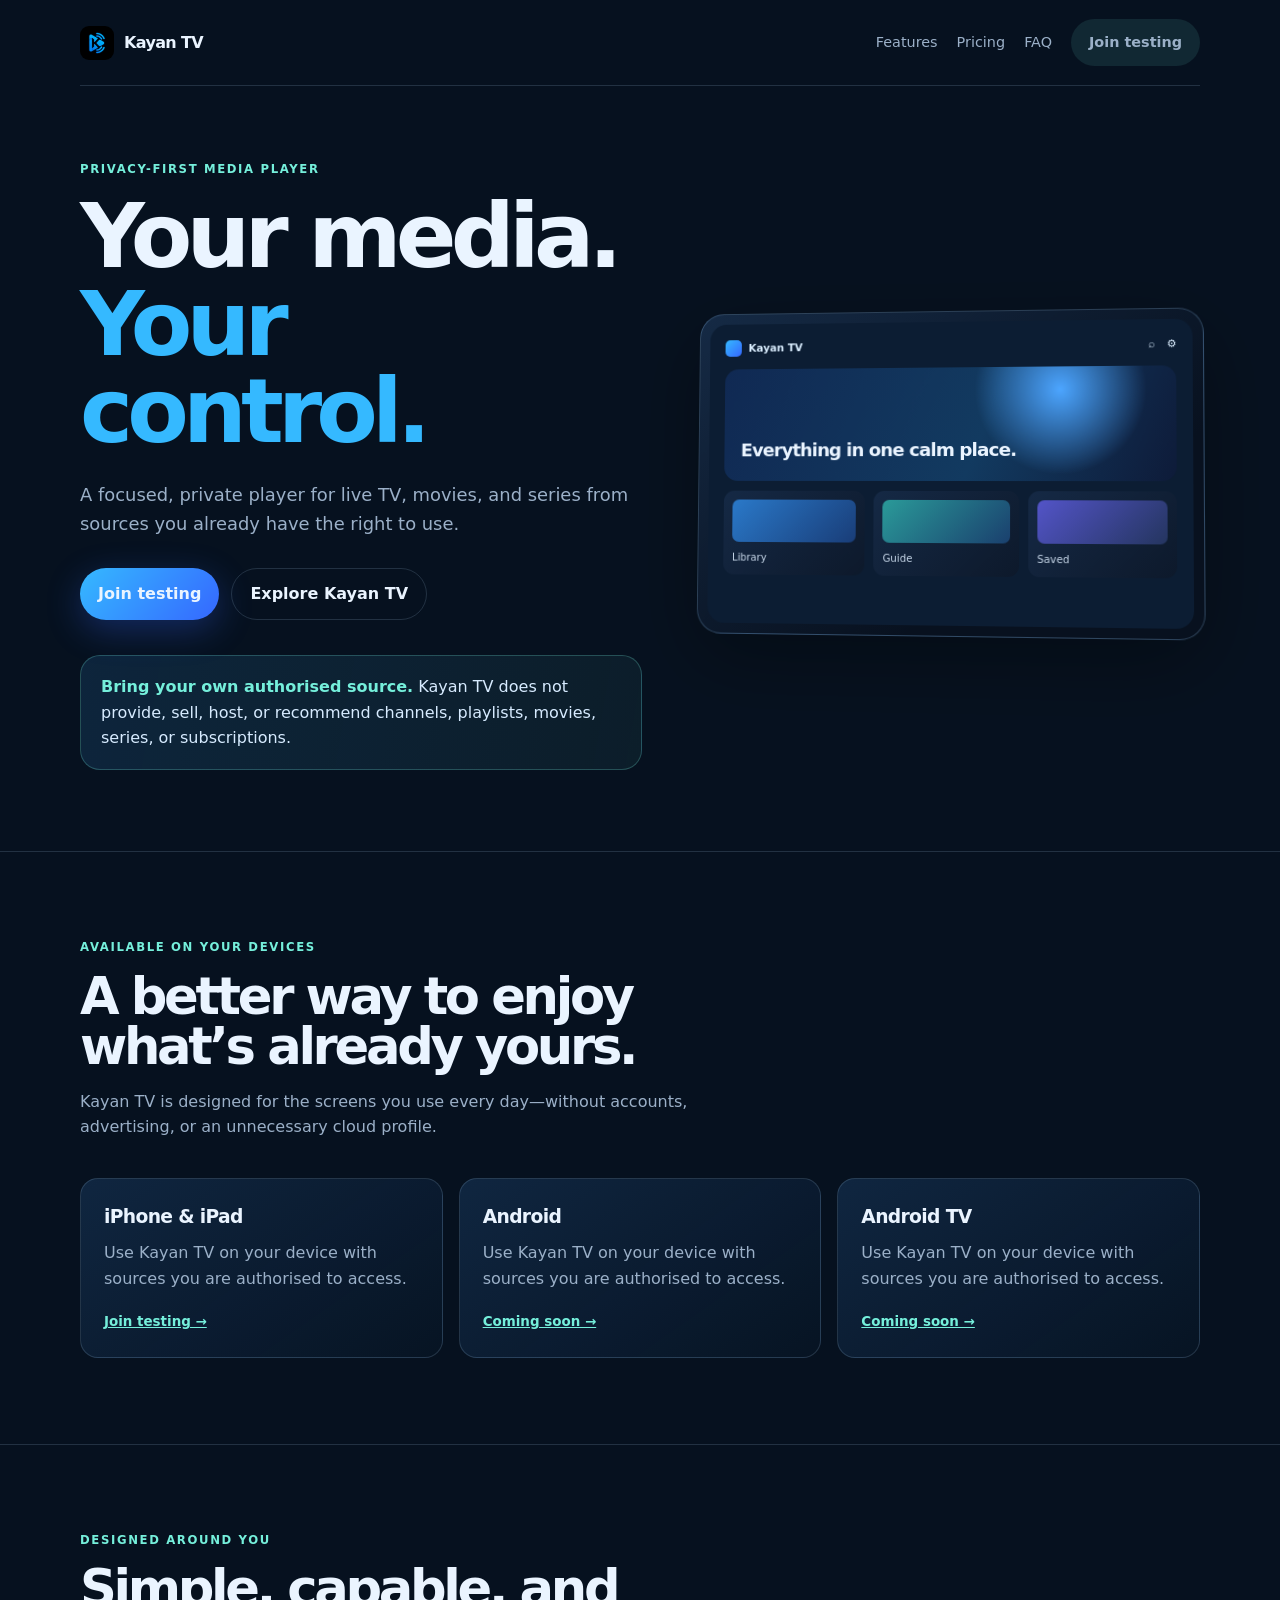
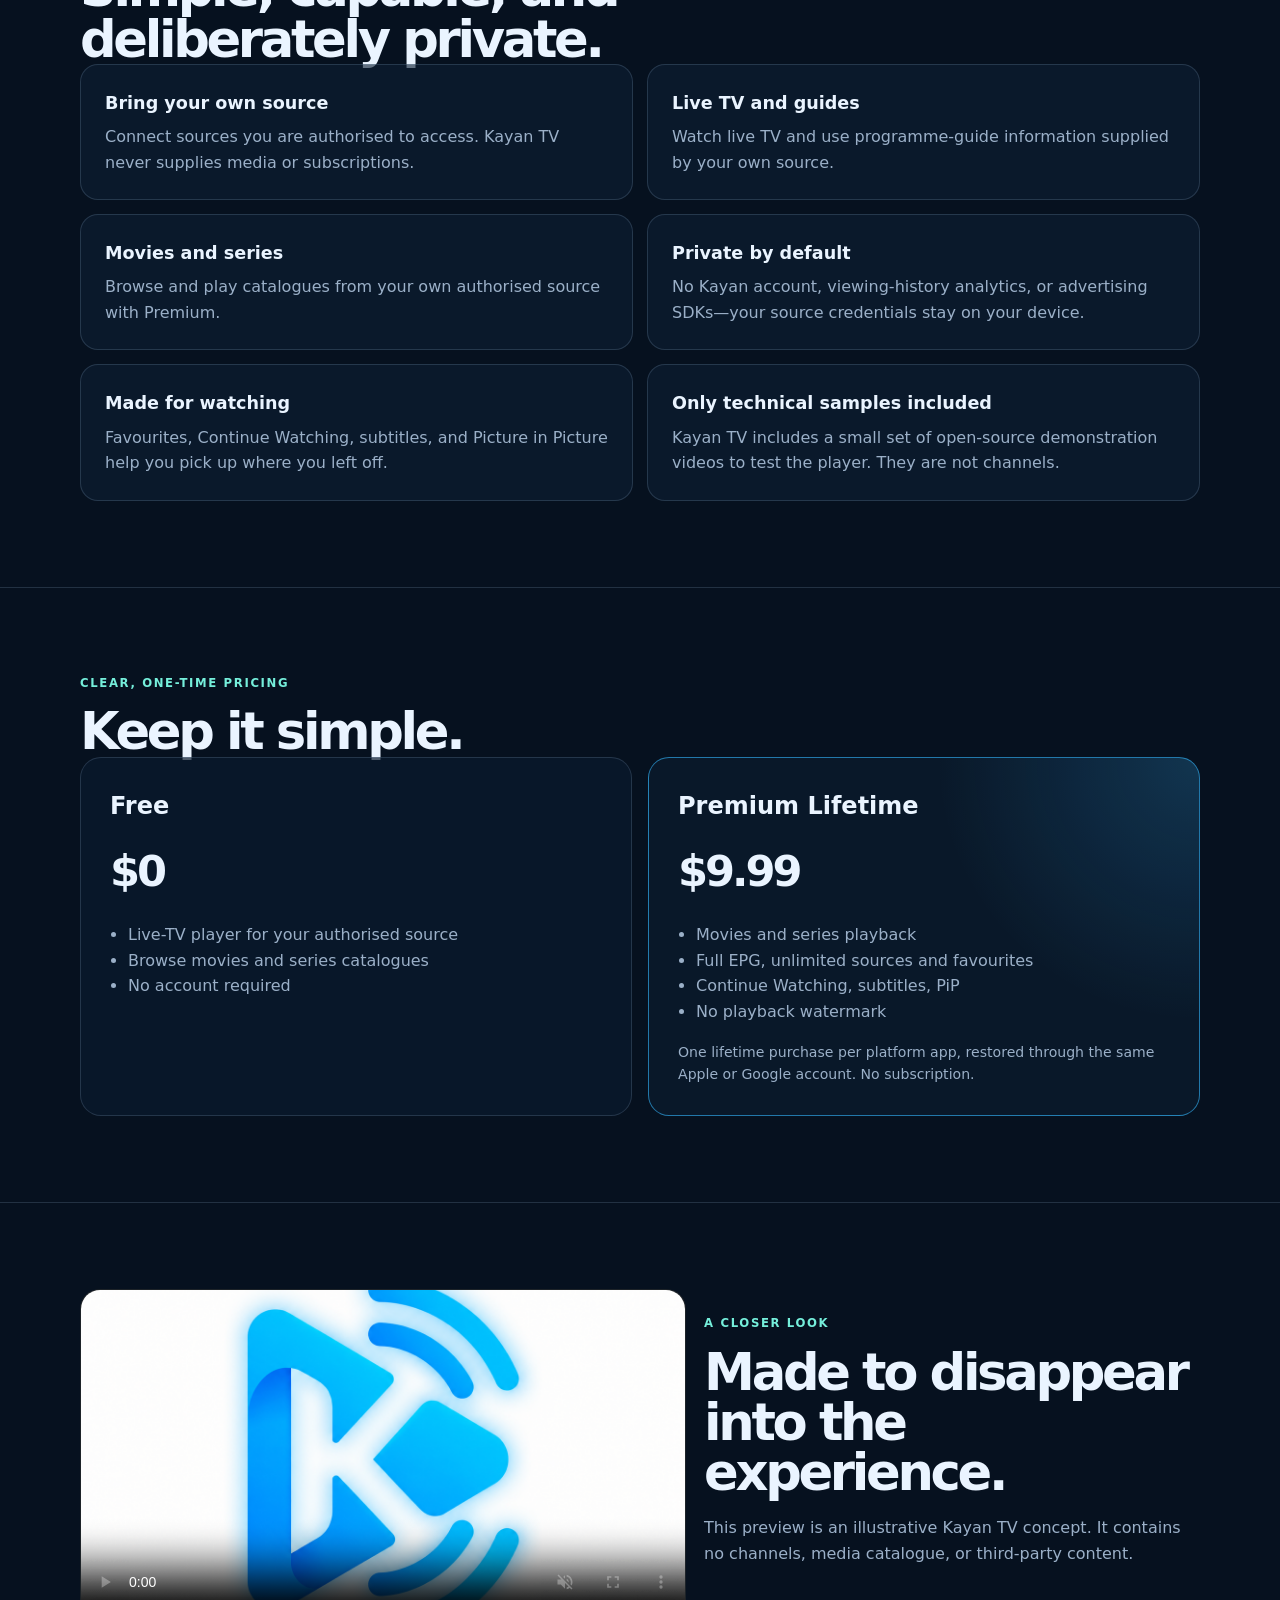
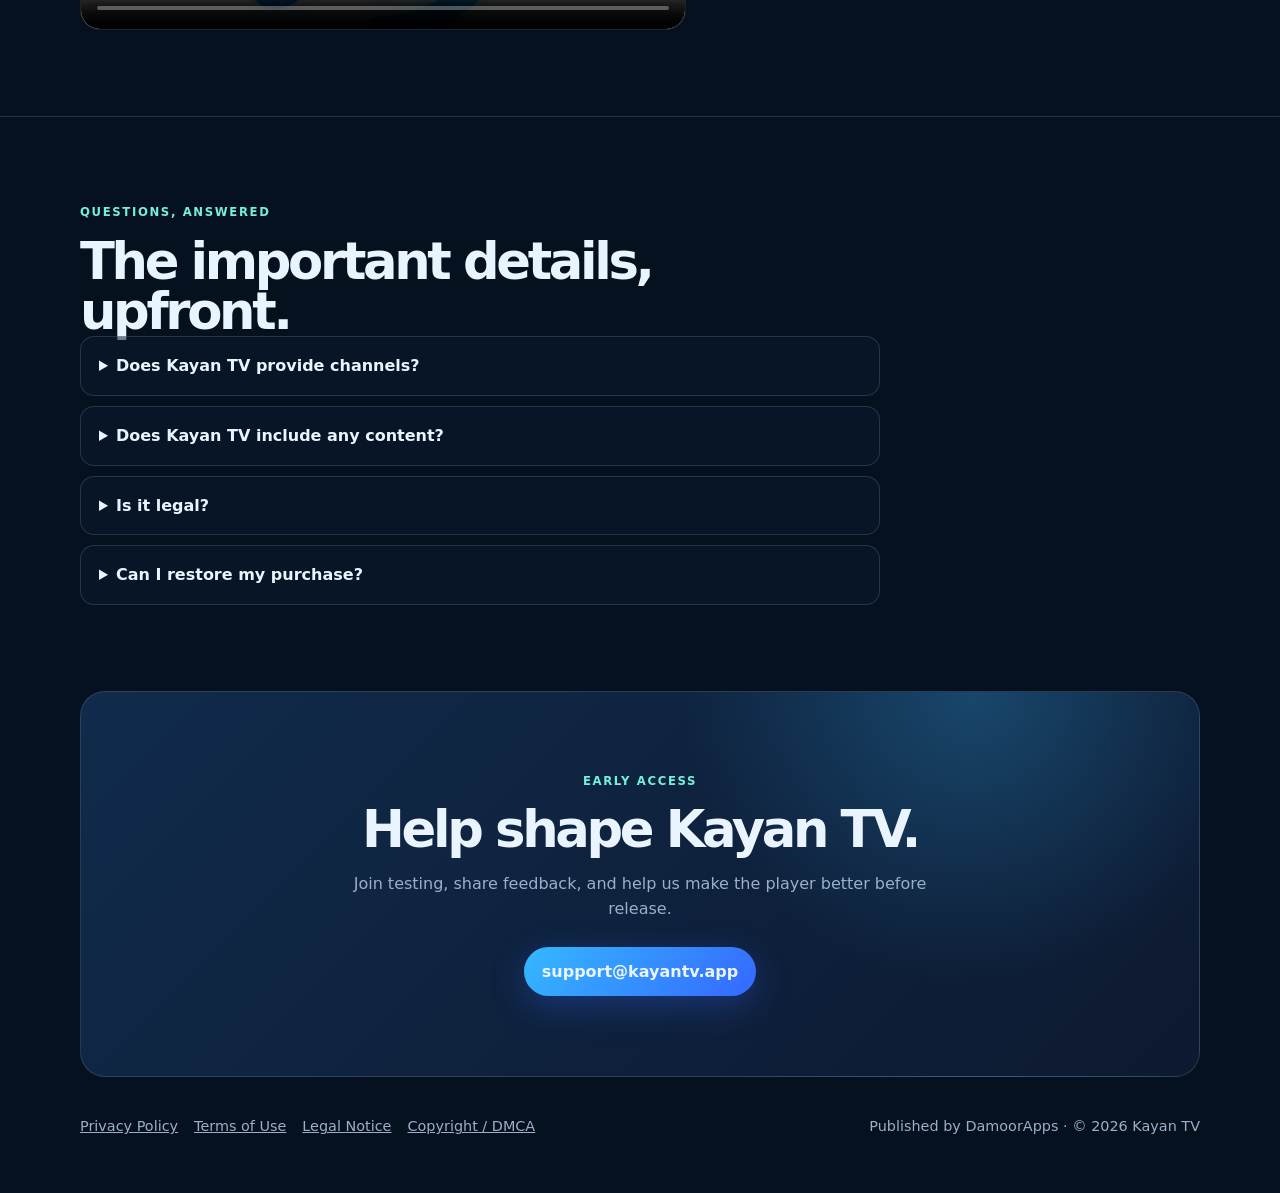
==== index.html @ ba1a070e "Initial Kayan TV website" ====
<!doctype html><html lang="en"><head><meta charset="utf-8"><meta name="viewport" content="width=device-width,initial-scale=1"><meta name="description" content="Kayan TV is a privacy-first media player for live TV, movies, and series from sources you are authorised to use."><meta name="robots" content="index,follow"><link rel="canonical" href="https://kayantv.app/"><meta property="og:title" content="Kayan TV — your media, your control"><meta property="og:description" content="A privacy-first player for your authorised media sources."><meta property="og:type" content="website"><meta property="og:url" content="https://kayantv.app/"><meta property="og:image" content="https://kayantv.app/assets/kayan-icon.png"><link rel="icon" href="/assets/kayan-icon.png"><link rel="stylesheet" href="/styles.css"><title>Kayan TV — your media, your control</title><script type="application/ld+json">{"@context":"https://schema.org","@type":"SoftwareApplication","name":"Kayan TV","applicationCategory":"MultimediaApplication","operatingSystem":"iOS, Android, Android TV","description":"A privacy-first media player for sources users are authorised to access.","offers":{"@type":"Offer","price":"9.99","priceCurrency":"USD","description":"Lifetime purchase per app platform."}}</script></head><body><a class="skip" href="#main">Skip to content</a><header class="container"><nav class="nav" aria-label="Main navigation"><a class="brand" href="/"><img src="/assets/kayan-icon.png" alt=""><span>Kayan TV</span></a><div class="links"><a href="#features">Features</a><a href="#pricing">Pricing</a><a href="#faq">FAQ</a><a class="pill" href="#beta">Join testing</a></div></nav></header><main id="main"><section class="hero container"><div><p class="eyebrow">Privacy-first media player</p><h1>Your media.<br><span>Your control.</span></h1><p class="lead">A focused, private player for live TV, movies, and series from sources you already have the right to use.</p><div class="actions"><a class="button" href="#beta">Join testing</a><a class="button alt" href="#features">Explore Kayan TV</a></div><p class="legal-promise"><strong>Bring your own authorised source.</strong> Kayan TV does not provide, sell, host, or recommend channels, playlists, movies, series, or subscriptions.</p></div><div class="product-shell" aria-label="Illustrative Kayan TV interface preview"><div class="fake-screen"><div class="fake-top"><span class="fake-logo"><i></i>Kayan TV</span><span>⌕ &nbsp; ⚙</span></div><div class="fake-hero"><b>Everything in one calm place.</b></div><div class="fake-cards"><div class="fake-card">Library</div><div class="fake-card">Guide</div><div class="fake-card">Saved</div></div></div></div></section><section class="section"><div class="container"><p class="eyebrow">Available on your devices</p><h2 class="section-title">A better way to enjoy what’s already yours.</h2><p class="section-intro">Kayan TV is designed for the screens you use every day—without accounts, advertising, or an unnecessary cloud profile.</p><div class="grid" id="platform-cards"></div></div></section><section class="section" id="features"><div class="container"><p class="eyebrow">Designed around you</p><h2 class="section-title">Simple, capable, and deliberately private.</h2><div class="feature-grid"><article class="feature"><b>Bring your own source</b><p>Connect sources you are authorised to access. Kayan TV never supplies media or subscriptions.</p></article><article class="feature"><b>Live TV and guides</b><p>Watch live TV and use programme-guide information supplied by your own source.</p></article><article class="feature"><b>Movies and series</b><p>Browse and play catalogues from your own authorised source with Premium.</p></article><article class="feature"><b>Private by default</b><p>No Kayan account, viewing-history analytics, or advertising SDKs—your source credentials stay on your device.</p></article><article class="feature"><b>Made for watching</b><p>Favourites, Continue Watching, subtitles, and Picture in Picture help you pick up where you left off.</p></article><article class="feature"><b>Only technical samples included</b><p>Kayan TV includes a small set of open-source demonstration videos to test the player. They are not channels.</p></article></div></div></section><section class="section" id="pricing"><div class="container"><p class="eyebrow">Clear, one-time pricing</p><h2 class="section-title">Keep it simple.</h2><div class="pricing"><article class="price"><h3>Free</h3><p class="amount">$0</p><ul><li>Live-TV player for your authorised source</li><li>Browse movies and series catalogues</li><li>No account required</li></ul></article><article class="price premium"><h3>Premium Lifetime</h3><p class="amount">$9.99</p><ul><li>Movies and series playback</li><li>Full EPG, unlimited sources and favourites</li><li>Continue Watching, subtitles, PiP</li><li>No playback watermark</li></ul><p class="notice">One lifetime purchase per platform app, restored through the same Apple or Google account. No subscription.</p></article></div></div></section><section class="section"><div class="container showcase"><div class="video-wrap"><video controls muted playsinline poster="/assets/kayan-icon-white.png"><source src="/assets/kayan-intro.mp4" type="video/mp4">Your browser does not support video.</video></div><div><p class="eyebrow">A closer look</p><h2 class="section-title">Made to disappear into the experience.</h2><p class="section-intro">This preview is an illustrative Kayan TV concept. It contains no channels, media catalogue, or third-party content.</p></div></div></section><section class="section" id="faq"><div class="container"><p class="eyebrow">Questions, answered</p><h2 class="section-title">The important details, upfront.</h2><div class="faq"><details><summary>Does Kayan TV provide channels?</summary><p>No. Kayan TV is a media player only. It does not provide, sell, host, recommend, or supply channels, playlists, movies, series, or IPTV subscriptions.</p></details><details><summary>Does Kayan TV include any content?</summary><p>Only a small group of open-source demonstration videos, including public HLS test streams and Blender Foundation open movies, so you can see how the player works. Nothing else is included.</p></details><details><summary>Is it legal?</summary><p>Kayan TV is a player. You must use sources that you are authorised to access and comply with the rules that apply to you.</p></details><details><summary>Can I restore my purchase?</summary><p>Yes. Restore it through the same Apple or Google account used to purchase the app for that platform.</p></details></div></div></section><section class="container" id="beta"><div class="beta"><p class="eyebrow">Early access</p><h2 class="section-title">Help shape Kayan TV.</h2><p class="section-intro">Join testing, share feedback, and help us make the player better before release.</p><a class="button" data-email="supportEmail" href="mailto:support@kayantv.app?subject=Kayan%20TV%20testing">support@kayantv.app</a></div></section></main><footer class="container footer"><div class="footer-inner"><nav><a href="/privacy.html">Privacy Policy</a><a href="/terms.html">Terms of Use</a><a href="/legal.html">Legal Notice</a><a href="/copyright.html">Copyright / DMCA</a></nav><span>Published by <span data-publisher>DamoorApps</span> · © 2026 Kayan TV</span></div></footer><script src="/site.config.js"></script><script src="/app.js"></script></body></html>
---- styles.css ----
:root{--ink:#eaf4ff;--muted:#9bb0c8;--line:rgba(181,214,246,.16);--bg:#06111f;--panel:#0b1b2e;--blue:#35b9ff;--indigo:#3567ff;--mint:#75efdb;--shadow:0 24px 80px rgba(0,0,0,.35)}
*{box-sizing:border-box}html{scroll-behavior:smooth}body{margin:0;background:var(--bg);color:var(--ink);font:16px/1.6 Inter,ui-sans-serif,system-ui,-apple-system,BlinkMacSystemFont,"Segoe UI",sans-serif}a{color:inherit}img{max-width:100%}.container{width:min(1120px,calc(100% - 40px));margin:auto}.eyebrow{color:var(--mint);text-transform:uppercase;letter-spacing:.14em;font-size:.73rem;font-weight:800;margin:0 0 14px}.skip{position:absolute;left:-999px}.skip:focus{left:16px;top:16px;padding:8px;background:white;color:#000;z-index:4}.nav{display:flex;justify-content:space-between;align-items:center;padding:19px 0;border-bottom:1px solid var(--line)}.brand{display:flex;align-items:center;gap:10px;text-decoration:none;font-weight:800;letter-spacing:-.04em}.brand img{width:34px;height:34px;border-radius:9px}.links{display:flex;gap:19px;align-items:center}.links a{color:var(--muted);text-decoration:none;font-size:.9rem}.links a:hover{color:#fff}.pill,.button{display:inline-flex;align-items:center;justify-content:center;border-radius:999px;text-decoration:none;font-weight:750;padding:12px 18px;transition:transform .2s,background .2s}.pill{background:rgba(117,239,219,.1);color:var(--mint);font-size:.86rem}.button{background:linear-gradient(130deg,var(--blue),var(--indigo));box-shadow:0 10px 35px rgba(53,103,255,.3)}.button:hover{transform:translateY(-2px)}.button.alt{background:transparent;border:1px solid var(--line);box-shadow:none;color:var(--ink)}.hero{padding:74px 0 65px;display:grid;grid-template-columns:1.05fr .95fr;gap:50px;align-items:center}.hero h1,.section-title{letter-spacing:-.065em;line-height:.98;margin:0}.hero h1{font-size:clamp(3.2rem,7vw,6.2rem);max-width:680px}.hero h1 span{color:var(--blue)}.lead{font-size:1.12rem;color:var(--muted);max-width:590px;margin:25px 0}.actions{display:flex;flex-wrap:wrap;gap:12px;margin-top:30px}.legal-promise{border:1px solid rgba(117,239,219,.24);background:linear-gradient(100deg,rgba(63,175,255,.13),rgba(117,239,219,.06));border-radius:20px;padding:18px 20px;margin-top:35px;color:#d7ebff}.legal-promise strong{color:var(--mint)}.product-shell{border:1px solid rgba(154,208,255,.24);padding:10px;border-radius:25px;background:linear-gradient(145deg,#152a45,#08111f 70%);box-shadow:var(--shadow);transform:perspective(1000px) rotateY(-5deg) rotateX(2deg)}.fake-screen{overflow:hidden;aspect-ratio:16/10;border-radius:17px;background:#0c1d33;position:relative;padding:16px}.fake-top{display:flex;justify-content:space-between;align-items:center;color:#dbeeff;font-size:.67rem}.fake-logo{display:flex;gap:7px;align-items:center;font-weight:800}.fake-logo i{height:17px;width:17px;border-radius:5px;background:linear-gradient(135deg,var(--blue),var(--indigo))}.fake-hero{height:42%;border-radius:14px;margin-top:13px;background:radial-gradient(circle at 75% 20%,#4ca5ff,transparent 24%),linear-gradient(112deg,#102953,#123a60 58%,#0e1b39);padding:17px;display:flex;align-items:end}.fake-hero b{font-size:1.15rem;letter-spacing:-.05em}.fake-cards{display:grid;grid-template-columns:repeat(3,1fr);gap:9px;margin-top:10px}.fake-card{min-height:82px;border-radius:11px;padding:9px;background:linear-gradient(135deg,#152945,#0d192b);font-size:.64rem;color:#c8d8ea}.fake-card:before{content:"";display:block;height:43px;border-radius:7px;margin-bottom:7px;background:linear-gradient(135deg,#2a79c9,#193d78)}.fake-card:nth-child(2):before{background:linear-gradient(135deg,#2a9a99,#1a406e)}.fake-card:nth-child(3):before{background:linear-gradient(135deg,#5354c8,#24355f)}.section{padding:86px 0;border-top:1px solid var(--line)}.section-title{font-size:clamp(2.15rem,4vw,4rem);max-width:720px}.section-intro{color:var(--muted);max-width:610px;margin:18px 0 38px}.grid{display:grid;grid-template-columns:repeat(3,1fr);gap:16px}.card{border:1px solid var(--line);background:linear-gradient(145deg,rgba(20,47,78,.72),rgba(8,21,37,.7));border-radius:18px;padding:23px}.card h3{letter-spacing:-.035em;margin:0 0 8px}.card p{color:var(--muted);margin:0}.card .status{display:inline-block;margin-top:20px;color:var(--mint);font-size:.84rem;font-weight:700}.feature-grid{display:grid;grid-template-columns:repeat(2,1fr);gap:14px}.feature{padding:24px;border:1px solid var(--line);border-radius:18px;background:rgba(13,31,53,.62)}.feature b{display:block;font-size:1.1rem;margin-bottom:7px}.feature p{margin:0;color:var(--muted)}.pricing{display:grid;grid-template-columns:1fr 1fr;gap:16px}.price{border:1px solid var(--line);border-radius:21px;padding:29px;background:rgba(11,27,46,.7)}.price.premium{border-color:rgba(53,185,255,.6);background:radial-gradient(circle at 100% 0,rgba(53,185,255,.18),transparent 40%),rgba(11,27,46,.75)}.price h3{font-size:1.5rem;margin:0}.amount{font-size:2.7rem;font-weight:850;letter-spacing:-.07em;margin:12px 0}.price ul{padding-left:18px;color:var(--muted)}.showcase{display:grid;grid-template-columns:1.1fr .9fr;gap:18px;align-items:center}.video-wrap{border:1px solid var(--line);border-radius:20px;overflow:hidden;background:#000}.video-wrap video{display:block;width:100%;aspect-ratio:16/9;object-fit:cover}.notice{font-size:.88rem;color:var(--muted);margin:12px 0 0}.faq{display:grid;gap:10px;max-width:800px}.faq details{border:1px solid var(--line);border-radius:14px;padding:16px 18px;background:rgba(11,27,46,.55)}.faq summary{font-weight:750;cursor:pointer}.faq p{color:var(--muted);margin:12px 0 0}.beta{padding:80px 30px;border-radius:25px;background:radial-gradient(circle at 80% 0,rgba(53,185,255,.25),transparent 30%),linear-gradient(135deg,#102b4b,#0d1930);border:1px solid var(--line);text-align:center}.beta .section-title{margin:auto}.beta .section-intro{margin:16px auto 25px}.footer{padding:38px 0 55px;color:var(--muted);font-size:.9rem}.footer-inner{display:flex;justify-content:space-between;gap:25px;flex-wrap:wrap}.footer a{margin-right:16px}.page{max-width:790px;padding:72px 0}.page h1{font-size:clamp(2.7rem,6vw,4.5rem);line-height:1;letter-spacing:-.06em}.page h2{margin-top:38px;letter-spacing:-.03em}.page p,.page li{color:var(--muted)}.page a{color:var(--mint)}
@media(max-width:760px){.links{display:none}.hero,.showcase{grid-template-columns:1fr;gap:30px}.hero{padding-top:48px}.grid{grid-template-columns:1fr}.feature-grid,.pricing{grid-template-columns:1fr}.product-shell{transform:none}.section{padding:62px 0}.fake-screen{min-height:280px}.footer-inner{display:block}.footer nav{margin-bottom:15px}}@media(prefers-reduced-motion:reduce){html{scroll-behavior:auto}.button{transition:none}}
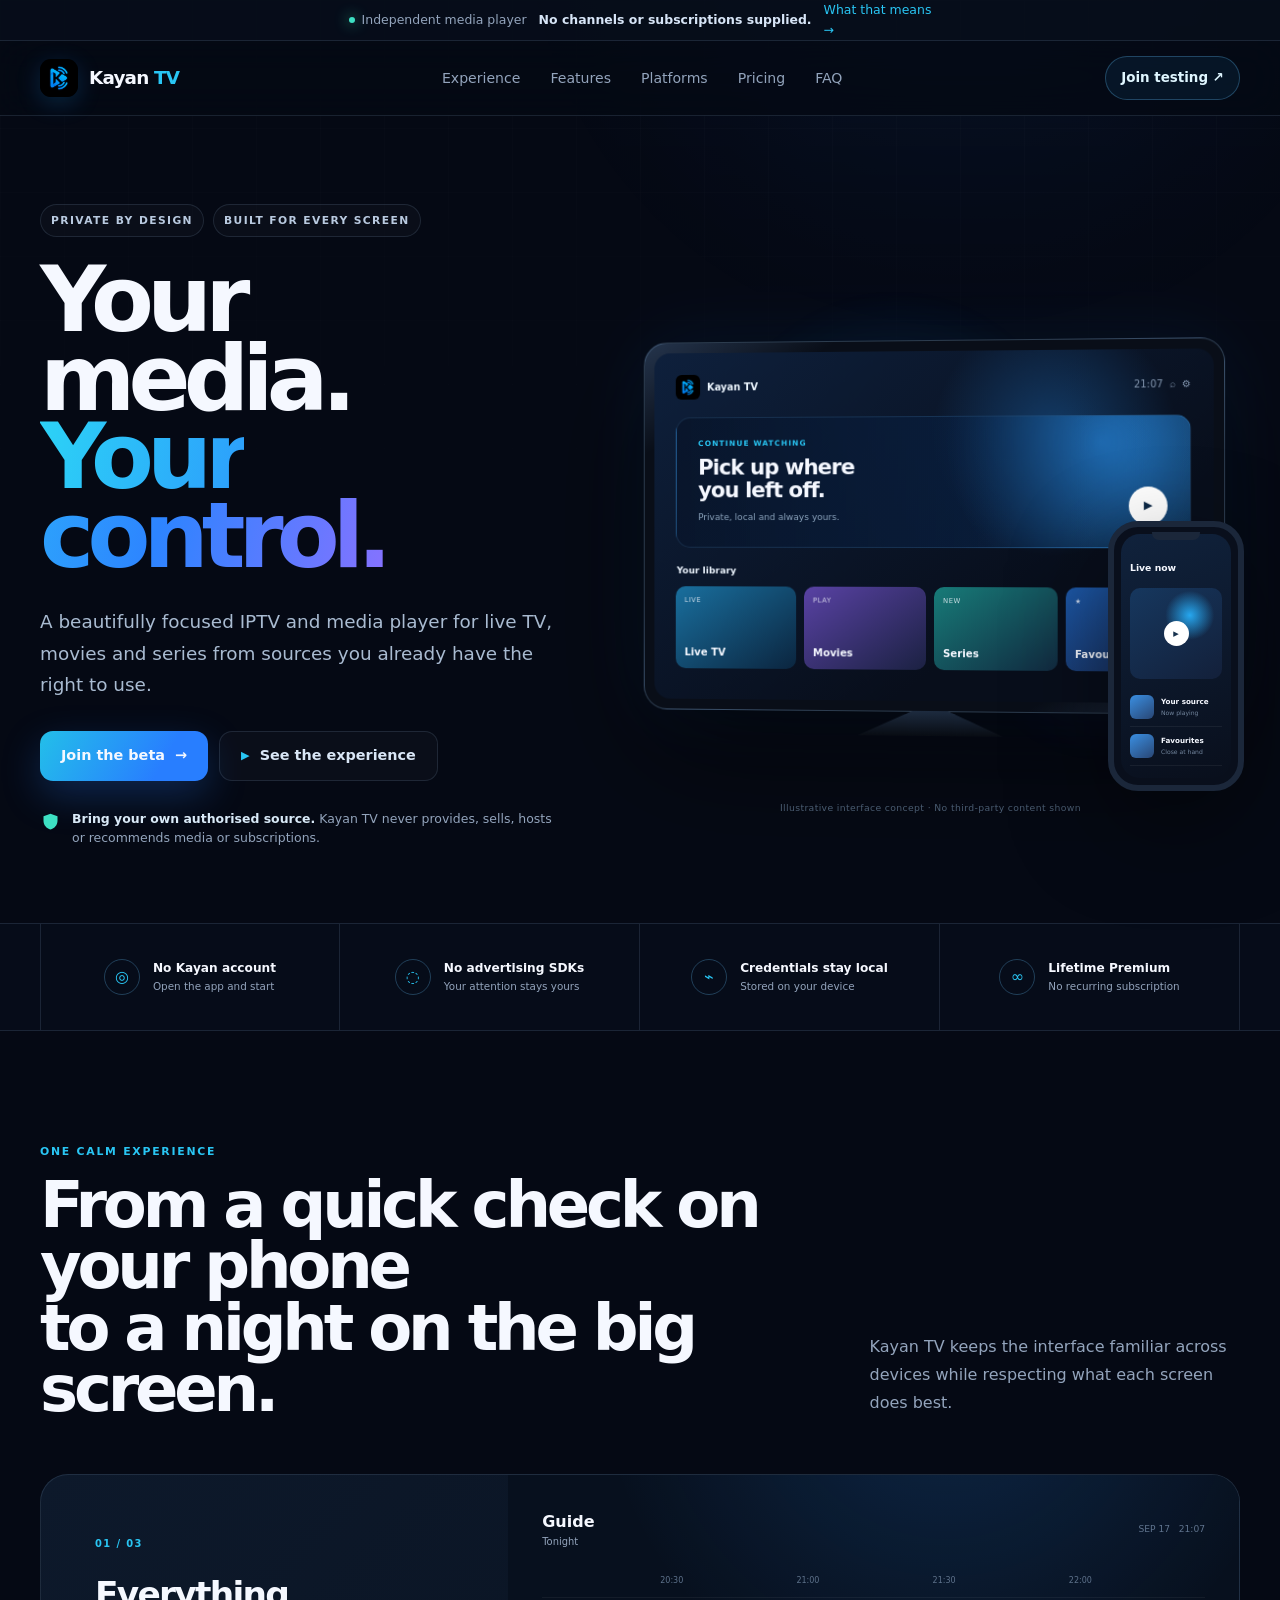
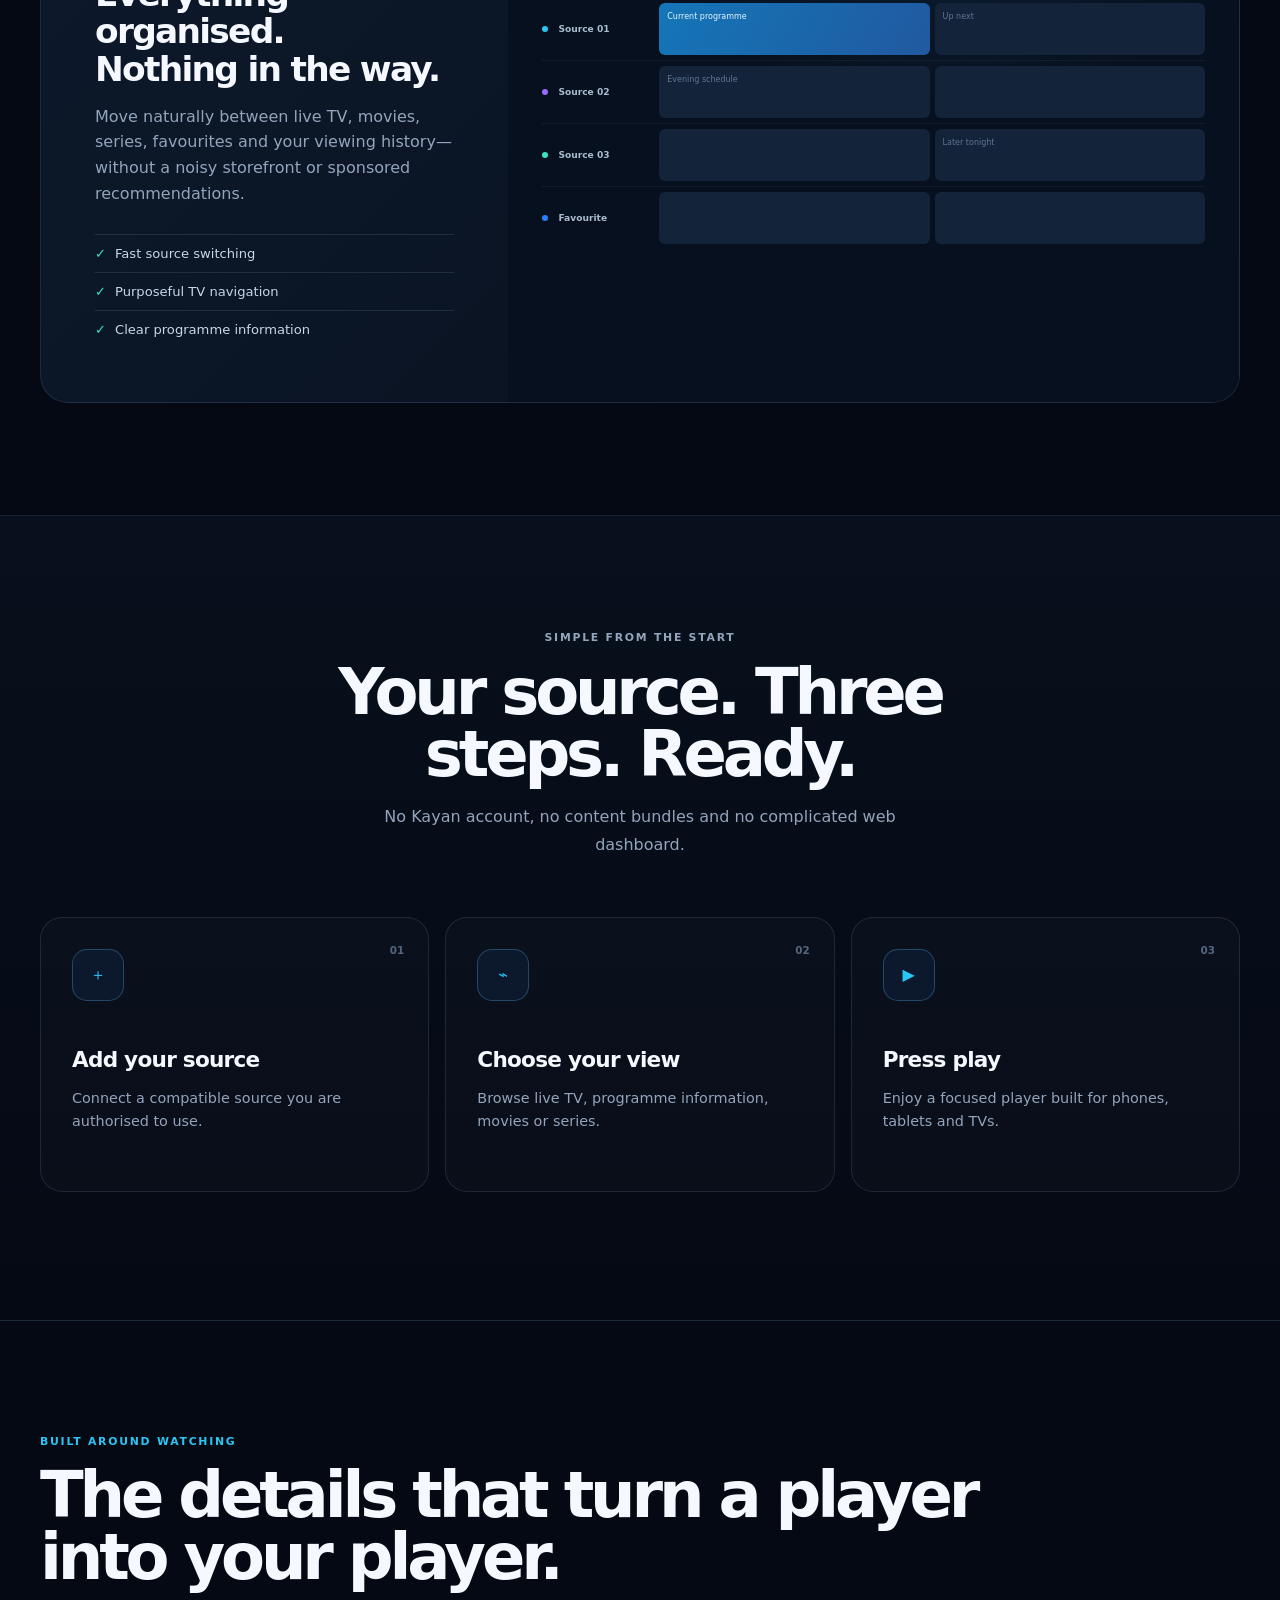
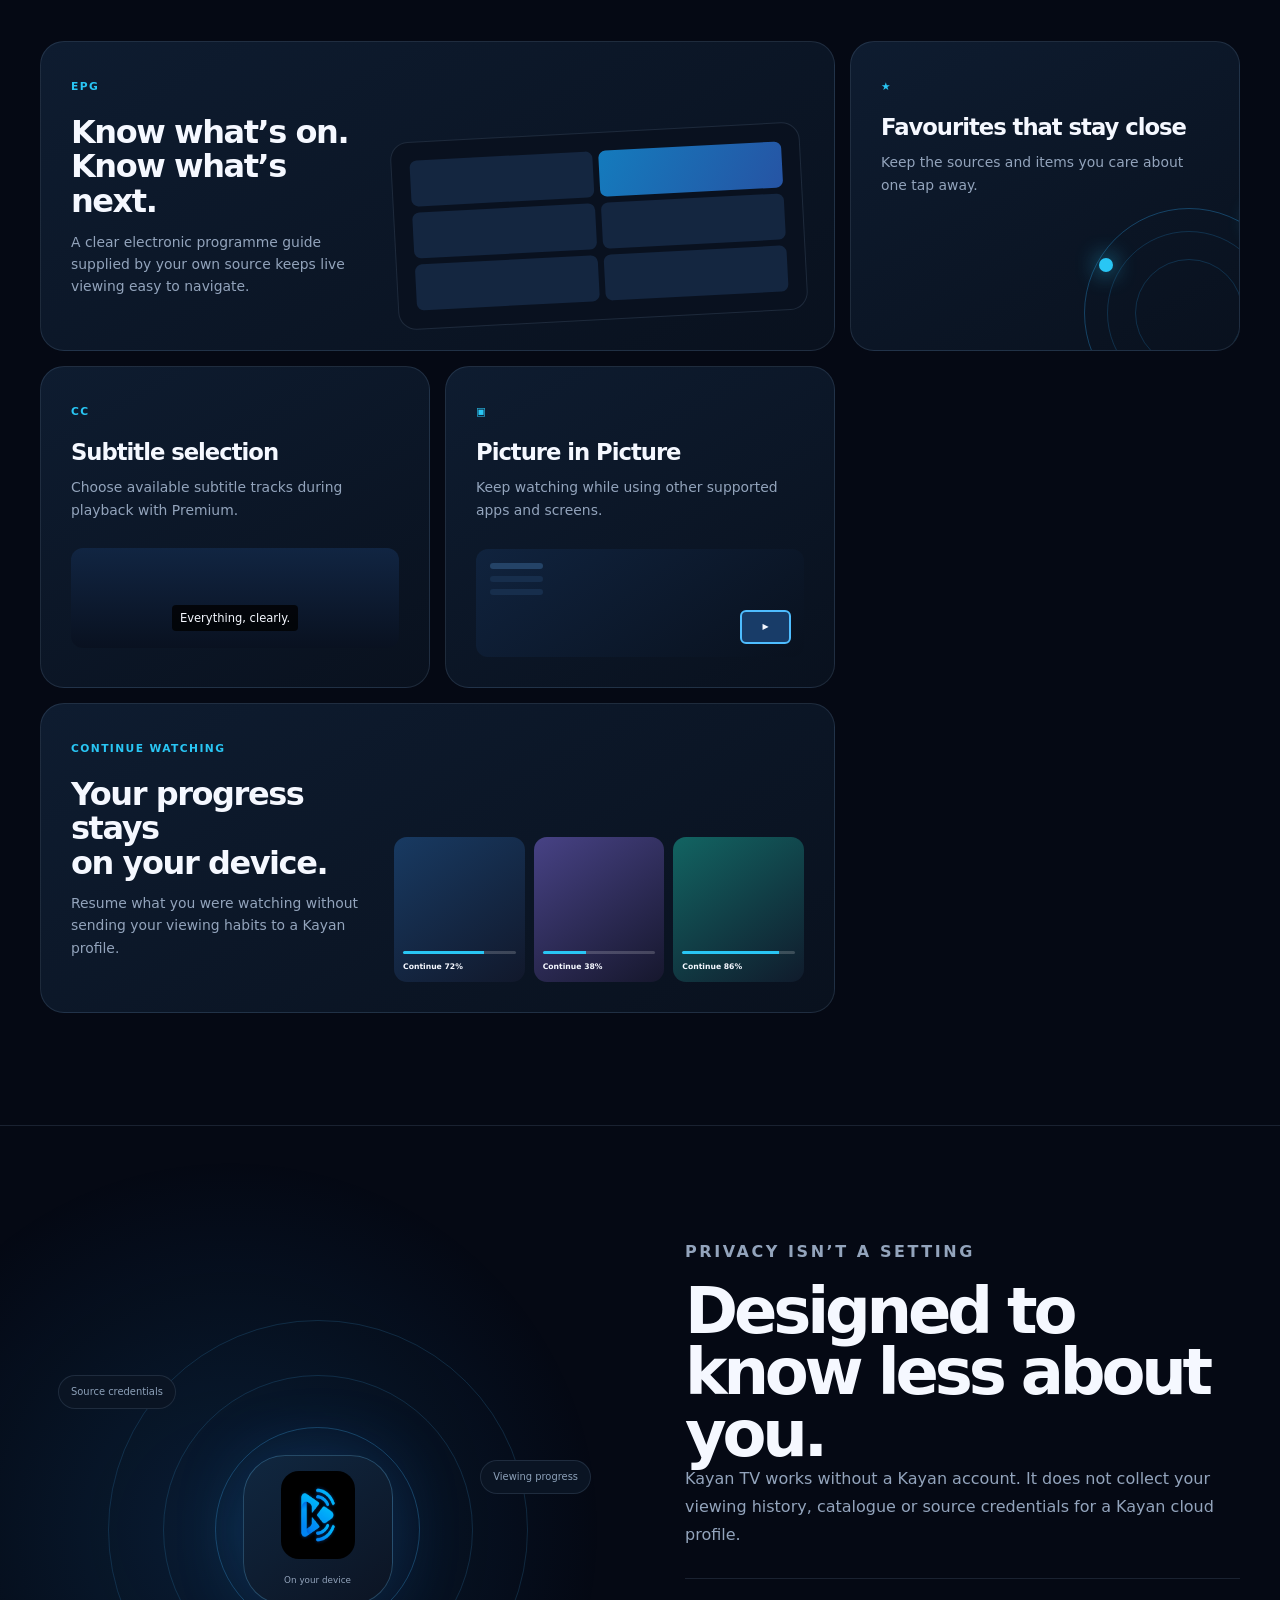
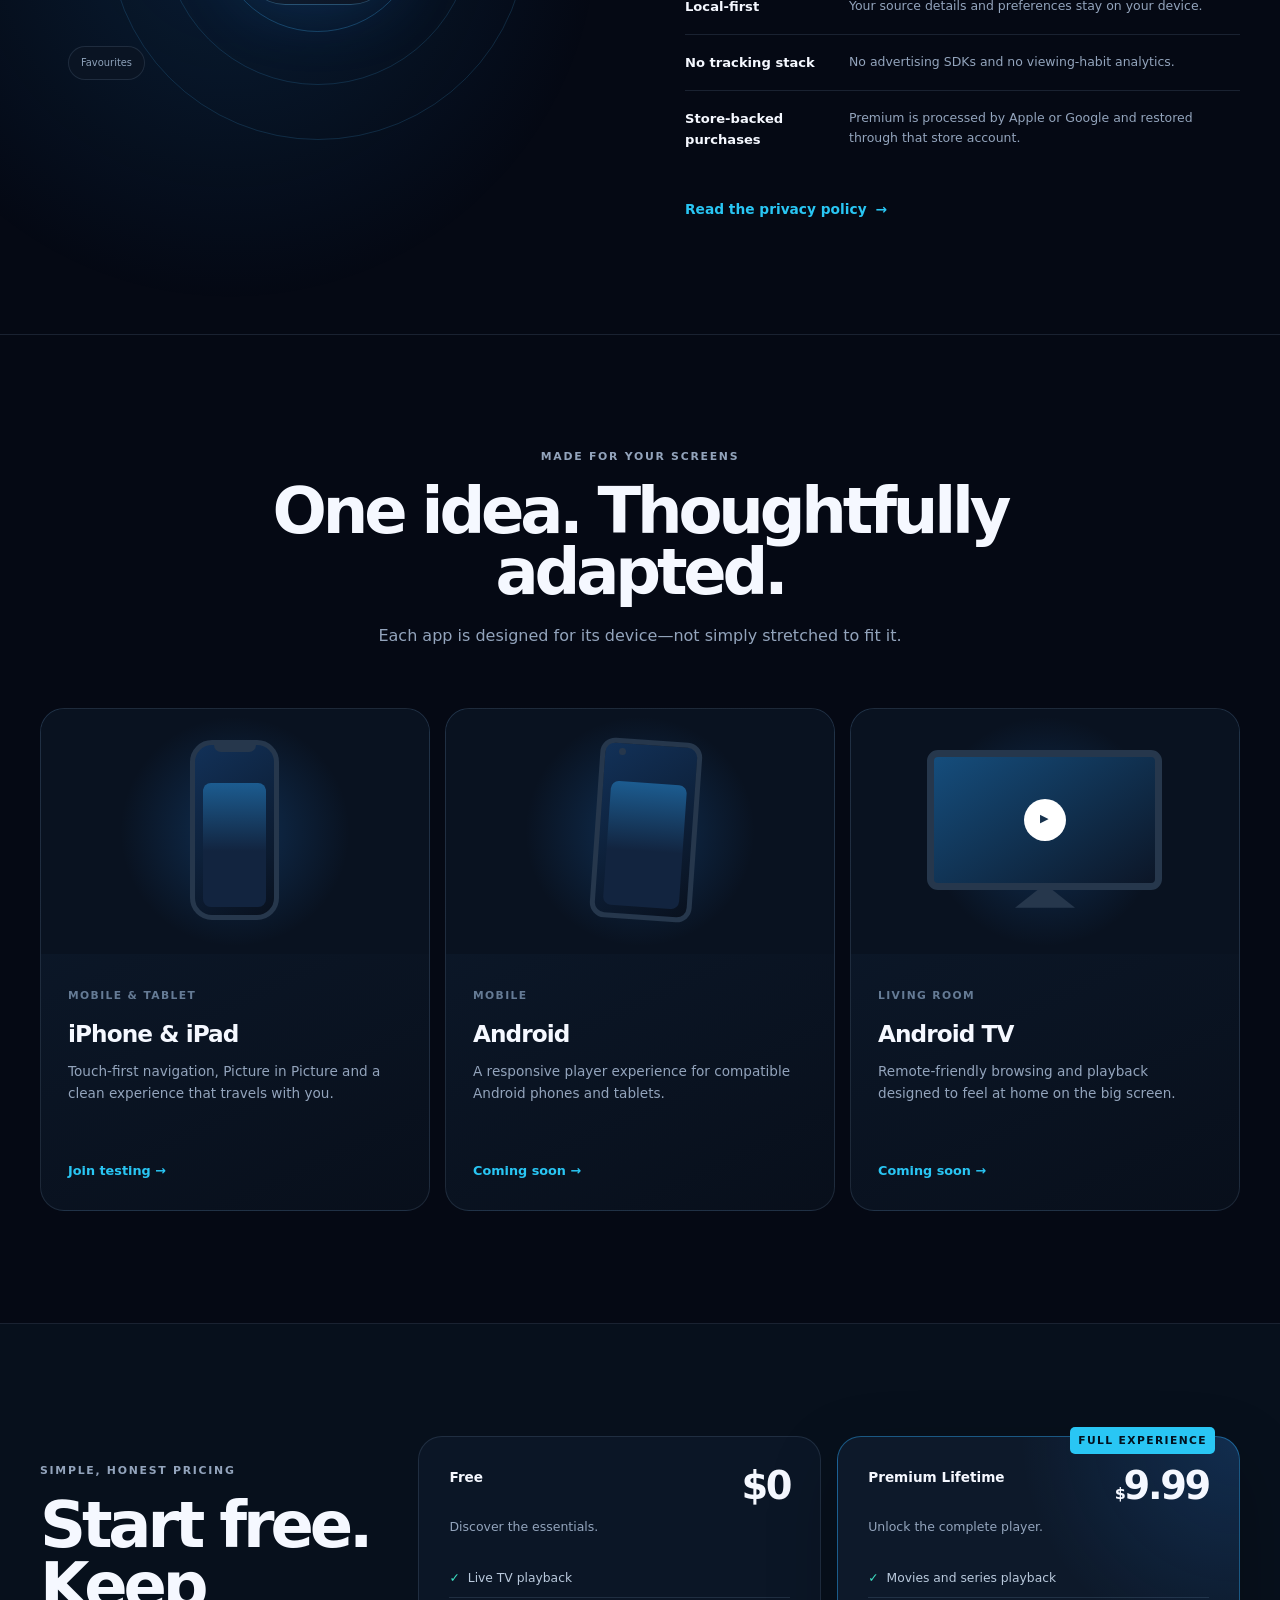
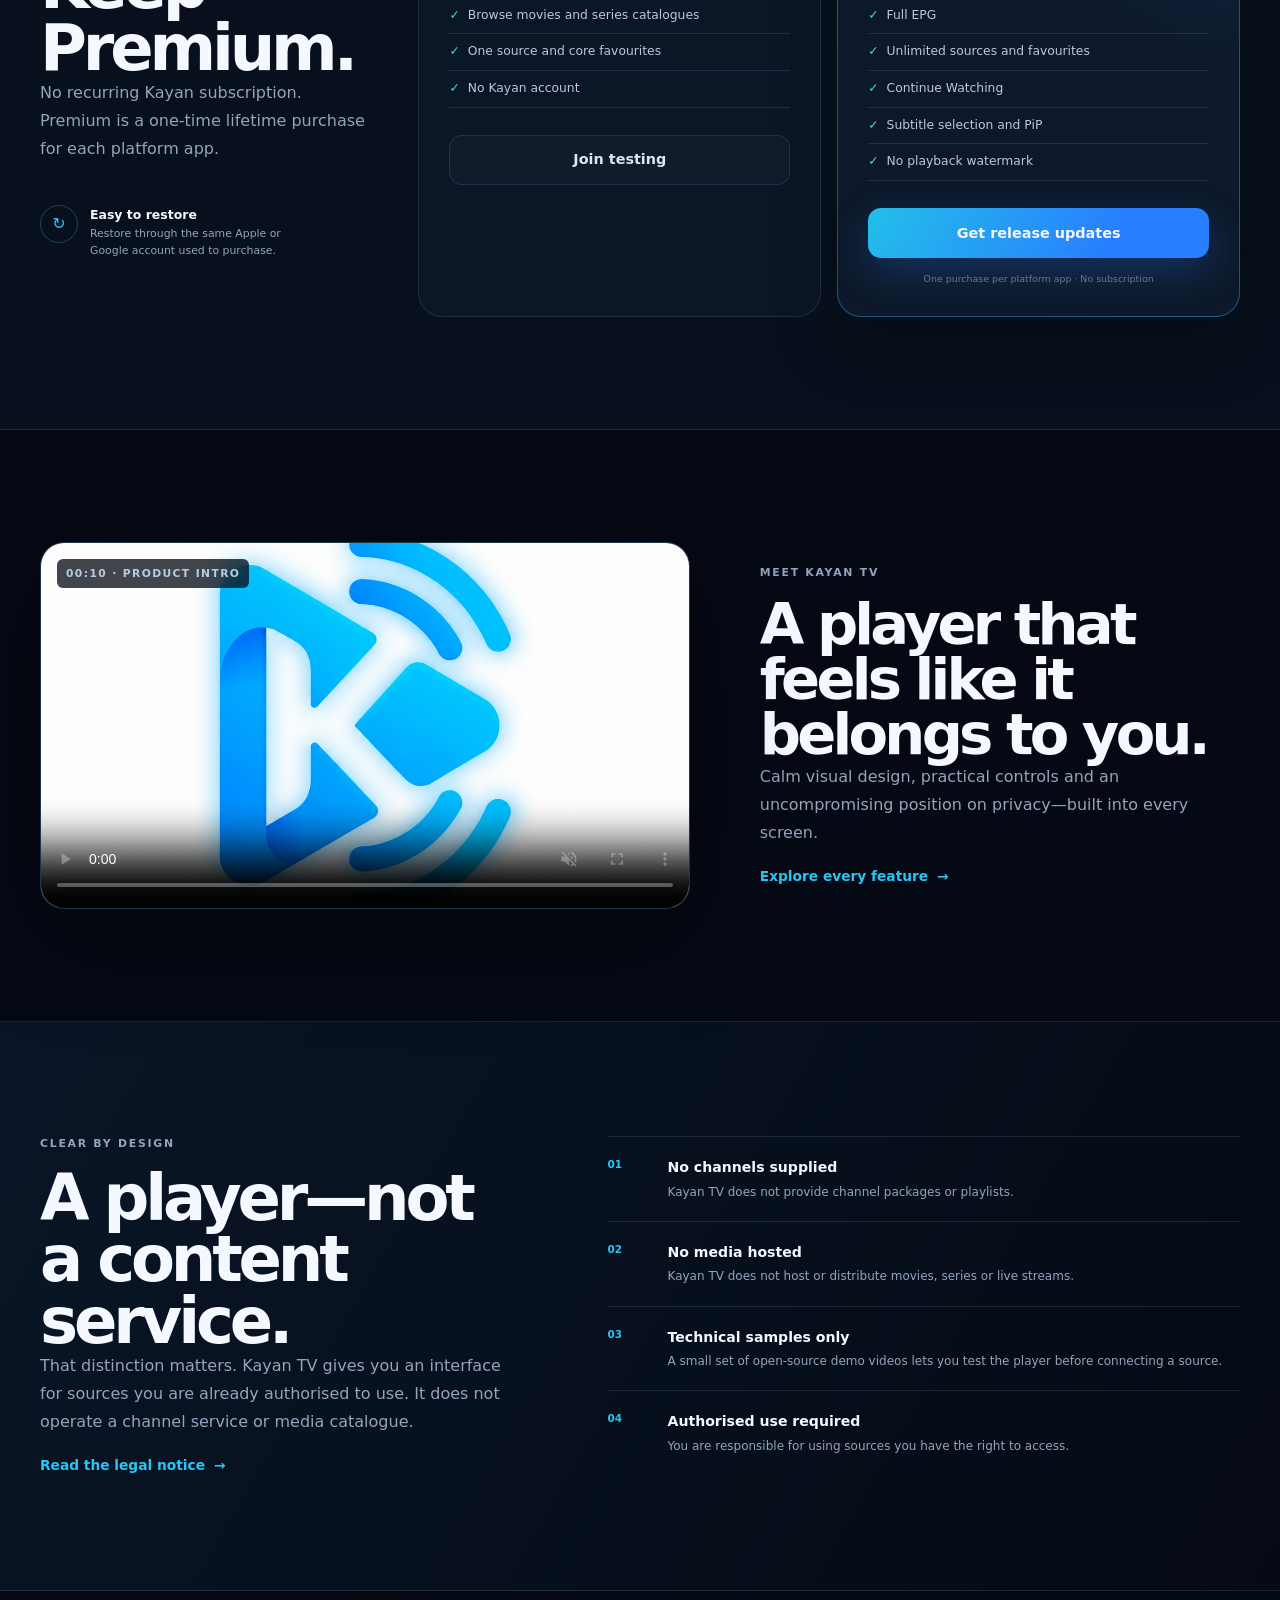
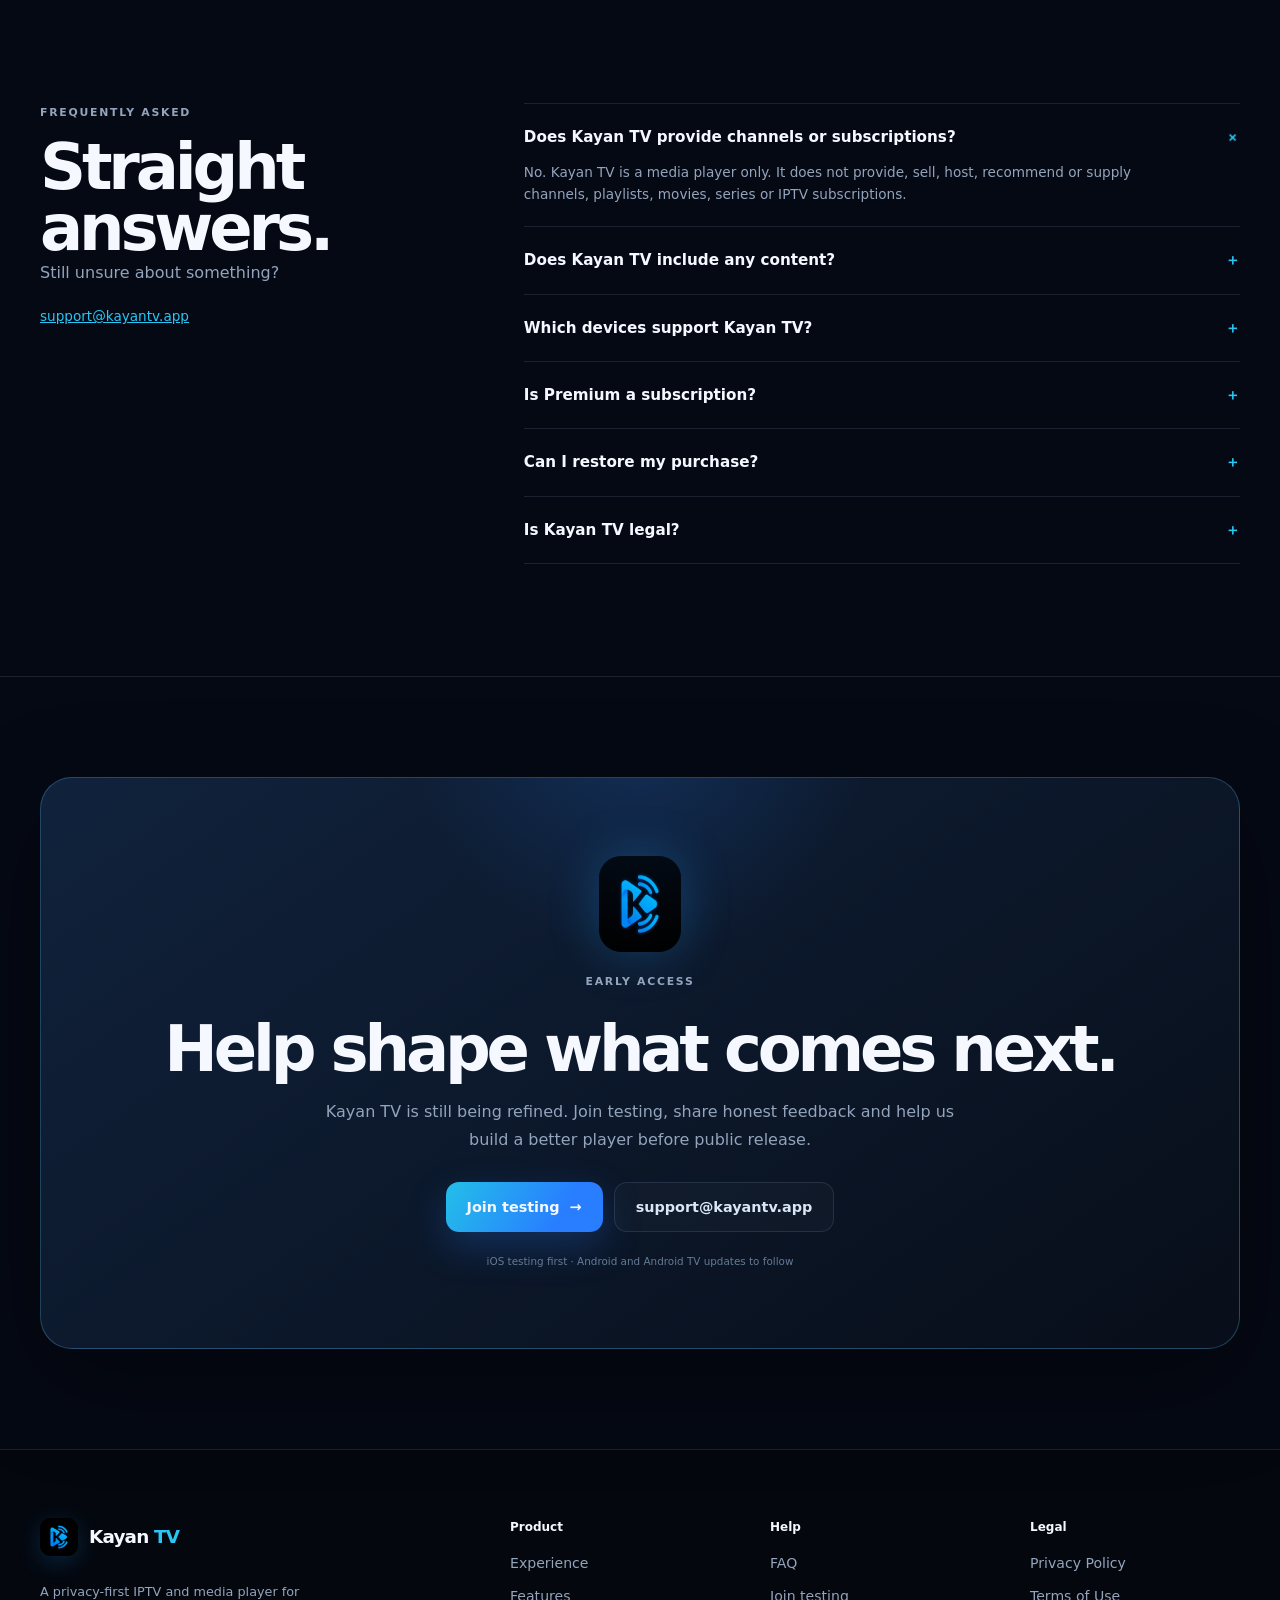
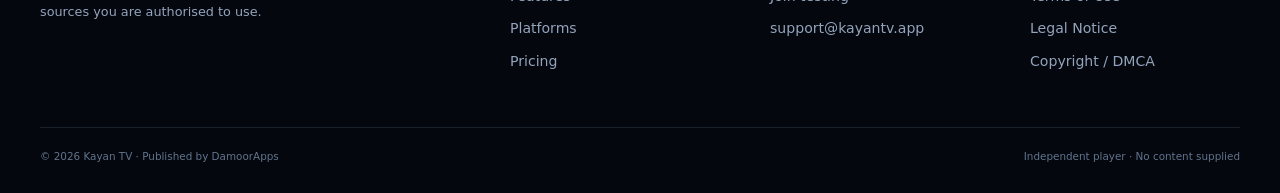
==== commit d01a186b: "Redesign Kayan TV site and expand SEO" ====
--- a/index.html
+++ b/index.html
@@ -1 +1,107 @@
-<!doctype html><html lang="en"><head><meta charset="utf-8"><meta name="viewport" content="width=device-width,initial-scale=1"><meta name="description" content="Kayan TV is a privacy-first media player for live TV, movies, and series from sources you are authorised to use."><meta name="robots" content="index,follow"><link rel="canonical" href="https://kayantv.app/"><meta property="og:title" content="Kayan TV — your media, your control"><meta property="og:description" content="A privacy-first player for your authorised media sources."><meta property="og:type" content="website"><meta property="og:url" content="https://kayantv.app/"><meta property="og:image" content="https://kayantv.app/assets/kayan-icon.png"><link rel="icon" href="/assets/kayan-icon.png"><link rel="stylesheet" href="/styles.css"><title>Kayan TV — your media, your control</title><script type="application/ld+json">{"@context":"https://schema.org","@type":"SoftwareApplication","name":"Kayan TV","applicationCategory":"MultimediaApplication","operatingSystem":"iOS, Android, Android TV","description":"A privacy-first media player for sources users are authorised to access.","offers":{"@type":"Offer","price":"9.99","priceCurrency":"USD","description":"Lifetime purchase per app platform."}}</script></head><body><a class="skip" href="#main">Skip to content</a><header class="container"><nav class="nav" aria-label="Main navigation"><a class="brand" href="/"><img src="/assets/kayan-icon.png" alt=""><span>Kayan TV</span></a><div class="links"><a href="#features">Features</a><a href="#pricing">Pricing</a><a href="#faq">FAQ</a><a class="pill" href="#beta">Join testing</a></div></nav></header><main id="main"><section class="hero container"><div><p class="eyebrow">Privacy-first media player</p><h1>Your media.<br><span>Your control.</span></h1><p class="lead">A focused, private player for live TV, movies, and series from sources you already have the right to use.</p><div class="actions"><a class="button" href="#beta">Join testing</a><a class="button alt" href="#features">Explore Kayan TV</a></div><p class="legal-promise"><strong>Bring your own authorised source.</strong> Kayan TV does not provide, sell, host, or recommend channels, playlists, movies, series, or subscriptions.</p></div><div class="product-shell" aria-label="Illustrative Kayan TV interface preview"><div class="fake-screen"><div class="fake-top"><span class="fake-logo"><i></i>Kayan TV</span><span>⌕ &nbsp; ⚙</span></div><div class="fake-hero"><b>Everything in one calm place.</b></div><div class="fake-cards"><div class="fake-card">Library</div><div class="fake-card">Guide</div><div class="fake-card">Saved</div></div></div></div></section><section class="section"><div class="container"><p class="eyebrow">Available on your devices</p><h2 class="section-title">A better way to enjoy what’s already yours.</h2><p class="section-intro">Kayan TV is designed for the screens you use every day—without accounts, advertising, or an unnecessary cloud profile.</p><div class="grid" id="platform-cards"></div></div></section><section class="section" id="features"><div class="container"><p class="eyebrow">Designed around you</p><h2 class="section-title">Simple, capable, and deliberately private.</h2><div class="feature-grid"><article class="feature"><b>Bring your own source</b><p>Connect sources you are authorised to access. Kayan TV never supplies media or subscriptions.</p></article><article class="feature"><b>Live TV and guides</b><p>Watch live TV and use programme-guide information supplied by your own source.</p></article><article class="feature"><b>Movies and series</b><p>Browse and play catalogues from your own authorised source with Premium.</p></article><article class="feature"><b>Private by default</b><p>No Kayan account, viewing-history analytics, or advertising SDKs—your source credentials stay on your device.</p></article><article class="feature"><b>Made for watching</b><p>Favourites, Continue Watching, subtitles, and Picture in Picture help you pick up where you left off.</p></article><article class="feature"><b>Only technical samples included</b><p>Kayan TV includes a small set of open-source demonstration videos to test the player. They are not channels.</p></article></div></div></section><section class="section" id="pricing"><div class="container"><p class="eyebrow">Clear, one-time pricing</p><h2 class="section-title">Keep it simple.</h2><div class="pricing"><article class="price"><h3>Free</h3><p class="amount">$0</p><ul><li>Live-TV player for your authorised source</li><li>Browse movies and series catalogues</li><li>No account required</li></ul></article><article class="price premium"><h3>Premium Lifetime</h3><p class="amount">$9.99</p><ul><li>Movies and series playback</li><li>Full EPG, unlimited sources and favourites</li><li>Continue Watching, subtitles, PiP</li><li>No playback watermark</li></ul><p class="notice">One lifetime purchase per platform app, restored through the same Apple or Google account. No subscription.</p></article></div></div></section><section class="section"><div class="container showcase"><div class="video-wrap"><video controls muted playsinline poster="/assets/kayan-icon-white.png"><source src="/assets/kayan-intro.mp4" type="video/mp4">Your browser does not support video.</video></div><div><p class="eyebrow">A closer look</p><h2 class="section-title">Made to disappear into the experience.</h2><p class="section-intro">This preview is an illustrative Kayan TV concept. It contains no channels, media catalogue, or third-party content.</p></div></div></section><section class="section" id="faq"><div class="container"><p class="eyebrow">Questions, answered</p><h2 class="section-title">The important details, upfront.</h2><div class="faq"><details><summary>Does Kayan TV provide channels?</summary><p>No. Kayan TV is a media player only. It does not provide, sell, host, recommend, or supply channels, playlists, movies, series, or IPTV subscriptions.</p></details><details><summary>Does Kayan TV include any content?</summary><p>Only a small group of open-source demonstration videos, including public HLS test streams and Blender Foundation open movies, so you can see how the player works. Nothing else is included.</p></details><details><summary>Is it legal?</summary><p>Kayan TV is a player. You must use sources that you are authorised to access and comply with the rules that apply to you.</p></details><details><summary>Can I restore my purchase?</summary><p>Yes. Restore it through the same Apple or Google account used to purchase the app for that platform.</p></details></div></div></section><section class="container" id="beta"><div class="beta"><p class="eyebrow">Early access</p><h2 class="section-title">Help shape Kayan TV.</h2><p class="section-intro">Join testing, share feedback, and help us make the player better before release.</p><a class="button" data-email="supportEmail" href="mailto:support@kayantv.app?subject=Kayan%20TV%20testing">support@kayantv.app</a></div></section></main><footer class="container footer"><div class="footer-inner"><nav><a href="/privacy.html">Privacy Policy</a><a href="/terms.html">Terms of Use</a><a href="/legal.html">Legal Notice</a><a href="/copyright.html">Copyright / DMCA</a></nav><span>Published by <span data-publisher>DamoorApps</span> · © 2026 Kayan TV</span></div></footer><script src="/site.config.js"></script><script src="/app.js"></script></body></html>
+<!doctype html>
+<html lang="en">
+<head>
+  <meta charset="utf-8">
+  <meta name="viewport" content="width=device-width,initial-scale=1,viewport-fit=cover">
+  <title>Kayan TV — Privacy-First IPTV & Media Player for iOS, Android and TV</title>
+  <meta name="description" content="Kayan TV is a private IPTV and media player for iPhone, iPad, Android and Android TV. Bring your own authorised source. No subscription or Kayan account.">
+  <meta name="robots" content="index,follow,max-image-preview:large,max-snippet:-1,max-video-preview:-1">
+  <meta name="theme-color" content="#050914">
+  <meta name="application-name" content="Kayan TV">
+  <link rel="canonical" href="https://kayantv.app/">
+  <link rel="alternate" hreflang="en" href="https://kayantv.app/">
+  <link rel="alternate" hreflang="x-default" href="https://kayantv.app/">
+  <link rel="icon" href="/assets/kayan-icon.png">
+  <link rel="apple-touch-icon" href="/assets/kayan-icon.png">
+  <link rel="manifest" href="/manifest.webmanifest">
+  <link rel="stylesheet" href="/styles.css">
+  <meta property="og:type" content="website">
+  <meta property="og:site_name" content="Kayan TV">
+  <meta property="og:title" content="Kayan TV — Your media. Your control.">
+  <meta property="og:description" content="A privacy-first IPTV and media player for the sources you are authorised to use.">
+  <meta property="og:url" content="https://kayantv.app/">
+  <meta property="og:image" content="https://kayantv.app/assets/kayan-icon-white.png">
+  <meta property="og:image:alt" content="Kayan TV app logo">
+  <meta name="twitter:card" content="summary_large_image">
+  <meta name="twitter:title" content="Kayan TV — Your media. Your control.">
+  <meta name="twitter:description" content="A private, multi-platform player for your authorised media sources.">
+  <meta name="twitter:image" content="https://kayantv.app/assets/kayan-icon-white.png">
+  <script type="application/ld+json">
+  {
+    "@context":"https://schema.org",
+    "@graph":[
+      {"@type":"WebSite","@id":"https://kayantv.app/#website","url":"https://kayantv.app/","name":"Kayan TV","description":"Privacy-first IPTV and media player for authorised sources","inLanguage":"en"},
+      {"@type":"Organization","@id":"https://kayantv.app/#publisher","name":"DamoorApps","url":"https://kayantv.app/","logo":"https://kayantv.app/assets/kayan-icon.png","email":"support@kayantv.app"},
+      {"@type":"SoftwareApplication","@id":"https://kayantv.app/#app","name":"Kayan TV","url":"https://kayantv.app/","image":"https://kayantv.app/assets/kayan-icon.png","applicationCategory":"MultimediaApplication","applicationSubCategory":"Media player","operatingSystem":"iOS, iPadOS, Android, Android TV","description":"A privacy-first IPTV and media player for live TV, movies and series from sources the user is authorised to access.","publisher":{"@id":"https://kayantv.app/#publisher"},"offers":[{"@type":"Offer","name":"Free","price":"0","priceCurrency":"USD"},{"@type":"Offer","name":"Premium Lifetime","price":"9.99","priceCurrency":"USD","description":"One-time purchase per platform app"}],"featureList":["Live TV playback","Electronic programme guide","Movies and series","Favourites","Continue Watching","Subtitle selection","Picture in Picture"]},
+      {"@type":"VideoObject","name":"Kayan TV introduction","description":"A short introduction to the Kayan TV media player.","thumbnailUrl":"https://kayantv.app/assets/kayan-icon-white.png","contentUrl":"https://kayantv.app/assets/kayan-intro.mp4","uploadDate":"2026-09-17"},
+      {"@type":"FAQPage","mainEntity":[
+        {"@type":"Question","name":"Does Kayan TV provide channels or subscriptions?","acceptedAnswer":{"@type":"Answer","text":"No. Kayan TV is a media player only. It does not provide, sell, host, recommend or supply channels, playlists, movies, series or IPTV subscriptions."}},
+        {"@type":"Question","name":"Does Kayan TV include any content?","acceptedAnswer":{"@type":"Answer","text":"Only a small set of open-source demonstration videos is included so users can test the player. No channels or commercial media are included."}},
+        {"@type":"Question","name":"Which devices support Kayan TV?","acceptedAnswer":{"@type":"Answer","text":"Kayan TV is being built for iPhone and iPad, Android mobile devices and Android TV."}},
+        {"@type":"Question","name":"Is Premium a subscription?","acceptedAnswer":{"@type":"Answer","text":"No. Premium is a $9.99 lifetime purchase per platform app, restored through the same Apple or Google account."}}
+      ]}
+    ]
+  }
+  </script>
+</head>
+<body>
+  <a class="skip-link" href="#main">Skip to main content</a>
+  <div class="announcement"><div class="shell announcement-inner"><span><i></i> Independent media player</span><strong>No channels or subscriptions supplied.</strong><a href="#legal-clarity">What that means <span aria-hidden="true">→</span></a></div></div>
+  <header class="site-header">
+    <nav class="shell nav" aria-label="Primary navigation">
+      <a class="brand" href="/" aria-label="Kayan TV home"><img src="/assets/kayan-icon.png" alt="" width="44" height="44"><span>Kayan <b>TV</b></span></a>
+      <div class="nav-links"><a href="#experience">Experience</a><a href="#features">Features</a><a href="#platforms">Platforms</a><a href="#pricing">Pricing</a><a href="#faq">FAQ</a></div>
+      <a class="nav-cta" href="#beta">Join testing <span aria-hidden="true">↗</span></a>
+    </nav>
+  </header>
+  <main id="main">
+    <section class="hero shell" aria-labelledby="hero-title">
+      <div class="hero-copy">
+        <p class="kicker"><span>Private by design</span><span>Built for every screen</span></p>
+        <h1 id="hero-title">Your media.<br><em>Your control.</em></h1>
+        <p class="hero-lead">A beautifully focused IPTV and media player for live TV, movies and series from sources you already have the right to use.</p>
+        <div class="hero-actions"><a class="button button-primary" href="#beta">Join the beta <span aria-hidden="true">→</span></a><a class="button button-secondary" href="#experience"><span class="play-dot">▶</span> See the experience</a></div>
+        <div class="hero-note"><svg viewBox="0 0 24 24" aria-hidden="true"><path d="M12 3l8 3v5c0 5-3.4 8.7-8 10-4.6-1.3-8-5-8-10V6l8-3zm-1 11.2l5.2-5.2 1.4 1.4-6.6 6.6-3.6-3.6L8.8 12l2.2 2.2z"/></svg><p><strong>Bring your own authorised source.</strong> Kayan TV never provides, sells, hosts or recommends media or subscriptions.</p></div>
+      </div>
+      <div class="hero-product" aria-label="Illustrative Kayan TV product preview">
+        <div class="ambient-orb orb-one"></div><div class="ambient-orb orb-two"></div>
+        <div class="tv-frame"><div class="tv-screen">
+          <div class="ui-topbar"><span class="ui-brand"><img src="/assets/kayan-icon.png" alt="" width="25" height="25">Kayan TV</span><span class="ui-meta">21:07&nbsp;&nbsp;⌕&nbsp;&nbsp;⚙</span></div>
+          <div class="ui-featured"><div><span class="ui-overline">CONTINUE WATCHING</span><strong>Pick up where<br>you left off.</strong><small>Private, local and always yours.</small></div><span class="ui-play">▶</span></div>
+          <div class="ui-rail-title"><b>Your library</b><span>View all&nbsp; →</span></div>
+          <div class="ui-cards"><span class="ui-card cyan"><i>LIVE</i><b>Live TV</b></span><span class="ui-card violet"><i>PLAY</i><b>Movies</b></span><span class="ui-card teal"><i>NEW</i><b>Series</b></span><span class="ui-card blue"><i>★</i><b>Favourites</b></span></div>
+        </div><span class="tv-stand"></span></div>
+        <div class="phone-frame"><div class="phone-notch"></div><div class="phone-screen"><span class="phone-title">Live now</span><div class="phone-art"><span>▶</span></div><div class="phone-row"><i></i><span><b>Your source</b><small>Now playing</small></span></div><div class="phone-row"><i></i><span><b>Favourites</b><small>Close at hand</small></span></div></div></div>
+        <p class="concept-label">Illustrative interface concept · No third-party content shown</p>
+      </div>
+    </section>
+    <section class="trust-strip" aria-label="Kayan TV promises"><div class="shell trust-grid"><div><span class="trust-icon">◎</span><p><strong>No Kayan account</strong><small>Open the app and start</small></p></div><div><span class="trust-icon">◌</span><p><strong>No advertising SDKs</strong><small>Your attention stays yours</small></p></div><div><span class="trust-icon">⌁</span><p><strong>Credentials stay local</strong><small>Stored on your device</small></p></div><div><span class="trust-icon">∞</span><p><strong>Lifetime Premium</strong><small>No recurring subscription</small></p></div></div></section>
+    <section class="section experience" id="experience"><div class="shell">
+      <div class="section-heading split-heading"><div><p class="eyebrow">One calm experience</p><h2>From a quick check on your phone<br>to a night on the big screen.</h2></div><p>Kayan TV keeps the interface familiar across devices while respecting what each screen does best.</p></div>
+      <div class="experience-stage"><div class="experience-copy"><span class="chapter">01 / 03</span><h3>Everything organised.<br>Nothing in the way.</h3><p>Move naturally between live TV, movies, series, favourites and your viewing history—without a noisy storefront or sponsored recommendations.</p><ul class="check-list"><li>Fast source switching</li><li>Purposeful TV navigation</li><li>Clear programme information</li></ul></div>
+      <div class="guide-mock" aria-label="Illustrative electronic programme guide"><div class="guide-head"><span><b>Guide</b><small>Tonight</small></span><span class="guide-date">SEP 17&nbsp;&nbsp; 21:07</span></div><div class="guide-time"><span>20:30</span><span>21:00</span><span>21:30</span><span>22:00</span></div><div class="guide-line"><b><i class="dot-cyan"></i> Source 01</b><span class="block active">Current programme</span><span class="block">Up next</span></div><div class="guide-line"><b><i class="dot-violet"></i> Source 02</b><span class="block wide">Evening schedule</span><span class="block"></span></div><div class="guide-line"><b><i class="dot-teal"></i> Source 03</b><span class="block"></span><span class="block wide">Later tonight</span></div><div class="guide-line"><b><i class="dot-blue"></i> Favourite</b><span class="block wide"></span><span class="block"></span></div></div></div>
+    </div></section>
+    <section class="section how-it-works"><div class="shell"><div class="section-heading centered"><p class="eyebrow">Simple from the start</p><h2>Your source. Three steps. Ready.</h2><p>No Kayan account, no content bundles and no complicated web dashboard.</p></div><ol class="steps"><li><span>01</span><div class="step-icon">＋</div><h3>Add your source</h3><p>Connect a compatible source you are authorised to use.</p></li><li><span>02</span><div class="step-icon">⌁</div><h3>Choose your view</h3><p>Browse live TV, programme information, movies or series.</p></li><li><span>03</span><div class="step-icon">▶</div><h3>Press play</h3><p>Enjoy a focused player built for phones, tablets and TVs.</p></li></ol></div></section>
+    <section class="section features" id="features"><div class="shell"><div class="section-heading"><p class="eyebrow">Built around watching</p><h2>The details that turn a player<br>into your player.</h2></div><div class="bento-grid">
+      <article class="bento bento-large bento-epg"><div><span class="feature-mark">EPG</span><h3>Know what’s on.<br>Know what’s next.</h3><p>A clear electronic programme guide supplied by your own source keeps live viewing easy to navigate.</p></div><div class="mini-guide"><span></span><span class="selected"></span><span></span><span></span><span></span><span></span></div></article>
+      <article class="bento bento-favourites"><span class="feature-mark">★</span><h3>Favourites that stay close</h3><p>Keep the sources and items you care about one tap away.</p><div class="favourite-orbits"><i></i><i></i><i></i></div></article>
+      <article class="bento bento-subtitles"><span class="feature-mark">CC</span><h3>Subtitle selection</h3><p>Choose available subtitle tracks during playback with Premium.</p><div class="caption-demo"><span>Everything, clearly.</span></div></article>
+      <article class="bento bento-pip"><span class="feature-mark">▣</span><h3>Picture in Picture</h3><p>Keep watching while using other supported apps and screens.</p><div class="pip-demo"><span>▶</span></div></article>
+      <article class="bento bento-large bento-progress"><div><span class="feature-mark">CONTINUE WATCHING</span><h3>Your progress stays<br>on your device.</h3><p>Resume what you were watching without sending your viewing habits to a Kayan profile.</p></div><div class="progress-cards"><span><i style="--p:72%"></i><b>Continue 72%</b></span><span><i style="--p:38%"></i><b>Continue 38%</b></span><span><i style="--p:86%"></i><b>Continue 86%</b></span></div></article>
+    </div></div></section>
+    <section class="section privacy-section" id="privacy-first"><div class="shell privacy-grid"><div class="privacy-visual" aria-hidden="true"><span class="privacy-ring ring-a"></span><span class="privacy-ring ring-b"></span><span class="privacy-ring ring-c"></span><div class="privacy-core"><img src="/assets/kayan-icon.png" alt="" width="88" height="88"><span>On your device</span></div><span class="privacy-tag tag-one">Source credentials</span><span class="privacy-tag tag-two">Viewing progress</span><span class="privacy-tag tag-three">Favourites</span></div><div class="privacy-copy"><p class="eyebrow">Privacy isn’t a setting</p><h2>Designed to know less about you.</h2><p>Kayan TV works without a Kayan account. It does not collect your viewing history, catalogue or source credentials for a Kayan cloud profile.</p><div class="privacy-points"><div><b>Local-first</b><span>Your source details and preferences stay on your device.</span></div><div><b>No tracking stack</b><span>No advertising SDKs and no viewing-habit analytics.</span></div><div><b>Store-backed purchases</b><span>Premium is processed by Apple or Google and restored through that store account.</span></div></div><a class="text-link" href="/privacy">Read the privacy policy <span aria-hidden="true">→</span></a></div></div></section>
+    <section class="section platforms" id="platforms"><div class="shell"><div class="section-heading centered"><p class="eyebrow">Made for your screens</p><h2>One idea. Thoughtfully adapted.</h2><p>Each app is designed for its device—not simply stretched to fit it.</p></div><div class="platform-grid">
+      <article class="platform-card" data-platform-index="0"><div class="platform-visual phone-visual"><span></span><i></i></div><div><span class="platform-type">MOBILE & TABLET</span><h3>iPhone & iPad</h3><p>Touch-first navigation, Picture in Picture and a clean experience that travels with you.</p><a data-platform-link href="mailto:support@kayantv.app?subject=Kayan%20TV%20iOS%20testing"><span data-platform-status>Join testing</span> →</a></div></article>
+      <article class="platform-card" data-platform-index="1"><div class="platform-visual android-visual"><span></span><i></i></div><div><span class="platform-type">MOBILE</span><h3>Android</h3><p>A responsive player experience for compatible Android phones and tablets.</p><a data-platform-link href="#beta"><span data-platform-status>Coming soon</span> →</a></div></article>
+      <article class="platform-card" data-platform-index="2"><div class="platform-visual tv-visual"><span></span><i></i></div><div><span class="platform-type">LIVING ROOM</span><h3>Android TV</h3><p>Remote-friendly browsing and playback designed to feel at home on the big screen.</p><a data-platform-link href="#beta"><span data-platform-status>Coming soon</span> →</a></div></article>
+    </div></div></section>
+    <section class="section pricing-section" id="pricing"><div class="shell pricing-layout"><div class="pricing-intro"><p class="eyebrow">Simple, honest pricing</p><h2>Start free.<br>Keep Premium.</h2><p>No recurring Kayan subscription. Premium is a one-time lifetime purchase for each platform app.</p><div class="store-note"><span>↻</span><p><b>Easy to restore</b><small>Restore through the same Apple or Google account used to purchase.</small></p></div></div><div class="price-card free-card"><div class="price-head"><span>Free</span><b>$0</b></div><p>Discover the essentials.</p><ul><li>Live TV playback</li><li>Browse movies and series catalogues</li><li>One source and core favourites</li><li>No Kayan account</li></ul><a class="button button-secondary button-block" href="#beta">Join testing</a></div><div class="price-card premium-card"><span class="recommended">FULL EXPERIENCE</span><div class="price-head"><span>Premium Lifetime</span><b><small>$</small>9.99</b></div><p>Unlock the complete player.</p><ul><li>Movies and series playback</li><li>Full EPG</li><li>Unlimited sources and favourites</li><li>Continue Watching</li><li>Subtitle selection and PiP</li><li>No playback watermark</li></ul><a class="button button-primary button-block" href="#beta">Get release updates</a><small class="per-platform">One purchase per platform app · No subscription</small></div></div></section>
+    <section class="section intro-section"><div class="shell intro-grid"><div class="video-card"><video controls muted playsinline preload="metadata" poster="/assets/kayan-icon-white.png" aria-label="Kayan TV introduction video"><source src="/assets/kayan-intro.mp4" type="video/mp4">Your browser does not support HTML video.</video><span class="video-badge">00:10 · PRODUCT INTRO</span></div><div class="intro-copy"><p class="eyebrow">Meet Kayan TV</p><h2>A player that feels like it belongs to you.</h2><p>Calm visual design, practical controls and an uncompromising position on privacy—built into every screen.</p><a class="text-link" href="#features">Explore every feature <span aria-hidden="true">→</span></a></div></div></section>
+    <section class="section legal-section" id="legal-clarity"><div class="shell legal-grid"><div><p class="eyebrow">Clear by design</p><h2>A player—not a content service.</h2><p>That distinction matters. Kayan TV gives you an interface for sources you are already authorised to use. It does not operate a channel service or media catalogue.</p><a class="text-link" href="/legal">Read the legal notice <span aria-hidden="true">→</span></a></div><div class="legal-list"><div><span>01</span><p><b>No channels supplied</b><small>Kayan TV does not provide channel packages or playlists.</small></p></div><div><span>02</span><p><b>No media hosted</b><small>Kayan TV does not host or distribute movies, series or live streams.</small></p></div><div><span>03</span><p><b>Technical samples only</b><small>A small set of open-source demo videos lets you test the player before connecting a source.</small></p></div><div><span>04</span><p><b>Authorised use required</b><small>You are responsible for using sources you have the right to access.</small></p></div></div></div></section>
+    <section class="section faq-section" id="faq"><div class="shell faq-layout"><div class="faq-intro"><p class="eyebrow">Frequently asked</p><h2>Straight answers.</h2><p>Still unsure about something?</p><a data-email="supportEmail" href="mailto:support@kayantv.app">support@kayantv.app</a></div><div class="faq-list"><details open><summary>Does Kayan TV provide channels or subscriptions?<span>＋</span></summary><p>No. Kayan TV is a media player only. It does not provide, sell, host, recommend or supply channels, playlists, movies, series or IPTV subscriptions.</p></details><details><summary>Does Kayan TV include any content?<span>＋</span></summary><p>Only a small set of open-source demonstration videos is included so you can test the player. These are technical samples—not channels—and nothing else is supplied.</p></details><details><summary>Which devices support Kayan TV?<span>＋</span></summary><p>Kayan TV is being built for iPhone and iPad, Android mobile devices and Android TV. We do not list platforms that have not entered development.</p></details><details><summary>Is Premium a subscription?<span>＋</span></summary><p>No. Premium is a $9.99 lifetime purchase per platform app. The iOS and Google platform apps are purchased separately.</p></details><details><summary>Can I restore my purchase?<span>＋</span></summary><p>Yes. Restore Premium through the same Apple or Google account used for the original purchase on that platform.</p></details><details><summary>Is Kayan TV legal?<span>＋</span></summary><p>Kayan TV is a player. You must use sources and media you are authorised to access and follow the laws and agreements that apply to you.</p></details></div></div></section>
+    <section class="beta-section" id="beta"><div class="shell beta-card"><div class="beta-glow"></div><img src="/assets/kayan-icon.png" alt="Kayan TV" width="96" height="96"><p class="eyebrow">Early access</p><h2>Help shape what comes next.</h2><p>Kayan TV is still being refined. Join testing, share honest feedback and help us build a better player before public release.</p><div class="hero-actions centered-actions"><a class="button button-primary" href="mailto:support@kayantv.app?subject=Join%20Kayan%20TV%20testing">Join testing <span aria-hidden="true">→</span></a><a class="button button-secondary" data-email="supportEmail" href="mailto:support@kayantv.app">Contact support</a></div><small>iOS testing first · Android and Android TV updates to follow</small></div></section>
+  </main>
+  <footer class="site-footer"><div class="shell footer-top"><div class="footer-brand"><a class="brand" href="/"><img src="/assets/kayan-icon.png" alt="" width="44" height="44"><span>Kayan <b>TV</b></span></a><p>A privacy-first IPTV and media player for sources you are authorised to use.</p></div><div class="footer-column"><b>Product</b><a href="#experience">Experience</a><a href="#features">Features</a><a href="#platforms">Platforms</a><a href="#pricing">Pricing</a></div><div class="footer-column"><b>Help</b><a href="#faq">FAQ</a><a href="#beta">Join testing</a><a data-email="supportEmail" href="mailto:support@kayantv.app">Support</a></div><div class="footer-column"><b>Legal</b><a href="/privacy">Privacy Policy</a><a href="/terms">Terms of Use</a><a href="/legal">Legal Notice</a><a href="/copyright">Copyright / DMCA</a></div></div><div class="shell footer-bottom"><span>© 2026 Kayan TV · Published by <span data-publisher>DamoorApps</span></span><span>Independent player · No content supplied</span></div></footer>
+  <script src="/site.config.js"></script><script src="/app.js"></script>
+</body>
+</html>
--- a/styles.css
+++ b/styles.css
@@ -1,3 +1,7 @@
-:root{--ink:#eaf4ff;--muted:#9bb0c8;--line:rgba(181,214,246,.16);--bg:#06111f;--panel:#0b1b2e;--blue:#35b9ff;--indigo:#3567ff;--mint:#75efdb;--shadow:0 24px 80px rgba(0,0,0,.35)}
-*{box-sizing:border-box}html{scroll-behavior:smooth}body{margin:0;background:var(--bg);color:var(--ink);font:16px/1.6 Inter,ui-sans-serif,system-ui,-apple-system,BlinkMacSystemFont,"Segoe UI",sans-serif}a{color:inherit}img{max-width:100%}.container{width:min(1120px,calc(100% - 40px));margin:auto}.eyebrow{color:var(--mint);text-transform:uppercase;letter-spacing:.14em;font-size:.73rem;font-weight:800;margin:0 0 14px}.skip{position:absolute;left:-999px}.skip:focus{left:16px;top:16px;padding:8px;background:white;color:#000;z-index:4}.nav{display:flex;justify-content:space-between;align-items:center;padding:19px 0;border-bottom:1px solid var(--line)}.brand{display:flex;align-items:center;gap:10px;text-decoration:none;font-weight:800;letter-spacing:-.04em}.brand img{width:34px;height:34px;border-radius:9px}.links{display:flex;gap:19px;align-items:center}.links a{color:var(--muted);text-decoration:none;font-size:.9rem}.links a:hover{color:#fff}.pill,.button{display:inline-flex;align-items:center;justify-content:center;border-radius:999px;text-decoration:none;font-weight:750;padding:12px 18px;transition:transform .2s,background .2s}.pill{background:rgba(117,239,219,.1);color:var(--mint);font-size:.86rem}.button{background:linear-gradient(130deg,var(--blue),var(--indigo));box-shadow:0 10px 35px rgba(53,103,255,.3)}.button:hover{transform:translateY(-2px)}.button.alt{background:transparent;border:1px solid var(--line);box-shadow:none;color:var(--ink)}.hero{padding:74px 0 65px;display:grid;grid-template-columns:1.05fr .95fr;gap:50px;align-items:center}.hero h1,.section-title{letter-spacing:-.065em;line-height:.98;margin:0}.hero h1{font-size:clamp(3.2rem,7vw,6.2rem);max-width:680px}.hero h1 span{color:var(--blue)}.lead{font-size:1.12rem;color:var(--muted);max-width:590px;margin:25px 0}.actions{display:flex;flex-wrap:wrap;gap:12px;margin-top:30px}.legal-promise{border:1px solid rgba(117,239,219,.24);background:linear-gradient(100deg,rgba(63,175,255,.13),rgba(117,239,219,.06));border-radius:20px;padding:18px 20px;margin-top:35px;color:#d7ebff}.legal-promise strong{color:var(--mint)}.product-shell{border:1px solid rgba(154,208,255,.24);padding:10px;border-radius:25px;background:linear-gradient(145deg,#152a45,#08111f 70%);box-shadow:var(--shadow);transform:perspective(1000px) rotateY(-5deg) rotateX(2deg)}.fake-screen{overflow:hidden;aspect-ratio:16/10;border-radius:17px;background:#0c1d33;position:relative;padding:16px}.fake-top{display:flex;justify-content:space-between;align-items:center;color:#dbeeff;font-size:.67rem}.fake-logo{display:flex;gap:7px;align-items:center;font-weight:800}.fake-logo i{height:17px;width:17px;border-radius:5px;background:linear-gradient(135deg,var(--blue),var(--indigo))}.fake-hero{height:42%;border-radius:14px;margin-top:13px;background:radial-gradient(circle at 75% 20%,#4ca5ff,transparent 24%),linear-gradient(112deg,#102953,#123a60 58%,#0e1b39);padding:17px;display:flex;align-items:end}.fake-hero b{font-size:1.15rem;letter-spacing:-.05em}.fake-cards{display:grid;grid-template-columns:repeat(3,1fr);gap:9px;margin-top:10px}.fake-card{min-height:82px;border-radius:11px;padding:9px;background:linear-gradient(135deg,#152945,#0d192b);font-size:.64rem;color:#c8d8ea}.fake-card:before{content:"";display:block;height:43px;border-radius:7px;margin-bottom:7px;background:linear-gradient(135deg,#2a79c9,#193d78)}.fake-card:nth-child(2):before{background:linear-gradient(135deg,#2a9a99,#1a406e)}.fake-card:nth-child(3):before{background:linear-gradient(135deg,#5354c8,#24355f)}.section{padding:86px 0;border-top:1px solid var(--line)}.section-title{font-size:clamp(2.15rem,4vw,4rem);max-width:720px}.section-intro{color:var(--muted);max-width:610px;margin:18px 0 38px}.grid{display:grid;grid-template-columns:repeat(3,1fr);gap:16px}.card{border:1px solid var(--line);background:linear-gradient(145deg,rgba(20,47,78,.72),rgba(8,21,37,.7));border-radius:18px;padding:23px}.card h3{letter-spacing:-.035em;margin:0 0 8px}.card p{color:var(--muted);margin:0}.card .status{display:inline-block;margin-top:20px;color:var(--mint);font-size:.84rem;font-weight:700}.feature-grid{display:grid;grid-template-columns:repeat(2,1fr);gap:14px}.feature{padding:24px;border:1px solid var(--line);border-radius:18px;background:rgba(13,31,53,.62)}.feature b{display:block;font-size:1.1rem;margin-bottom:7px}.feature p{margin:0;color:var(--muted)}.pricing{display:grid;grid-template-columns:1fr 1fr;gap:16px}.price{border:1px solid var(--line);border-radius:21px;padding:29px;background:rgba(11,27,46,.7)}.price.premium{border-color:rgba(53,185,255,.6);background:radial-gradient(circle at 100% 0,rgba(53,185,255,.18),transparent 40%),rgba(11,27,46,.75)}.price h3{font-size:1.5rem;margin:0}.amount{font-size:2.7rem;font-weight:850;letter-spacing:-.07em;margin:12px 0}.price ul{padding-left:18px;color:var(--muted)}.showcase{display:grid;grid-template-columns:1.1fr .9fr;gap:18px;align-items:center}.video-wrap{border:1px solid var(--line);border-radius:20px;overflow:hidden;background:#000}.video-wrap video{display:block;width:100%;aspect-ratio:16/9;object-fit:cover}.notice{font-size:.88rem;color:var(--muted);margin:12px 0 0}.faq{display:grid;gap:10px;max-width:800px}.faq details{border:1px solid var(--line);border-radius:14px;padding:16px 18px;background:rgba(11,27,46,.55)}.faq summary{font-weight:750;cursor:pointer}.faq p{color:var(--muted);margin:12px 0 0}.beta{padding:80px 30px;border-radius:25px;background:radial-gradient(circle at 80% 0,rgba(53,185,255,.25),transparent 30%),linear-gradient(135deg,#102b4b,#0d1930);border:1px solid var(--line);text-align:center}.beta .section-title{margin:auto}.beta .section-intro{margin:16px auto 25px}.footer{padding:38px 0 55px;color:var(--muted);font-size:.9rem}.footer-inner{display:flex;justify-content:space-between;gap:25px;flex-wrap:wrap}.footer a{margin-right:16px}.page{max-width:790px;padding:72px 0}.page h1{font-size:clamp(2.7rem,6vw,4.5rem);line-height:1;letter-spacing:-.06em}.page h2{margin-top:38px;letter-spacing:-.03em}.page p,.page li{color:var(--muted)}.page a{color:var(--mint)}
-@media(max-width:760px){.links{display:none}.hero,.showcase{grid-template-columns:1fr;gap:30px}.hero{padding-top:48px}.grid{grid-template-columns:1fr}.feature-grid,.pricing{grid-template-columns:1fr}.product-shell{transform:none}.section{padding:62px 0}.fake-screen{min-height:280px}.footer-inner{display:block}.footer nav{margin-bottom:15px}}@media(prefers-reduced-motion:reduce){html{scroll-behavior:auto}.button{transition:none}}
+:root{--bg:#050914;--panel:#0d1727;--text:#f5f8ff;--muted:#93a4bc;--line:rgba(172,205,245,.13);--line-strong:rgba(103,199,255,.28);--cyan:#29c6f4;--blue:#2781ff;--violet:#986cff;--teal:#3de0c3;--shadow:0 32px 100px rgba(0,0,0,.42);--shell:1200px}*{box-sizing:border-box}html{scroll-behavior:smooth;scroll-padding-top:92px}body{margin:0;background:var(--bg);color:var(--text);font:16px/1.6 Inter,ui-sans-serif,system-ui,-apple-system,BlinkMacSystemFont,"Segoe UI",sans-serif;-webkit-font-smoothing:antialiased}body:before{content:"";position:fixed;inset:0;pointer-events:none;background:radial-gradient(circle at 75% -10%,rgba(38,127,255,.1),transparent 32%),linear-gradient(rgba(255,255,255,.014) 1px,transparent 1px),linear-gradient(90deg,rgba(255,255,255,.014) 1px,transparent 1px);background-size:auto,64px 64px,64px 64px;mask-image:linear-gradient(to bottom,#000,transparent 65%);z-index:-1}a{color:inherit}img,svg{display:block;max-width:100%}.shell{width:min(var(--shell),calc(100% - 48px));margin-inline:auto}.skip-link{position:fixed;left:12px;top:-100px;background:#fff;color:#000;padding:10px 14px;z-index:1000;border-radius:8px}.skip-link:focus{top:12px}.announcement{border-bottom:1px solid var(--line);background:rgba(7,14,26,.9);font-size:.78rem}.announcement-inner{min-height:37px;display:flex;align-items:center;justify-content:center;gap:12px;color:var(--muted)}.announcement-inner span{display:flex;align-items:center;gap:7px}.announcement-inner i{width:6px;height:6px;background:var(--teal);border-radius:50%;box-shadow:0 0 14px var(--teal)}.announcement-inner strong{color:#d7e5f7}.announcement-inner a{color:var(--cyan);text-decoration:none}.site-header{position:sticky;top:0;z-index:20;background:rgba(5,9,20,.78);backdrop-filter:blur(18px);border-bottom:1px solid var(--line)}.nav{height:74px;display:flex;align-items:center;justify-content:space-between}.brand{display:inline-flex;align-items:center;gap:11px;text-decoration:none;font-size:1.15rem;font-weight:820;letter-spacing:-.045em}.brand img{width:38px;height:38px;border-radius:11px;box-shadow:0 6px 24px rgba(30,159,255,.2)}.brand b{color:var(--cyan)}.nav-links{display:flex;gap:30px}.nav-links a,.footer-column a{color:var(--muted);text-decoration:none;font-size:.88rem;transition:color .2s}.nav-links a:hover,.footer-column a:hover{color:#fff}.nav-cta{padding:10px 15px;border:1px solid var(--line-strong);background:rgba(42,167,245,.08);border-radius:999px;color:#dff6ff;text-decoration:none;font-size:.84rem;font-weight:760}.hero{min-height:750px;padding:88px 0 75px;display:grid;grid-template-columns:.91fr 1.09fr;gap:64px;align-items:center}.kicker{display:flex;gap:9px;margin:0 0 24px}.kicker span,.platform-type,.feature-mark,.recommended,.video-badge{font-size:.67rem;font-weight:800;letter-spacing:.13em;text-transform:uppercase}.kicker span{padding:7px 10px;border:1px solid var(--line);border-radius:999px;color:#b9cae0;background:rgba(255,255,255,.025)}h1,h2,h3,p{margin-top:0}.hero h1{font-size:clamp(4rem,7.15vw,7rem);line-height:.86;letter-spacing:-.075em;margin:0}.hero h1 em{font-style:normal;background:linear-gradient(105deg,#2cd4f6,#2d84ff 58%,#8772ff);background-clip:text;-webkit-background-clip:text;color:transparent}.hero-lead{max-width:595px;font-size:1.15rem;line-height:1.72;color:#a9bbd1;margin:30px 0}.hero-actions{display:flex;gap:11px;flex-wrap:wrap}.button{display:inline-flex;align-items:center;justify-content:center;gap:10px;min-height:50px;padding:0 21px;border-radius:13px;text-decoration:none;font-size:.9rem;font-weight:780;transition:transform .2s,filter .2s}.button:hover{transform:translateY(-2px);filter:brightness(1.07)}.button-primary{background:linear-gradient(120deg,#23bfe9,#287eff 72%);box-shadow:0 14px 38px rgba(39,129,255,.25)}.button-secondary{border:1px solid var(--line);background:rgba(255,255,255,.025);color:#d9e6f6}.button-block{display:flex;width:100%}.play-dot{font-size:.7rem;color:var(--cyan)}.hero-note{display:flex;gap:11px;align-items:flex-start;margin-top:28px;max-width:590px}.hero-note svg{width:21px;fill:var(--teal);flex:0 0 auto;margin-top:2px}.hero-note p{font-size:.78rem;color:var(--muted);line-height:1.55;margin:0}.hero-note strong{color:#d9eaf8}.hero-product{position:relative;min-height:545px;display:grid;place-items:center}.ambient-orb{position:absolute;border-radius:50%;filter:blur(5px);opacity:.45}.orb-one{width:400px;height:400px;background:radial-gradient(circle,rgba(37,152,255,.32),transparent 65%);top:3%;left:12%}.orb-two{width:280px;height:280px;background:radial-gradient(circle,rgba(80,65,255,.25),transparent 65%);right:0;bottom:4%}.tv-frame{position:relative;width:94%;z-index:2;border:1px solid rgba(148,196,239,.25);background:linear-gradient(150deg,#25354d,#090e18 16% 84%,#223149);padding:10px;border-radius:24px;box-shadow:0 45px 120px rgba(0,0,0,.6),0 0 80px rgba(34,137,255,.1);transform:perspective(1000px) rotateY(-3deg)}.tv-screen{aspect-ratio:16/10;border-radius:16px;padding:22px;background:radial-gradient(circle at 72% 24%,rgba(40,151,255,.3),transparent 25%),linear-gradient(145deg,#0e203c,#080e1b 70%);overflow:hidden}.ui-topbar{display:flex;justify-content:space-between;align-items:center;font-size:.62rem;color:#8194ad}.ui-brand{display:flex;align-items:center;gap:7px;color:#eef7ff;font-weight:760}.ui-brand img{border-radius:6px}.ui-featured{display:flex;justify-content:space-between;align-items:end;height:43%;border:1px solid rgba(109,188,255,.14);border-radius:15px;margin-top:18px;padding:22px;background:linear-gradient(90deg,rgba(9,22,44,.98),rgba(9,31,63,.72) 55%,rgba(32,131,216,.17)),radial-gradient(circle at 83% 20%,#2785d8,transparent 35%)}.ui-overline{display:block;font-size:.47rem;letter-spacing:.15em;color:var(--cyan);font-weight:800;margin-bottom:7px}.ui-featured strong{display:block;font-size:1.35rem;line-height:1.04;letter-spacing:-.045em}.ui-featured small{display:block;color:#8aa2bb;margin-top:9px;font-size:.57rem}.ui-play{height:38px;width:38px;display:grid;place-items:center;background:#fff;color:#0d2947;border-radius:50%;font-size:.7rem}.ui-rail-title{display:flex;justify-content:space-between;font-size:.58rem;margin:16px 1px 9px;color:#7e93aa}.ui-rail-title b{color:#eef6ff}.ui-cards{display:grid;grid-template-columns:repeat(4,1fr);gap:8px}.ui-card{height:83px;border-radius:10px;padding:9px;display:flex;flex-direction:column;justify-content:space-between;background:linear-gradient(145deg,#196f9e,#0b253f);font-size:.55rem}.ui-card i{font-style:normal;font-size:.43rem;letter-spacing:.08em;opacity:.8}.ui-card b{font-size:.64rem}.ui-card.violet{background:linear-gradient(145deg,#5942a4,#1b2142)}.ui-card.teal{background:linear-gradient(145deg,#177b78,#112a40)}.ui-card.blue{background:linear-gradient(145deg,#1c58a8,#17264b)}.tv-stand{display:block;position:absolute;width:25%;height:25px;left:37.5%;bottom:-25px;background:linear-gradient(#1d2b3f,#080c13);clip-path:polygon(38% 0,62% 0,100% 100%,0 100%)}.phone-frame{position:absolute;z-index:3;width:136px;height:270px;right:-4px;bottom:7px;border:6px solid #1b273a;border-radius:30px;background:#090f1c;box-shadow:var(--shadow);padding:7px}.phone-notch{position:absolute;width:48px;height:8px;top:5px;left:calc(50% - 24px);border-radius:0 0 7px 7px;background:#1b273a;z-index:2}.phone-screen{height:100%;border-radius:19px;padding:19px 9px 8px;background:linear-gradient(160deg,#10223c,#090f1c)}.phone-title{font-size:.58rem;font-weight:800}.phone-art{height:91px;margin:9px 0;border-radius:10px;display:grid;place-items:center;background:radial-gradient(circle at 65% 30%,#26a7ef,transparent 28%),linear-gradient(145deg,#16375e,#13203a)}.phone-art span{width:25px;height:25px;background:#fff;color:#17324d;border-radius:50%;display:grid;place-items:center;font-size:.45rem}.phone-row{display:flex;align-items:center;gap:7px;padding:7px 0;border-bottom:1px solid rgba(255,255,255,.06)}.phone-row i{width:24px;height:24px;border-radius:6px;background:linear-gradient(145deg,#3a8fe2,#294674)}.phone-row span{display:flex;flex-direction:column}.phone-row b{font-size:.45rem}.phone-row small{font-size:.38rem;color:#72859d}.concept-label{position:absolute;bottom:-27px;font-size:.58rem;color:#53677f;letter-spacing:.04em}.trust-strip{border-block:1px solid var(--line);background:rgba(8,15,28,.65)}.trust-grid{min-height:106px;display:grid;grid-template-columns:repeat(4,1fr)}.trust-grid>div{display:flex;align-items:center;justify-content:center;gap:13px;border-right:1px solid var(--line)}.trust-grid>div:first-child{border-left:1px solid var(--line)}.trust-icon{width:36px;height:36px;display:grid;place-items:center;border-radius:50%;border:1px solid var(--line-strong);color:var(--cyan)}.trust-grid p{display:flex;flex-direction:column;margin:0}.trust-grid strong{font-size:.76rem}.trust-grid small{font-size:.65rem;color:var(--muted)}.section{padding:112px 0;border-bottom:1px solid var(--line)}.section-heading{margin-bottom:53px}.section-heading h2,.privacy-copy h2,.pricing-intro h2,.legal-grid h2,.faq-intro h2,.beta-card h2,.intro-copy h2{font-size:clamp(2.65rem,5vw,5rem);line-height:.96;letter-spacing:-.065em;margin-bottom:0}.section-heading>p:last-child,.split-heading>p,.centered>p,.privacy-copy>p,.pricing-intro>p,.legal-grid>div>p,.intro-copy>p,.faq-intro>p,.beta-card>p{color:var(--muted);line-height:1.75}.eyebrow{margin:0 0 15px;color:var(--cyan);font-size:.68rem;font-weight:820;letter-spacing:.16em;text-transform:uppercase}.split-heading{display:grid;grid-template-columns:1.35fr .65fr;align-items:end;gap:60px}.split-heading>p{margin:0 0 4px;max-width:420px}.centered{text-align:center;max-width:760px;margin:0 auto 58px}.centered>p:last-child{max-width:540px;margin:18px auto 0}.experience-stage{display:grid;grid-template-columns:.78fr 1.22fr;min-height:430px;border:1px solid var(--line);border-radius:28px;overflow:hidden;background:linear-gradient(135deg,#0d192b,#08101d)}.experience-copy{padding:54px}.chapter{font-size:.62rem;color:var(--cyan);letter-spacing:.14em;font-weight:800}.experience-copy h3{font-size:2.15rem;line-height:1.08;letter-spacing:-.05em;margin:22px 0 16px}.experience-copy>p{color:var(--muted)}.check-list{list-style:none;padding:0;margin:28px 0 0}.check-list li{font-size:.82rem;color:#c6d6e9;padding:8px 0;border-top:1px solid var(--line)}.check-list li:before{content:"✓";color:var(--teal);margin-right:9px}.guide-mock{padding:34px;background:radial-gradient(circle at 60% -20%,rgba(42,143,255,.18),transparent 45%),#07101e}.guide-head,.guide-time,.guide-line{display:grid;align-items:center}.guide-head{grid-template-columns:1fr auto}.guide-head>span:first-child{display:flex;flex-direction:column}.guide-head small{font-size:.62rem;color:var(--muted)}.guide-date{font-size:.57rem;color:#60748e}.guide-time{grid-template-columns:repeat(4,1fr);padding-left:118px;margin:25px 0 9px;font-size:.5rem;color:#5e728b}.guide-line{grid-template-columns:112px 1fr 1fr;gap:5px;border-top:1px solid rgba(255,255,255,.05);padding:5px 0}.guide-line>b{font-size:.57rem;font-weight:600;color:#aabbd0}.guide-line i{display:inline-block;width:6px;height:6px;border-radius:50%;margin-right:7px}.dot-cyan{background:var(--cyan)}.dot-violet{background:var(--violet)}.dot-teal{background:var(--teal)}.dot-blue{background:var(--blue)}.block{height:52px;border-radius:6px;background:#12233a;color:#607693;font-size:.5rem;padding:8px}.block.active{background:linear-gradient(120deg,#1476b8,#2159a0);color:#e7f8ff}.how-it-works{background:linear-gradient(180deg,#07101c,#050914)}.steps{list-style:none;padding:0;display:grid;grid-template-columns:repeat(3,1fr);gap:16px}.steps li{position:relative;padding:31px;border:1px solid var(--line);border-radius:22px;background:rgba(255,255,255,.018);min-height:275px}.steps li>span{position:absolute;right:24px;top:24px;font-size:.65rem;color:#52677f;font-weight:800}.step-icon{width:52px;height:52px;border:1px solid var(--line-strong);background:rgba(39,129,255,.08);color:var(--cyan);display:grid;place-items:center;border-radius:15px;margin-bottom:42px}.steps h3{font-size:1.35rem;letter-spacing:-.035em;margin-bottom:9px}.steps p{color:var(--muted);font-size:.9rem}.bento-grid{display:grid;grid-template-columns:repeat(6,1fr);gap:15px}.bento{position:relative;overflow:hidden;min-height:310px;padding:30px;border:1px solid var(--line);border-radius:24px;background:linear-gradient(150deg,#0e1c30,#09111e)}.bento-large{grid-column:span 4;display:grid;grid-template-columns:.85fr 1.15fr;gap:20px}.bento:not(.bento-large){grid-column:span 2}.bento h3{font-size:1.42rem;line-height:1.08;letter-spacing:-.045em;margin:17px 0 12px}.bento-large h3{font-size:2rem}.bento p{color:var(--muted);font-size:.87rem}.feature-mark{color:var(--cyan)}.mini-guide{align-self:end;display:grid;grid-template-columns:repeat(2,1fr);gap:6px;transform:rotate(-3deg);padding:18px;background:#09111f;border:1px solid var(--line);border-radius:18px}.mini-guide span{height:46px;border-radius:7px;background:#142640}.mini-guide .selected{background:linear-gradient(120deg,#147bbd,#2654a4)}.favourite-orbits{position:absolute;width:210px;height:210px;right:-55px;bottom:-68px;border:1px solid rgba(47,175,255,.3);border-radius:50%}.favourite-orbits:before,.favourite-orbits:after{content:"";position:absolute;border:1px solid rgba(47,175,255,.19);border-radius:50%;inset:22px}.favourite-orbits:after{inset:50px}.favourite-orbits i{position:absolute;width:14px;height:14px;border-radius:50%;background:var(--cyan);box-shadow:0 0 22px var(--cyan)}.favourite-orbits i:nth-child(1){left:14px;top:49px}.favourite-orbits i:nth-child(2){right:27px;top:4px;background:var(--violet)}.favourite-orbits i:nth-child(3){left:71px;bottom:18px;background:var(--teal)}.caption-demo{height:100px;border-radius:12px;background:linear-gradient(#112542,#091120);display:flex;align-items:end;justify-content:center;padding:17px;margin-top:27px}.caption-demo span{font-size:.72rem;padding:4px 8px;background:rgba(0,0,0,.78);border-radius:4px}.pip-demo{height:108px;margin-top:28px;border-radius:12px;background:linear-gradient(145deg,#10233e,#09111e);position:relative}.pip-demo:before{content:"";position:absolute;left:14px;top:14px;width:53px;height:6px;border-radius:9px;background:#244367;box-shadow:0 13px #172e4c,0 26px #172e4c}.pip-demo span{position:absolute;right:13px;bottom:13px;width:51px;height:34px;border:2px solid #4ebdff;border-radius:6px;background:#183c68;display:grid;place-items:center;font-size:.5rem}.progress-cards{display:flex;gap:9px;align-self:end}.progress-cards>span{height:145px;flex:1;border-radius:13px;background:linear-gradient(145deg,#183a62,#11182b);padding:9px;display:flex;flex-direction:column;justify-content:end}.progress-cards>span:nth-child(2){background:linear-gradient(145deg,#474285,#16172d)}.progress-cards>span:nth-child(3){background:linear-gradient(145deg,#126462,#101b2c)}.progress-cards i{height:3px;background:linear-gradient(90deg,var(--cyan) var(--p),rgba(255,255,255,.18) var(--p));border-radius:2px;margin-bottom:7px}.progress-cards b{font-size:.48rem}.privacy-section{background:radial-gradient(circle at 18% 50%,rgba(31,134,220,.16),transparent 33%)}.privacy-grid{display:grid;grid-template-columns:1fr 1fr;gap:90px;align-items:center}.privacy-visual{min-height:490px;position:relative;display:grid;place-items:center}.privacy-ring{position:absolute;border:1px solid rgba(65,177,244,.17);border-radius:50%}.ring-a{width:420px;height:420px}.ring-b{width:310px;height:310px}.ring-c{width:205px;height:205px;border-color:rgba(65,177,244,.28)}.privacy-core{position:relative;width:150px;height:150px;border-radius:42px;display:grid;place-items:center;background:linear-gradient(145deg,#102740,#0c1423);box-shadow:0 0 70px rgba(40,143,255,.2);border:1px solid var(--line-strong)}.privacy-core img{width:74px;border-radius:18px}.privacy-core span{font-size:.55rem;color:var(--muted);margin-top:-18px}.privacy-tag{position:absolute;padding:8px 12px;border-radius:999px;border:1px solid var(--line);background:#0a1423;color:#8da1b9;font-size:.62rem}.tag-one{top:90px;left:18px}.tag-two{right:4px;top:175px}.tag-three{left:28px;bottom:95px}.privacy-copy>p{font-size:1rem}.privacy-points{margin:29px 0}.privacy-points>div{display:grid;grid-template-columns:150px 1fr;gap:14px;padding:17px 0;border-top:1px solid var(--line)}.privacy-points b{font-size:.82rem}.privacy-points span{font-size:.78rem;color:var(--muted)}.text-link{display:inline-flex;gap:9px;align-items:center;color:var(--cyan);font-size:.86rem;font-weight:750;text-decoration:none}.platform-grid{display:grid;grid-template-columns:repeat(3,1fr);gap:15px}.platform-card{border:1px solid var(--line);border-radius:24px;background:linear-gradient(155deg,#0d1b2e,#080f1b);overflow:hidden}.platform-card>div:last-child{padding:27px}.platform-type{color:#657b95}.platform-card h3{font-size:1.45rem;letter-spacing:-.04em;margin:9px 0}.platform-card p{color:var(--muted);font-size:.85rem;min-height:82px}.platform-card a{color:var(--cyan);font-size:.8rem;font-weight:780;text-decoration:none}.platform-visual{height:245px;position:relative;background:radial-gradient(circle at 50% 50%,rgba(38,137,240,.24),transparent 50%),#091220}.phone-visual span,.android-visual span{position:absolute;width:89px;height:180px;border:5px solid #26374c;border-radius:22px;left:calc(50% - 45px);top:31px;background:linear-gradient(145deg,#123158,#09111e)}.phone-visual span:before,.android-visual span:before{content:"";position:absolute;inset:38px 8px 8px;border-radius:8px;background:linear-gradient(#1c5c90,#12243f 55%)}.phone-visual i,.android-visual i{position:absolute;width:42px;height:7px;top:36px;left:calc(50% - 21px);border-radius:0 0 7px 7px;background:#26374c}.android-visual span{width:102px;border-radius:15px;transform:rotate(4deg)}.android-visual i{width:7px;height:7px;border-radius:50%;background:#26374c;top:39px}.tv-visual span{position:absolute;width:235px;height:140px;left:calc(50% - 118px);top:41px;border:7px solid #26374c;border-radius:11px;background:linear-gradient(145deg,#154d7c,#0c1627)}.tv-visual span:after{content:"";position:absolute;width:60px;height:19px;left:81px;bottom:-25px;background:#26374c;clip-path:polygon(40% 0,60% 0,100% 100%,0 100%)}.tv-visual i{position:absolute;width:42px;height:42px;border-radius:50%;background:#fff;color:#17324d;left:calc(50% - 21px);top:90px}.tv-visual i:after{content:"▶";position:absolute;left:16px;top:11px;font-style:normal;font-size:.7rem}.pricing-section{background:#07101c}.pricing-layout{display:grid;grid-template-columns:.9fr 1fr 1fr;gap:16px;align-items:stretch}.pricing-intro{padding:25px 32px 25px 0}.pricing-intro h2{font-size:clamp(3.2rem,5vw,5.2rem)}.store-note{display:flex;gap:12px;margin-top:42px}.store-note>span{width:38px;height:38px;display:grid;place-items:center;border-radius:50%;border:1px solid var(--line-strong);color:var(--cyan)}.store-note p{display:flex;flex-direction:column}.store-note b{font-size:.78rem}.store-note small{color:var(--muted);font-size:.68rem;max-width:220px}.price-card{position:relative;border:1px solid var(--line);border-radius:24px;padding:30px;background:#0b1626}.premium-card{border-color:rgba(44,174,255,.42);background:radial-gradient(circle at 100% 0,rgba(38,136,244,.18),transparent 35%),#0d192a;box-shadow:0 25px 70px rgba(0,0,0,.24)}.price-head{display:flex;justify-content:space-between;align-items:start}.price-head>span{font-size:.85rem;font-weight:780}.price-head>b{font-size:2.4rem;line-height:1;letter-spacing:-.06em}.price-head b small{font-size:1rem}.price-card>p{color:var(--muted);font-size:.78rem;margin:12px 0 24px}.price-card ul{list-style:none;padding:0;margin:0 0 27px}.price-card li{padding:8px 0;border-bottom:1px solid var(--line);font-size:.77rem;color:#b9c9dc}.price-card li:before{content:"✓";color:var(--teal);margin-right:8px}.recommended{position:absolute;right:24px;top:-10px;padding:5px 8px;border-radius:5px;background:var(--cyan);color:#02111e}.per-platform{display:block;text-align:center;color:#657990;font-size:.59rem;margin-top:13px}.intro-grid{display:grid;grid-template-columns:1.15fr .85fr;gap:70px;align-items:center}.video-card{position:relative;border:1px solid var(--line-strong);border-radius:24px;overflow:hidden;background:#000;box-shadow:var(--shadow)}.video-card video{display:block;width:100%;aspect-ratio:16/9;object-fit:cover}.video-badge{position:absolute;left:16px;top:16px;padding:6px 9px;border-radius:6px;background:rgba(3,9,17,.75);backdrop-filter:blur(10px);color:#b8cbe1}.intro-copy h2{font-size:clamp(2.6rem,4.5vw,4.5rem)}.legal-section{background:linear-gradient(120deg,#091526,#050a14)}.legal-grid{display:grid;grid-template-columns:.85fr 1.15fr;gap:100px;align-items:center}.legal-list>div{display:grid;grid-template-columns:45px 1fr;gap:15px;padding:19px 0;border-top:1px solid var(--line)}.legal-list>div>span{color:var(--cyan);font-size:.65rem;font-weight:800}.legal-list p{display:flex;flex-direction:column;margin:0}.legal-list b{font-size:.88rem}.legal-list small{color:var(--muted);font-size:.75rem;margin-top:4px}.faq-layout{display:grid;grid-template-columns:.55fr 1fr;gap:90px}.faq-intro{position:sticky;top:120px;align-self:start}.faq-intro h2{font-size:4rem}.faq-intro a{color:var(--cyan);font-size:.85rem}.faq-list details{border-top:1px solid var(--line);padding:21px 0}.faq-list details:last-child{border-bottom:1px solid var(--line)}.faq-list summary{display:flex;justify-content:space-between;gap:20px;list-style:none;cursor:pointer;font-weight:710;font-size:.95rem}.faq-list summary::-webkit-details-marker{display:none}.faq-list summary span{color:var(--cyan);transition:transform .2s}.faq-list details[open] summary span{transform:rotate(45deg)}.faq-list details p{color:var(--muted);font-size:.85rem;max-width:680px;margin:13px 40px 0 0}.beta-section{padding:100px 0}.beta-card{position:relative;overflow:hidden;text-align:center;padding:78px 30px;border:1px solid var(--line-strong);border-radius:32px;background:linear-gradient(145deg,#10223c,#080e19);box-shadow:var(--shadow)}.beta-card img{margin:0 auto 20px;width:82px;border-radius:22px;box-shadow:0 0 50px rgba(37,160,255,.28)}.beta-card h2{font-size:clamp(3rem,5vw,5.5rem)}.beta-card>p{max-width:650px;margin:18px auto 28px}.beta-card>small{display:block;color:#657b94;font-size:.65rem;margin-top:21px}.beta-glow{position:absolute;width:500px;height:500px;border-radius:50%;background:radial-gradient(circle,rgba(39,130,255,.18),transparent 65%);top:-300px;left:calc(50% - 250px)}.centered-actions{justify-content:center}.site-footer{border-top:1px solid var(--line);padding:68px 0 28px;background:#04070e}.footer-top{display:grid;grid-template-columns:2fr repeat(3,1fr);gap:50px}.footer-brand p{color:var(--muted);font-size:.8rem;max-width:300px;margin-top:18px}.footer-column{display:flex;flex-direction:column;gap:10px}.footer-column b{font-size:.75rem;margin-bottom:5px}.footer-bottom{margin-top:55px;padding-top:20px;border-top:1px solid var(--line);display:flex;justify-content:space-between;color:#61748c;font-size:.65rem}.page{max-width:790px;padding:72px 0}.page h1{font-size:clamp(2.7rem,6vw,4.5rem);line-height:1;letter-spacing:-.06em}.page h2{margin-top:38px;letter-spacing:-.03em}.page p,.page li{color:var(--muted)}.page a{color:var(--cyan)}
+@media(max-width:1040px){.hero{grid-template-columns:1fr;min-height:auto}.hero-copy{max-width:760px}.hero-product{min-height:570px}.pricing-layout{grid-template-columns:1fr 1fr}.pricing-intro{grid-column:1/-1}.bento-large{grid-column:span 6}.bento:not(.bento-large){grid-column:span 3}.privacy-grid,.intro-grid{gap:45px}.legal-grid{gap:55px}}
+@media(max-width:780px){.shell{width:min(100% - 32px,var(--shell))}.announcement-inner{justify-content:flex-start;overflow-x:auto;white-space:nowrap}.announcement-inner strong{display:none}.nav-links{display:none}.hero{padding-top:58px;gap:25px}.hero h1{font-size:clamp(3.6rem,18vw,5.4rem)}.hero-lead{font-size:1rem}.hero-product{min-height:400px}.tv-frame{width:100%;transform:none}.tv-screen{padding:14px}.phone-frame{width:100px;height:200px;right:-5px}.phone-art{height:61px}.concept-label{bottom:-12px}.trust-grid{grid-template-columns:1fr 1fr}.trust-grid>div{justify-content:flex-start;padding:17px;border-bottom:1px solid var(--line)}.section{padding:78px 0}.split-heading{grid-template-columns:1fr;gap:18px}.section-heading h2,.privacy-copy h2,.legal-grid h2,.intro-copy h2{font-size:clamp(2.55rem,11vw,4rem)}.experience-stage{grid-template-columns:1fr}.experience-copy{padding:31px}.guide-mock{padding:20px;overflow:hidden}.guide-time{padding-left:92px}.guide-line{grid-template-columns:88px 1fr 1fr}.steps{grid-template-columns:1fr}.steps li{min-height:220px}.bento-grid{grid-template-columns:1fr}.bento,.bento-large,.bento:not(.bento-large){grid-column:auto}.bento-large{grid-template-columns:1fr}.privacy-grid,.platform-grid,.intro-grid,.legal-grid,.faq-layout{grid-template-columns:1fr}.privacy-grid,.legal-grid,.faq-layout{gap:45px}.privacy-visual{min-height:380px;transform:scale(.82);margin:-35px}.platform-card p{min-height:auto}.pricing-layout{grid-template-columns:1fr}.pricing-intro{grid-column:auto}.faq-intro{position:static}.footer-top{grid-template-columns:1fr 1fr}.footer-brand{grid-column:1/-1}.footer-bottom{display:block}.footer-bottom span{display:block;margin-top:8px}}
+@media(max-width:480px){.announcement-inner a{display:none}.nav{height:65px}.nav-cta{font-size:.72rem;padding:8px 11px}.kicker span:last-child{display:none}.hero{padding-top:44px}.hero h1{font-size:3.75rem}.hero-actions .button{width:100%}.hero-product{min-height:330px}.ui-featured{height:49%;padding:13px}.ui-featured strong{font-size:1rem}.ui-cards{grid-template-columns:repeat(3,1fr)}.ui-card:last-child{display:none}.phone-frame{display:none}.trust-grid{grid-template-columns:1fr}.section{padding:65px 0}.guide-mock{margin:0 -15px}.guide-line{grid-template-columns:76px 1fr}.guide-line .block:last-child{display:none}.bento{min-height:285px;padding:24px}.progress-cards>span:last-child{display:none}.privacy-visual{min-height:330px;transform:scale(.7);margin:-55px}.privacy-points>div{grid-template-columns:1fr;gap:4px}.footer-top{grid-template-columns:1fr}.footer-brand{grid-column:auto}}
+@media(prefers-reduced-motion:reduce){html{scroll-behavior:auto}.button,.faq-list summary span{transition:none}}
+body{overflow-x:hidden}.container{width:min(var(--shell),calc(100% - 48px));margin-inline:auto}.container .nav{height:74px}.footer{padding:36px 0;border-top:1px solid var(--line)}.footer-inner{display:flex;justify-content:space-between;gap:24px;color:var(--muted);font-size:.8rem}.footer-inner nav{display:flex;gap:20px;flex-wrap:wrap}.footer-inner a{color:#a9bbd1;text-decoration:none}.footer-inner a:hover{color:#fff}@media(max-width:780px){.container{width:min(100% - 32px,var(--shell))}.footer-inner{flex-direction:column}}
+@media(max-width:480px){.orb-one{width:100%;height:auto;aspect-ratio:1;left:0}}
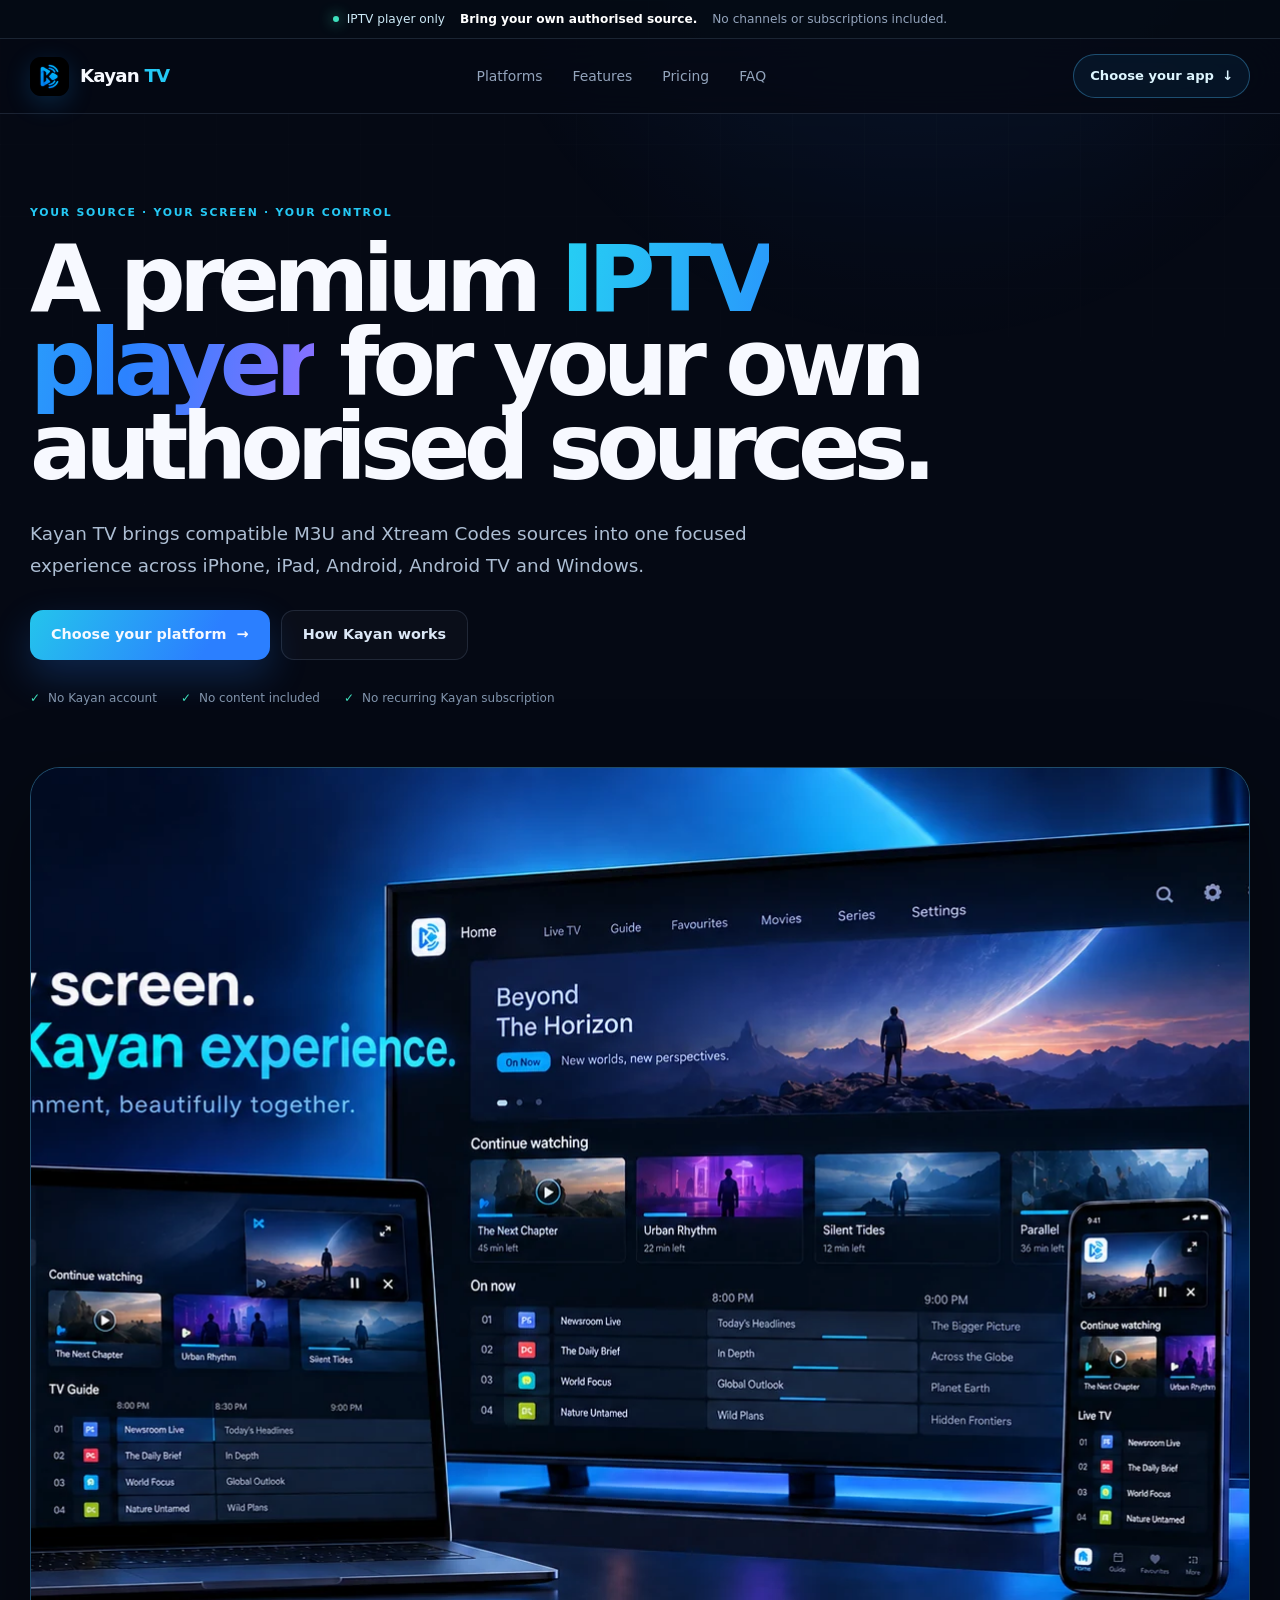
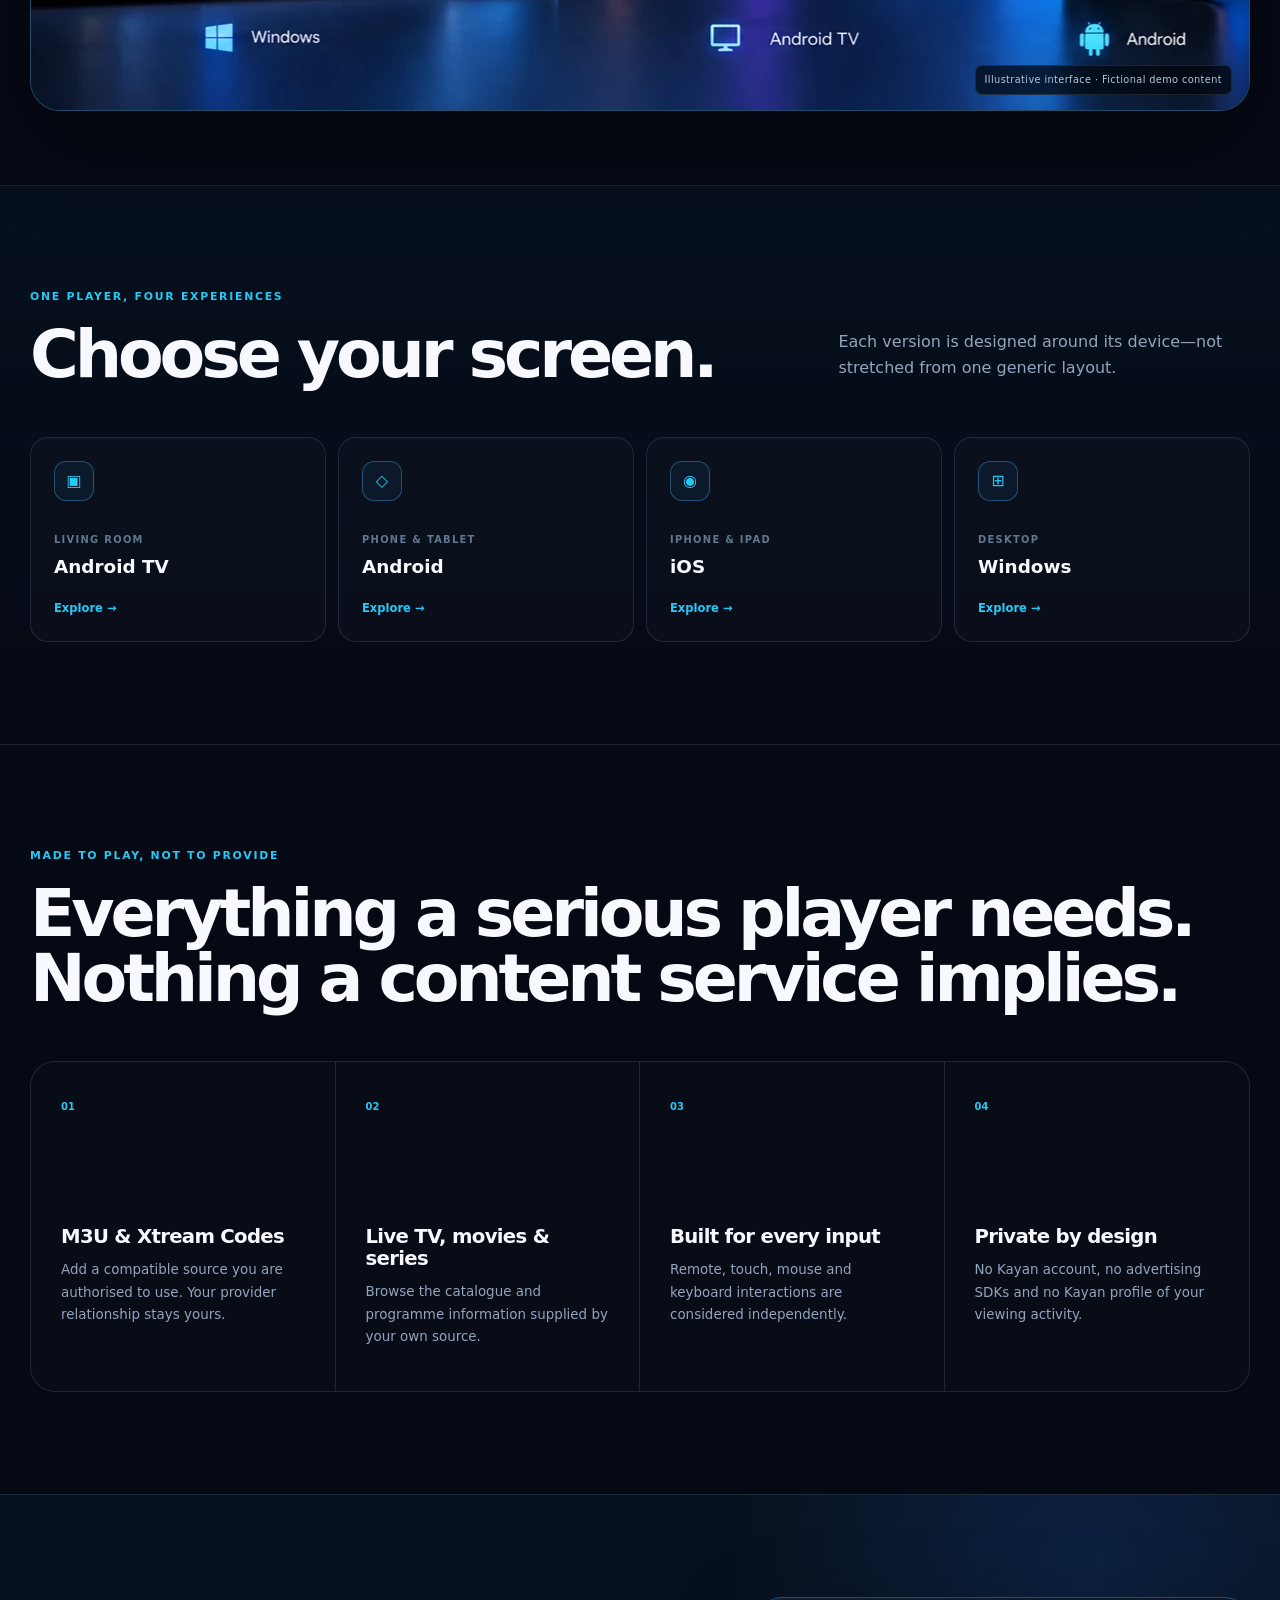
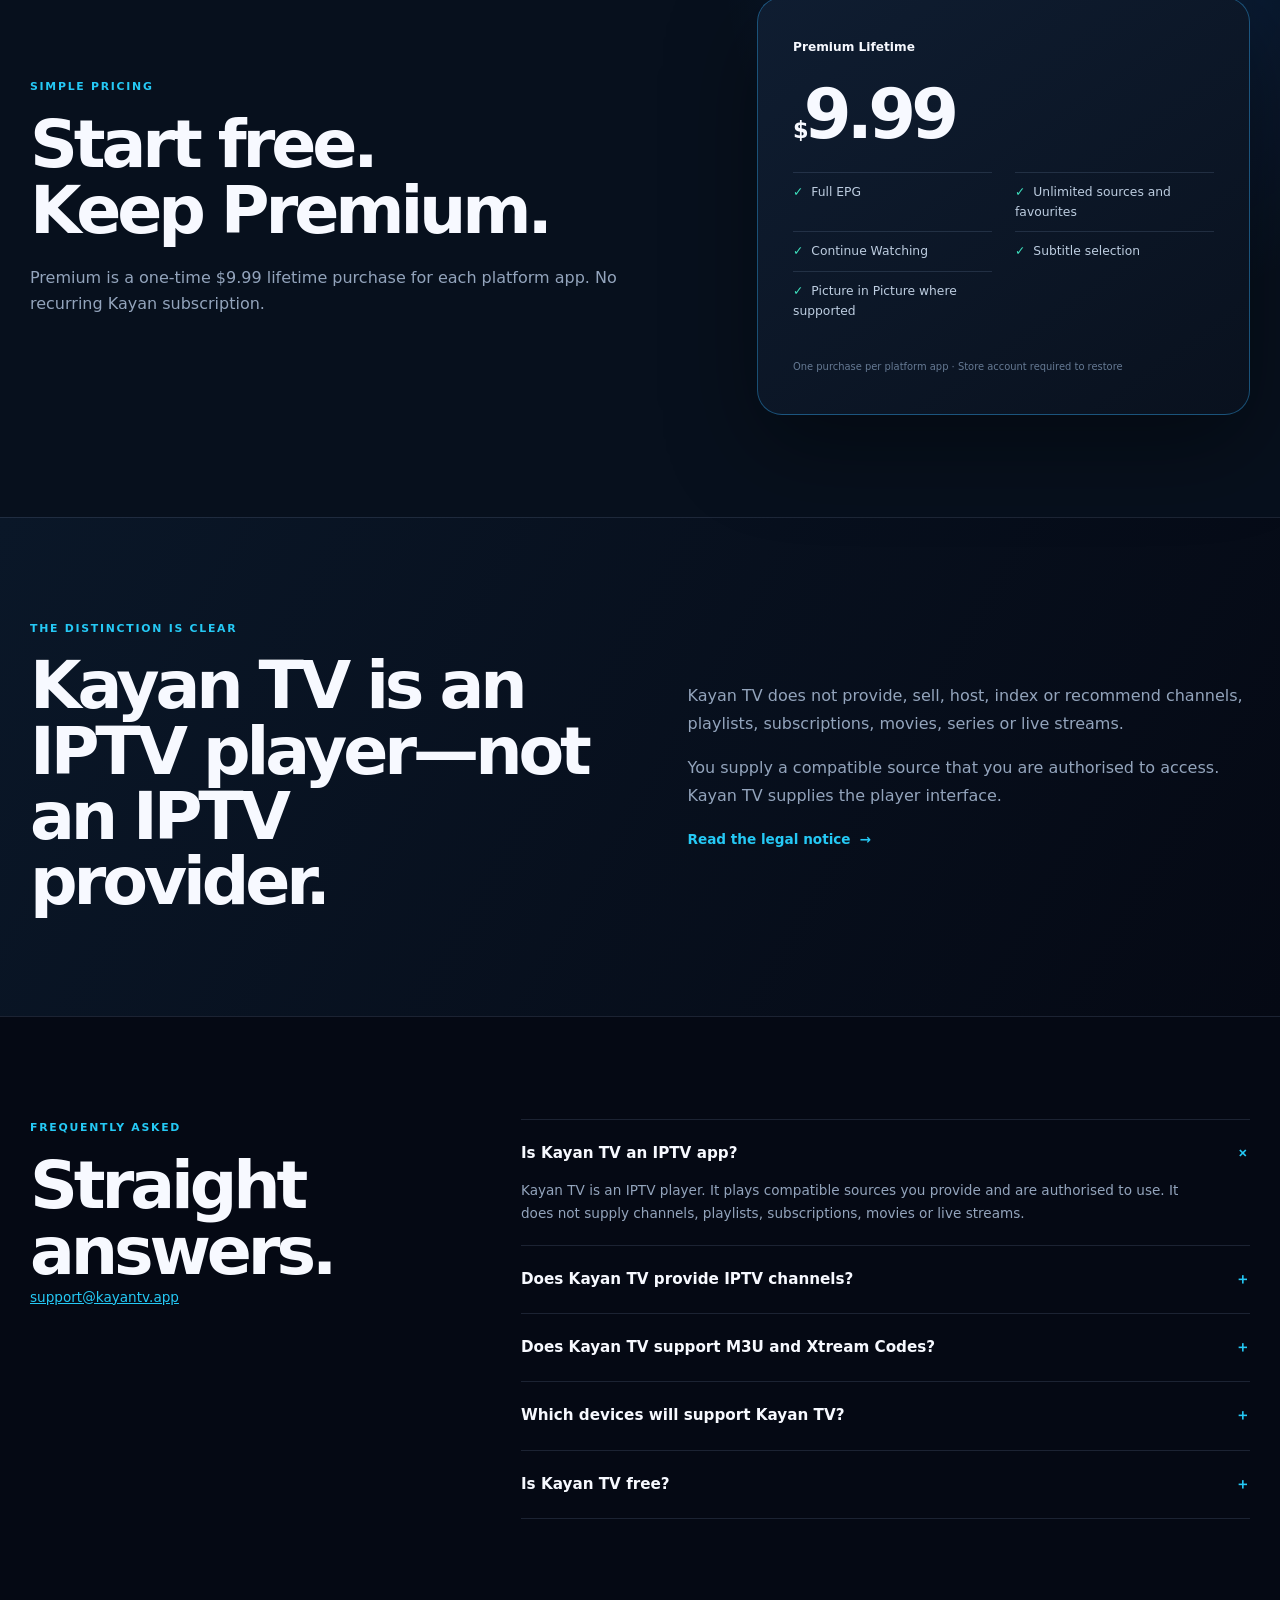
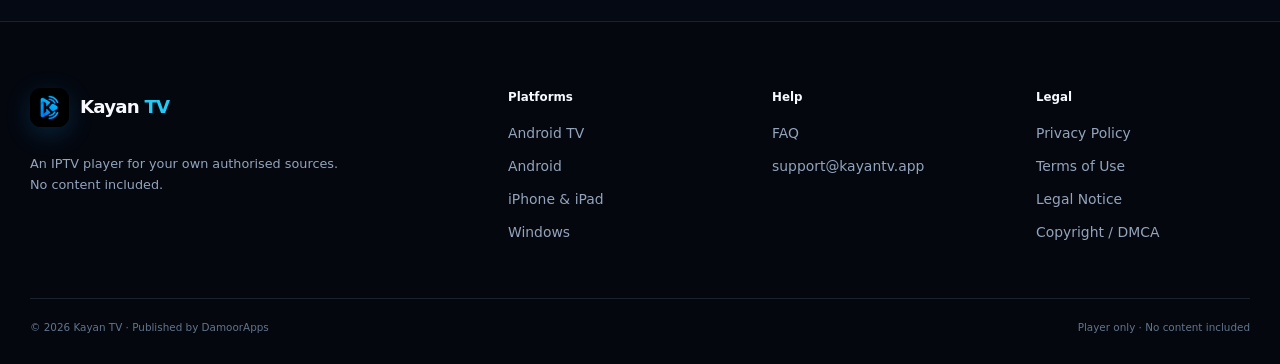
==== commit 96493ee9: "Build platform pages and expand IPTV SEO" ====
--- a/index.html
+++ b/index.html
@@ -3,42 +3,37 @@
 <head>
   <meta charset="utf-8">
   <meta name="viewport" content="width=device-width,initial-scale=1,viewport-fit=cover">
-  <title>Kayan TV — Privacy-First IPTV & Media Player for iOS, Android and TV</title>
-  <meta name="description" content="Kayan TV is a private IPTV and media player for iPhone, iPad, Android and Android TV. Bring your own authorised source. No subscription or Kayan account.">
+  <title>Kayan TV — IPTV Player for iOS, Android TV & Windows</title>
+  <meta name="description" content="Kayan TV is an IPTV player supporting compatible M3U and Xtream Codes sources on iOS, Android, Android TV and Windows. No content included.">
   <meta name="robots" content="index,follow,max-image-preview:large,max-snippet:-1,max-video-preview:-1">
   <meta name="theme-color" content="#050914">
-  <meta name="application-name" content="Kayan TV">
   <link rel="canonical" href="https://kayantv.app/">
-  <link rel="alternate" hreflang="en" href="https://kayantv.app/">
-  <link rel="alternate" hreflang="x-default" href="https://kayantv.app/">
   <link rel="icon" href="/assets/kayan-icon.png">
   <link rel="apple-touch-icon" href="/assets/kayan-icon.png">
   <link rel="manifest" href="/manifest.webmanifest">
   <link rel="stylesheet" href="/styles.css">
   <meta property="og:type" content="website">
   <meta property="og:site_name" content="Kayan TV">
-  <meta property="og:title" content="Kayan TV — Your media. Your control.">
-  <meta property="og:description" content="A privacy-first IPTV and media player for the sources you are authorised to use.">
+  <meta property="og:title" content="Kayan TV — A premium IPTV player for your own sources">
+  <meta property="og:description" content="M3U and Xtream Codes player for iOS, Android, Android TV and Windows. No content included.">
   <meta property="og:url" content="https://kayantv.app/">
-  <meta property="og:image" content="https://kayantv.app/assets/kayan-icon-white.png">
-  <meta property="og:image:alt" content="Kayan TV app logo">
+  <meta property="og:image" content="https://kayantv.app/assets/kayan-multiplatform-carousel-v1.png">
+  <meta property="og:image:alt" content="Kayan TV running across Windows, Android TV, Android and iPhone devices">
   <meta name="twitter:card" content="summary_large_image">
-  <meta name="twitter:title" content="Kayan TV — Your media. Your control.">
-  <meta name="twitter:description" content="A private, multi-platform player for your authorised media sources.">
-  <meta name="twitter:image" content="https://kayantv.app/assets/kayan-icon-white.png">
+  <meta name="twitter:title" content="Kayan TV — IPTV player for every screen">
+  <meta name="twitter:description" content="Bring your own authorised M3U or Xtream Codes source. Kayan TV supplies no content.">
+  <meta name="twitter:image" content="https://kayantv.app/assets/kayan-multiplatform-carousel-v1.png">
   <script type="application/ld+json">
   {
     "@context":"https://schema.org",
     "@graph":[
-      {"@type":"WebSite","@id":"https://kayantv.app/#website","url":"https://kayantv.app/","name":"Kayan TV","description":"Privacy-first IPTV and media player for authorised sources","inLanguage":"en"},
+      {"@type":"WebSite","@id":"https://kayantv.app/#website","url":"https://kayantv.app/","name":"Kayan TV","description":"IPTV player for authorised M3U and Xtream Codes sources","inLanguage":"en"},
       {"@type":"Organization","@id":"https://kayantv.app/#publisher","name":"DamoorApps","url":"https://kayantv.app/","logo":"https://kayantv.app/assets/kayan-icon.png","email":"support@kayantv.app"},
-      {"@type":"SoftwareApplication","@id":"https://kayantv.app/#app","name":"Kayan TV","url":"https://kayantv.app/","image":"https://kayantv.app/assets/kayan-icon.png","applicationCategory":"MultimediaApplication","applicationSubCategory":"Media player","operatingSystem":"iOS, iPadOS, Android, Android TV","description":"A privacy-first IPTV and media player for live TV, movies and series from sources the user is authorised to access.","publisher":{"@id":"https://kayantv.app/#publisher"},"offers":[{"@type":"Offer","name":"Free","price":"0","priceCurrency":"USD"},{"@type":"Offer","name":"Premium Lifetime","price":"9.99","priceCurrency":"USD","description":"One-time purchase per platform app"}],"featureList":["Live TV playback","Electronic programme guide","Movies and series","Favourites","Continue Watching","Subtitle selection","Picture in Picture"]},
-      {"@type":"VideoObject","name":"Kayan TV introduction","description":"A short introduction to the Kayan TV media player.","thumbnailUrl":"https://kayantv.app/assets/kayan-icon-white.png","contentUrl":"https://kayantv.app/assets/kayan-intro.mp4","uploadDate":"2026-09-17"},
+      {"@type":"SoftwareApplication","@id":"https://kayantv.app/#app","name":"Kayan TV","url":"https://kayantv.app/","image":"https://kayantv.app/assets/kayan-icon.png","applicationCategory":"MultimediaApplication","operatingSystem":"iOS, iPadOS, Android, Android TV, Windows","description":"An IPTV player for compatible M3U and Xtream Codes sources the user is authorised to access. No content is included.","publisher":{"@id":"https://kayantv.app/#publisher"},"offers":[{"@type":"Offer","name":"Free","price":"0","priceCurrency":"USD"},{"@type":"Offer","name":"Premium Lifetime","price":"9.99","priceCurrency":"USD"}]},
       {"@type":"FAQPage","mainEntity":[
-        {"@type":"Question","name":"Does Kayan TV provide channels or subscriptions?","acceptedAnswer":{"@type":"Answer","text":"No. Kayan TV is a media player only. It does not provide, sell, host, recommend or supply channels, playlists, movies, series or IPTV subscriptions."}},
-        {"@type":"Question","name":"Does Kayan TV include any content?","acceptedAnswer":{"@type":"Answer","text":"Only a small set of open-source demonstration videos is included so users can test the player. No channels or commercial media are included."}},
-        {"@type":"Question","name":"Which devices support Kayan TV?","acceptedAnswer":{"@type":"Answer","text":"Kayan TV is being built for iPhone and iPad, Android mobile devices and Android TV."}},
-        {"@type":"Question","name":"Is Premium a subscription?","acceptedAnswer":{"@type":"Answer","text":"No. Premium is a $9.99 lifetime purchase per platform app, restored through the same Apple or Google account."}}
+        {"@type":"Question","name":"Is Kayan TV an IPTV app?","acceptedAnswer":{"@type":"Answer","text":"Kayan TV is an IPTV player. It plays compatible sources you provide and are authorised to use. It does not supply channels, playlists, subscriptions, movies or live streams."}},
+        {"@type":"Question","name":"Does Kayan TV include IPTV channels?","acceptedAnswer":{"@type":"Answer","text":"No. Kayan TV is player software only and includes no channels, playlists, subscriptions, movies or live streams."}},
+        {"@type":"Question","name":"Does Kayan TV support M3U and Xtream Codes?","acceptedAnswer":{"@type":"Answer","text":"Kayan TV supports compatible M3U and Xtream Codes sources that you provide and are authorised to use."}}
       ]}
     ]
   }
@@ -46,62 +41,70 @@
 </head>
 <body>
   <a class="skip-link" href="#main">Skip to main content</a>
-  <div class="announcement"><div class="shell announcement-inner"><span><i></i> Independent media player</span><strong>No channels or subscriptions supplied.</strong><a href="#legal-clarity">What that means <span aria-hidden="true">→</span></a></div></div>
+  <div class="notice"><div class="shell notice-inner"><span><i></i> IPTV player only</span><strong>Bring your own authorised source.</strong><span>No channels or subscriptions included.</span></div></div>
   <header class="site-header">
     <nav class="shell nav" aria-label="Primary navigation">
-      <a class="brand" href="/" aria-label="Kayan TV home"><img src="/assets/kayan-icon.png" alt="" width="44" height="44"><span>Kayan <b>TV</b></span></a>
-      <div class="nav-links"><a href="#experience">Experience</a><a href="#features">Features</a><a href="#platforms">Platforms</a><a href="#pricing">Pricing</a><a href="#faq">FAQ</a></div>
-      <a class="nav-cta" href="#beta">Join testing <span aria-hidden="true">↗</span></a>
+      <a class="brand" href="/" aria-label="Kayan TV home"><img src="/assets/kayan-icon.png" alt="" width="42" height="42"><span>Kayan <b>TV</b></span></a>
+      <div class="nav-links"><a href="#platforms">Platforms</a><a href="#why-kayan">Features</a><a href="#pricing">Pricing</a><a href="#faq">FAQ</a></div>
+      <a class="nav-cta" href="#platforms">Choose your app <span aria-hidden="true">↓</span></a>
     </nav>
   </header>
   <main id="main">
-    <section class="hero shell" aria-labelledby="hero-title">
-      <div class="hero-copy">
-        <p class="kicker"><span>Private by design</span><span>Built for every screen</span></p>
-        <h1 id="hero-title">Your media.<br><em>Your control.</em></h1>
-        <p class="hero-lead">A beautifully focused IPTV and media player for live TV, movies and series from sources you already have the right to use.</p>
-        <div class="hero-actions"><a class="button button-primary" href="#beta">Join the beta <span aria-hidden="true">→</span></a><a class="button button-secondary" href="#experience"><span class="play-dot">▶</span> See the experience</a></div>
-        <div class="hero-note"><svg viewBox="0 0 24 24" aria-hidden="true"><path d="M12 3l8 3v5c0 5-3.4 8.7-8 10-4.6-1.3-8-5-8-10V6l8-3zm-1 11.2l5.2-5.2 1.4 1.4-6.6 6.6-3.6-3.6L8.8 12l2.2 2.2z"/></svg><p><strong>Bring your own authorised source.</strong> Kayan TV never provides, sells, hosts or recommends media or subscriptions.</p></div>
+    <section class="home-hero shell">
+      <div class="home-hero-copy">
+        <p class="eyebrow">Your source · Your screen · Your control</p>
+        <h1>A premium <em>IPTV player</em> for your own authorised sources.</h1>
+        <p>Kayan TV brings compatible M3U and Xtream Codes sources into one focused experience across iPhone, iPad, Android, Android TV and Windows.</p>
+        <div class="hero-actions"><a class="button button-primary" href="#platforms">Choose your platform <span aria-hidden="true">→</span></a><a class="button button-secondary" href="#player-only">How Kayan works</a></div>
+        <ul class="hero-proof" aria-label="Kayan TV product promises"><li>No Kayan account</li><li>No content included</li><li>No recurring Kayan subscription</li></ul>
       </div>
-      <div class="hero-product" aria-label="Illustrative Kayan TV product preview">
-        <div class="ambient-orb orb-one"></div><div class="ambient-orb orb-two"></div>
-        <div class="tv-frame"><div class="tv-screen">
-          <div class="ui-topbar"><span class="ui-brand"><img src="/assets/kayan-icon.png" alt="" width="25" height="25">Kayan TV</span><span class="ui-meta">21:07&nbsp;&nbsp;⌕&nbsp;&nbsp;⚙</span></div>
-          <div class="ui-featured"><div><span class="ui-overline">CONTINUE WATCHING</span><strong>Pick up where<br>you left off.</strong><small>Private, local and always yours.</small></div><span class="ui-play">▶</span></div>
-          <div class="ui-rail-title"><b>Your library</b><span>View all&nbsp; →</span></div>
-          <div class="ui-cards"><span class="ui-card cyan"><i>LIVE</i><b>Live TV</b></span><span class="ui-card violet"><i>PLAY</i><b>Movies</b></span><span class="ui-card teal"><i>NEW</i><b>Series</b></span><span class="ui-card blue"><i>★</i><b>Favourites</b></span></div>
-        </div><span class="tv-stand"></span></div>
-        <div class="phone-frame"><div class="phone-notch"></div><div class="phone-screen"><span class="phone-title">Live now</span><div class="phone-art"><span>▶</span></div><div class="phone-row"><i></i><span><b>Your source</b><small>Now playing</small></span></div><div class="phone-row"><i></i><span><b>Favourites</b><small>Close at hand</small></span></div></div></div>
-        <p class="concept-label">Illustrative interface concept · No third-party content shown</p>
+      <div class="hero-art"><img src="/assets/kayan-multiplatform-carousel-v1.webp" alt="Kayan TV IPTV player shown on Windows, Android TV, Android and iPhone" width="1672" height="942" fetchpriority="high"><span>Illustrative interface · Fictional demo content</span></div>
+    </section>
+
+    <section class="section platform-picker" id="platforms">
+      <div class="shell">
+        <div class="section-heading compact-heading"><div><p class="eyebrow">One player, four experiences</p><h2>Choose your screen.</h2></div><p>Each version is designed around its device—not stretched from one generic layout.</p></div>
+        <nav class="platform-tabs platform-tabs-home" aria-label="Choose a Kayan TV platform">
+          <a href="/android-tv-iptv-player"><span class="tab-icon">▣</span><small>Living room</small><b>Android TV</b><i>Explore →</i></a>
+          <a href="/android-iptv-player"><span class="tab-icon">◇</span><small>Phone & tablet</small><b>Android</b><i>Explore →</i></a>
+          <a href="/ios-iptv-player"><span class="tab-icon">◉</span><small>iPhone & iPad</small><b>iOS</b><i>Explore →</i></a>
+          <a href="/windows-iptv-player"><span class="tab-icon">⊞</span><small>Desktop</small><b>Windows</b><i>Explore →</i></a>
+        </nav>
       </div>
     </section>
-    <section class="trust-strip" aria-label="Kayan TV promises"><div class="shell trust-grid"><div><span class="trust-icon">◎</span><p><strong>No Kayan account</strong><small>Open the app and start</small></p></div><div><span class="trust-icon">◌</span><p><strong>No advertising SDKs</strong><small>Your attention stays yours</small></p></div><div><span class="trust-icon">⌁</span><p><strong>Credentials stay local</strong><small>Stored on your device</small></p></div><div><span class="trust-icon">∞</span><p><strong>Lifetime Premium</strong><small>No recurring subscription</small></p></div></div></section>
-    <section class="section experience" id="experience"><div class="shell">
-      <div class="section-heading split-heading"><div><p class="eyebrow">One calm experience</p><h2>From a quick check on your phone<br>to a night on the big screen.</h2></div><p>Kayan TV keeps the interface familiar across devices while respecting what each screen does best.</p></div>
-      <div class="experience-stage"><div class="experience-copy"><span class="chapter">01 / 03</span><h3>Everything organised.<br>Nothing in the way.</h3><p>Move naturally between live TV, movies, series, favourites and your viewing history—without a noisy storefront or sponsored recommendations.</p><ul class="check-list"><li>Fast source switching</li><li>Purposeful TV navigation</li><li>Clear programme information</li></ul></div>
-      <div class="guide-mock" aria-label="Illustrative electronic programme guide"><div class="guide-head"><span><b>Guide</b><small>Tonight</small></span><span class="guide-date">SEP 17&nbsp;&nbsp; 21:07</span></div><div class="guide-time"><span>20:30</span><span>21:00</span><span>21:30</span><span>22:00</span></div><div class="guide-line"><b><i class="dot-cyan"></i> Source 01</b><span class="block active">Current programme</span><span class="block">Up next</span></div><div class="guide-line"><b><i class="dot-violet"></i> Source 02</b><span class="block wide">Evening schedule</span><span class="block"></span></div><div class="guide-line"><b><i class="dot-teal"></i> Source 03</b><span class="block"></span><span class="block wide">Later tonight</span></div><div class="guide-line"><b><i class="dot-blue"></i> Favourite</b><span class="block wide"></span><span class="block"></span></div></div></div>
+
+    <section class="section" id="why-kayan"><div class="shell">
+      <div class="section-heading"><p class="eyebrow">Made to play, not to provide</p><h2>Everything a serious player needs.<br>Nothing a content service implies.</h2></div>
+      <div class="value-grid">
+        <article><span>01</span><h3>M3U & Xtream Codes</h3><p>Add a compatible source you are authorised to use. Your provider relationship stays yours.</p></article>
+        <article><span>02</span><h3>Live TV, movies & series</h3><p>Browse the catalogue and programme information supplied by your own source.</p></article>
+        <article><span>03</span><h3>Built for every input</h3><p>Remote, touch, mouse and keyboard interactions are considered independently.</p></article>
+        <article><span>04</span><h3>Private by design</h3><p>No Kayan account, no advertising SDKs and no Kayan profile of your viewing activity.</p></article>
+      </div>
     </div></section>
-    <section class="section how-it-works"><div class="shell"><div class="section-heading centered"><p class="eyebrow">Simple from the start</p><h2>Your source. Three steps. Ready.</h2><p>No Kayan account, no content bundles and no complicated web dashboard.</p></div><ol class="steps"><li><span>01</span><div class="step-icon">＋</div><h3>Add your source</h3><p>Connect a compatible source you are authorised to use.</p></li><li><span>02</span><div class="step-icon">⌁</div><h3>Choose your view</h3><p>Browse live TV, programme information, movies or series.</p></li><li><span>03</span><div class="step-icon">▶</div><h3>Press play</h3><p>Enjoy a focused player built for phones, tablets and TVs.</p></li></ol></div></section>
-    <section class="section features" id="features"><div class="shell"><div class="section-heading"><p class="eyebrow">Built around watching</p><h2>The details that turn a player<br>into your player.</h2></div><div class="bento-grid">
-      <article class="bento bento-large bento-epg"><div><span class="feature-mark">EPG</span><h3>Know what’s on.<br>Know what’s next.</h3><p>A clear electronic programme guide supplied by your own source keeps live viewing easy to navigate.</p></div><div class="mini-guide"><span></span><span class="selected"></span><span></span><span></span><span></span><span></span></div></article>
-      <article class="bento bento-favourites"><span class="feature-mark">★</span><h3>Favourites that stay close</h3><p>Keep the sources and items you care about one tap away.</p><div class="favourite-orbits"><i></i><i></i><i></i></div></article>
-      <article class="bento bento-subtitles"><span class="feature-mark">CC</span><h3>Subtitle selection</h3><p>Choose available subtitle tracks during playback with Premium.</p><div class="caption-demo"><span>Everything, clearly.</span></div></article>
-      <article class="bento bento-pip"><span class="feature-mark">▣</span><h3>Picture in Picture</h3><p>Keep watching while using other supported apps and screens.</p><div class="pip-demo"><span>▶</span></div></article>
-      <article class="bento bento-large bento-progress"><div><span class="feature-mark">CONTINUE WATCHING</span><h3>Your progress stays<br>on your device.</h3><p>Resume what you were watching without sending your viewing habits to a Kayan profile.</p></div><div class="progress-cards"><span><i style="--p:72%"></i><b>Continue 72%</b></span><span><i style="--p:38%"></i><b>Continue 38%</b></span><span><i style="--p:86%"></i><b>Continue 86%</b></span></div></article>
-    </div></div></section>
-    <section class="section privacy-section" id="privacy-first"><div class="shell privacy-grid"><div class="privacy-visual" aria-hidden="true"><span class="privacy-ring ring-a"></span><span class="privacy-ring ring-b"></span><span class="privacy-ring ring-c"></span><div class="privacy-core"><img src="/assets/kayan-icon.png" alt="" width="88" height="88"><span>On your device</span></div><span class="privacy-tag tag-one">Source credentials</span><span class="privacy-tag tag-two">Viewing progress</span><span class="privacy-tag tag-three">Favourites</span></div><div class="privacy-copy"><p class="eyebrow">Privacy isn’t a setting</p><h2>Designed to know less about you.</h2><p>Kayan TV works without a Kayan account. It does not collect your viewing history, catalogue or source credentials for a Kayan cloud profile.</p><div class="privacy-points"><div><b>Local-first</b><span>Your source details and preferences stay on your device.</span></div><div><b>No tracking stack</b><span>No advertising SDKs and no viewing-habit analytics.</span></div><div><b>Store-backed purchases</b><span>Premium is processed by Apple or Google and restored through that store account.</span></div></div><a class="text-link" href="/privacy">Read the privacy policy <span aria-hidden="true">→</span></a></div></div></section>
-    <section class="section platforms" id="platforms"><div class="shell"><div class="section-heading centered"><p class="eyebrow">Made for your screens</p><h2>One idea. Thoughtfully adapted.</h2><p>Each app is designed for its device—not simply stretched to fit it.</p></div><div class="platform-grid">
-      <article class="platform-card" data-platform-index="0"><div class="platform-visual phone-visual"><span></span><i></i></div><div><span class="platform-type">MOBILE & TABLET</span><h3>iPhone & iPad</h3><p>Touch-first navigation, Picture in Picture and a clean experience that travels with you.</p><a data-platform-link href="mailto:support@kayantv.app?subject=Kayan%20TV%20iOS%20testing"><span data-platform-status>Join testing</span> →</a></div></article>
-      <article class="platform-card" data-platform-index="1"><div class="platform-visual android-visual"><span></span><i></i></div><div><span class="platform-type">MOBILE</span><h3>Android</h3><p>A responsive player experience for compatible Android phones and tablets.</p><a data-platform-link href="#beta"><span data-platform-status>Coming soon</span> →</a></div></article>
-      <article class="platform-card" data-platform-index="2"><div class="platform-visual tv-visual"><span></span><i></i></div><div><span class="platform-type">LIVING ROOM</span><h3>Android TV</h3><p>Remote-friendly browsing and playback designed to feel at home on the big screen.</p><a data-platform-link href="#beta"><span data-platform-status>Coming soon</span> →</a></div></article>
-    </div></div></section>
-    <section class="section pricing-section" id="pricing"><div class="shell pricing-layout"><div class="pricing-intro"><p class="eyebrow">Simple, honest pricing</p><h2>Start free.<br>Keep Premium.</h2><p>No recurring Kayan subscription. Premium is a one-time lifetime purchase for each platform app.</p><div class="store-note"><span>↻</span><p><b>Easy to restore</b><small>Restore through the same Apple or Google account used to purchase.</small></p></div></div><div class="price-card free-card"><div class="price-head"><span>Free</span><b>$0</b></div><p>Discover the essentials.</p><ul><li>Live TV playback</li><li>Browse movies and series catalogues</li><li>One source and core favourites</li><li>No Kayan account</li></ul><a class="button button-secondary button-block" href="#beta">Join testing</a></div><div class="price-card premium-card"><span class="recommended">FULL EXPERIENCE</span><div class="price-head"><span>Premium Lifetime</span><b><small>$</small>9.99</b></div><p>Unlock the complete player.</p><ul><li>Movies and series playback</li><li>Full EPG</li><li>Unlimited sources and favourites</li><li>Continue Watching</li><li>Subtitle selection and PiP</li><li>No playback watermark</li></ul><a class="button button-primary button-block" href="#beta">Get release updates</a><small class="per-platform">One purchase per platform app · No subscription</small></div></div></section>
-    <section class="section intro-section"><div class="shell intro-grid"><div class="video-card"><video controls muted playsinline preload="metadata" poster="/assets/kayan-icon-white.png" aria-label="Kayan TV introduction video"><source src="/assets/kayan-intro.mp4" type="video/mp4">Your browser does not support HTML video.</video><span class="video-badge">00:10 · PRODUCT INTRO</span></div><div class="intro-copy"><p class="eyebrow">Meet Kayan TV</p><h2>A player that feels like it belongs to you.</h2><p>Calm visual design, practical controls and an uncompromising position on privacy—built into every screen.</p><a class="text-link" href="#features">Explore every feature <span aria-hidden="true">→</span></a></div></div></section>
-    <section class="section legal-section" id="legal-clarity"><div class="shell legal-grid"><div><p class="eyebrow">Clear by design</p><h2>A player—not a content service.</h2><p>That distinction matters. Kayan TV gives you an interface for sources you are already authorised to use. It does not operate a channel service or media catalogue.</p><a class="text-link" href="/legal">Read the legal notice <span aria-hidden="true">→</span></a></div><div class="legal-list"><div><span>01</span><p><b>No channels supplied</b><small>Kayan TV does not provide channel packages or playlists.</small></p></div><div><span>02</span><p><b>No media hosted</b><small>Kayan TV does not host or distribute movies, series or live streams.</small></p></div><div><span>03</span><p><b>Technical samples only</b><small>A small set of open-source demo videos lets you test the player before connecting a source.</small></p></div><div><span>04</span><p><b>Authorised use required</b><small>You are responsible for using sources you have the right to access.</small></p></div></div></div></section>
-    <section class="section faq-section" id="faq"><div class="shell faq-layout"><div class="faq-intro"><p class="eyebrow">Frequently asked</p><h2>Straight answers.</h2><p>Still unsure about something?</p><a data-email="supportEmail" href="mailto:support@kayantv.app">support@kayantv.app</a></div><div class="faq-list"><details open><summary>Does Kayan TV provide channels or subscriptions?<span>＋</span></summary><p>No. Kayan TV is a media player only. It does not provide, sell, host, recommend or supply channels, playlists, movies, series or IPTV subscriptions.</p></details><details><summary>Does Kayan TV include any content?<span>＋</span></summary><p>Only a small set of open-source demonstration videos is included so you can test the player. These are technical samples—not channels—and nothing else is supplied.</p></details><details><summary>Which devices support Kayan TV?<span>＋</span></summary><p>Kayan TV is being built for iPhone and iPad, Android mobile devices and Android TV. We do not list platforms that have not entered development.</p></details><details><summary>Is Premium a subscription?<span>＋</span></summary><p>No. Premium is a $9.99 lifetime purchase per platform app. The iOS and Google platform apps are purchased separately.</p></details><details><summary>Can I restore my purchase?<span>＋</span></summary><p>Yes. Restore Premium through the same Apple or Google account used for the original purchase on that platform.</p></details><details><summary>Is Kayan TV legal?<span>＋</span></summary><p>Kayan TV is a player. You must use sources and media you are authorised to access and follow the laws and agreements that apply to you.</p></details></div></div></section>
-    <section class="beta-section" id="beta"><div class="shell beta-card"><div class="beta-glow"></div><img src="/assets/kayan-icon.png" alt="Kayan TV" width="96" height="96"><p class="eyebrow">Early access</p><h2>Help shape what comes next.</h2><p>Kayan TV is still being refined. Join testing, share honest feedback and help us build a better player before public release.</p><div class="hero-actions centered-actions"><a class="button button-primary" href="mailto:support@kayantv.app?subject=Join%20Kayan%20TV%20testing">Join testing <span aria-hidden="true">→</span></a><a class="button button-secondary" data-email="supportEmail" href="mailto:support@kayantv.app">Contact support</a></div><small>iOS testing first · Android and Android TV updates to follow</small></div></section>
+
+    <section class="section price-band" id="pricing"><div class="shell price-band-grid">
+      <div><p class="eyebrow">Simple pricing</p><h2>Start free.<br>Keep Premium.</h2><p>Premium is a one-time $9.99 lifetime purchase for each platform app. No recurring Kayan subscription.</p></div>
+      <div class="price-summary"><span class="price-label">Premium Lifetime</span><strong><small>$</small>9.99</strong><ul><li>Full EPG</li><li>Unlimited sources and favourites</li><li>Continue Watching</li><li>Subtitle selection</li><li>Picture in Picture where supported</li></ul><small>One purchase per platform app · Store account required to restore</small></div>
+    </div></section>
+
+    <section class="section player-only" id="player-only"><div class="shell player-only-grid">
+      <div><p class="eyebrow">The distinction is clear</p><h2>Kayan TV is an IPTV player—not an IPTV provider.</h2></div>
+      <div><p>Kayan TV does not provide, sell, host, index or recommend channels, playlists, subscriptions, movies, series or live streams.</p><p>You supply a compatible source that you are authorised to access. Kayan TV supplies the player interface.</p><a class="text-link" href="/legal">Read the legal notice <span aria-hidden="true">→</span></a></div>
+    </div></section>
+
+    <section class="section faq-section" id="faq"><div class="shell faq-layout">
+      <div class="faq-intro"><p class="eyebrow">Frequently asked</p><h2>Straight answers.</h2><a data-email="supportEmail" href="mailto:support@kayantv.app">support@kayantv.app</a></div>
+      <div class="faq-list">
+        <details open><summary>Is Kayan TV an IPTV app?<span>＋</span></summary><p>Kayan TV is an IPTV player. It plays compatible sources you provide and are authorised to use. It does not supply channels, playlists, subscriptions, movies or live streams.</p></details>
+        <details><summary>Does Kayan TV provide IPTV channels?<span>＋</span></summary><p>No. Kayan TV is player software only. No channels or commercial media are included.</p></details>
+        <details><summary>Does Kayan TV support M3U and Xtream Codes?<span>＋</span></summary><p>Yes. Kayan TV supports compatible M3U and Xtream Codes sources that you provide and are authorised to use.</p></details>
+        <details><summary>Which devices will support Kayan TV?<span>＋</span></summary><p>Kayan TV is designed for iPhone and iPad, Android phones and tablets, Android TV and Windows PCs.</p></details>
+        <details><summary>Is Kayan TV free?<span>＋</span></summary><p>Kayan TV includes free player features. Premium unlocks the complete player for a one-time $9.99 purchase per platform app. Content is never included.</p></details>
+      </div>
+    </div></section>
   </main>
-  <footer class="site-footer"><div class="shell footer-top"><div class="footer-brand"><a class="brand" href="/"><img src="/assets/kayan-icon.png" alt="" width="44" height="44"><span>Kayan <b>TV</b></span></a><p>A privacy-first IPTV and media player for sources you are authorised to use.</p></div><div class="footer-column"><b>Product</b><a href="#experience">Experience</a><a href="#features">Features</a><a href="#platforms">Platforms</a><a href="#pricing">Pricing</a></div><div class="footer-column"><b>Help</b><a href="#faq">FAQ</a><a href="#beta">Join testing</a><a data-email="supportEmail" href="mailto:support@kayantv.app">Support</a></div><div class="footer-column"><b>Legal</b><a href="/privacy">Privacy Policy</a><a href="/terms">Terms of Use</a><a href="/legal">Legal Notice</a><a href="/copyright">Copyright / DMCA</a></div></div><div class="shell footer-bottom"><span>© 2026 Kayan TV · Published by <span data-publisher>DamoorApps</span></span><span>Independent player · No content supplied</span></div></footer>
+  <footer class="site-footer"><div class="shell footer-top"><div class="footer-brand"><a class="brand" href="/"><img src="/assets/kayan-icon.png" alt="" width="42" height="42"><span>Kayan <b>TV</b></span></a><p>An IPTV player for your own authorised sources. No content included.</p></div><div class="footer-column"><b>Platforms</b><a href="/android-tv-iptv-player">Android TV</a><a href="/android-iptv-player">Android</a><a href="/ios-iptv-player">iPhone & iPad</a><a href="/windows-iptv-player">Windows</a></div><div class="footer-column"><b>Help</b><a href="#faq">FAQ</a><a data-email="supportEmail" href="mailto:support@kayantv.app">Support</a></div><div class="footer-column"><b>Legal</b><a href="/privacy">Privacy Policy</a><a href="/terms">Terms of Use</a><a href="/legal">Legal Notice</a><a href="/copyright">Copyright / DMCA</a></div></div><div class="shell footer-bottom"><span>© 2026 Kayan TV · Published by <span data-publisher>DamoorApps</span></span><span>Player only · No content included</span></div></footer>
   <script src="/site.config.js"></script><script src="/app.js"></script>
 </body>
 </html>
--- a/styles.css
+++ b/styles.css
@@ -1,7 +1,298 @@
-:root{--bg:#050914;--panel:#0d1727;--text:#f5f8ff;--muted:#93a4bc;--line:rgba(172,205,245,.13);--line-strong:rgba(103,199,255,.28);--cyan:#29c6f4;--blue:#2781ff;--violet:#986cff;--teal:#3de0c3;--shadow:0 32px 100px rgba(0,0,0,.42);--shell:1200px}*{box-sizing:border-box}html{scroll-behavior:smooth;scroll-padding-top:92px}body{margin:0;background:var(--bg);color:var(--text);font:16px/1.6 Inter,ui-sans-serif,system-ui,-apple-system,BlinkMacSystemFont,"Segoe UI",sans-serif;-webkit-font-smoothing:antialiased}body:before{content:"";position:fixed;inset:0;pointer-events:none;background:radial-gradient(circle at 75% -10%,rgba(38,127,255,.1),transparent 32%),linear-gradient(rgba(255,255,255,.014) 1px,transparent 1px),linear-gradient(90deg,rgba(255,255,255,.014) 1px,transparent 1px);background-size:auto,64px 64px,64px 64px;mask-image:linear-gradient(to bottom,#000,transparent 65%);z-index:-1}a{color:inherit}img,svg{display:block;max-width:100%}.shell{width:min(var(--shell),calc(100% - 48px));margin-inline:auto}.skip-link{position:fixed;left:12px;top:-100px;background:#fff;color:#000;padding:10px 14px;z-index:1000;border-radius:8px}.skip-link:focus{top:12px}.announcement{border-bottom:1px solid var(--line);background:rgba(7,14,26,.9);font-size:.78rem}.announcement-inner{min-height:37px;display:flex;align-items:center;justify-content:center;gap:12px;color:var(--muted)}.announcement-inner span{display:flex;align-items:center;gap:7px}.announcement-inner i{width:6px;height:6px;background:var(--teal);border-radius:50%;box-shadow:0 0 14px var(--teal)}.announcement-inner strong{color:#d7e5f7}.announcement-inner a{color:var(--cyan);text-decoration:none}.site-header{position:sticky;top:0;z-index:20;background:rgba(5,9,20,.78);backdrop-filter:blur(18px);border-bottom:1px solid var(--line)}.nav{height:74px;display:flex;align-items:center;justify-content:space-between}.brand{display:inline-flex;align-items:center;gap:11px;text-decoration:none;font-size:1.15rem;font-weight:820;letter-spacing:-.045em}.brand img{width:38px;height:38px;border-radius:11px;box-shadow:0 6px 24px rgba(30,159,255,.2)}.brand b{color:var(--cyan)}.nav-links{display:flex;gap:30px}.nav-links a,.footer-column a{color:var(--muted);text-decoration:none;font-size:.88rem;transition:color .2s}.nav-links a:hover,.footer-column a:hover{color:#fff}.nav-cta{padding:10px 15px;border:1px solid var(--line-strong);background:rgba(42,167,245,.08);border-radius:999px;color:#dff6ff;text-decoration:none;font-size:.84rem;font-weight:760}.hero{min-height:750px;padding:88px 0 75px;display:grid;grid-template-columns:.91fr 1.09fr;gap:64px;align-items:center}.kicker{display:flex;gap:9px;margin:0 0 24px}.kicker span,.platform-type,.feature-mark,.recommended,.video-badge{font-size:.67rem;font-weight:800;letter-spacing:.13em;text-transform:uppercase}.kicker span{padding:7px 10px;border:1px solid var(--line);border-radius:999px;color:#b9cae0;background:rgba(255,255,255,.025)}h1,h2,h3,p{margin-top:0}.hero h1{font-size:clamp(4rem,7.15vw,7rem);line-height:.86;letter-spacing:-.075em;margin:0}.hero h1 em{font-style:normal;background:linear-gradient(105deg,#2cd4f6,#2d84ff 58%,#8772ff);background-clip:text;-webkit-background-clip:text;color:transparent}.hero-lead{max-width:595px;font-size:1.15rem;line-height:1.72;color:#a9bbd1;margin:30px 0}.hero-actions{display:flex;gap:11px;flex-wrap:wrap}.button{display:inline-flex;align-items:center;justify-content:center;gap:10px;min-height:50px;padding:0 21px;border-radius:13px;text-decoration:none;font-size:.9rem;font-weight:780;transition:transform .2s,filter .2s}.button:hover{transform:translateY(-2px);filter:brightness(1.07)}.button-primary{background:linear-gradient(120deg,#23bfe9,#287eff 72%);box-shadow:0 14px 38px rgba(39,129,255,.25)}.button-secondary{border:1px solid var(--line);background:rgba(255,255,255,.025);color:#d9e6f6}.button-block{display:flex;width:100%}.play-dot{font-size:.7rem;color:var(--cyan)}.hero-note{display:flex;gap:11px;align-items:flex-start;margin-top:28px;max-width:590px}.hero-note svg{width:21px;fill:var(--teal);flex:0 0 auto;margin-top:2px}.hero-note p{font-size:.78rem;color:var(--muted);line-height:1.55;margin:0}.hero-note strong{color:#d9eaf8}.hero-product{position:relative;min-height:545px;display:grid;place-items:center}.ambient-orb{position:absolute;border-radius:50%;filter:blur(5px);opacity:.45}.orb-one{width:400px;height:400px;background:radial-gradient(circle,rgba(37,152,255,.32),transparent 65%);top:3%;left:12%}.orb-two{width:280px;height:280px;background:radial-gradient(circle,rgba(80,65,255,.25),transparent 65%);right:0;bottom:4%}.tv-frame{position:relative;width:94%;z-index:2;border:1px solid rgba(148,196,239,.25);background:linear-gradient(150deg,#25354d,#090e18 16% 84%,#223149);padding:10px;border-radius:24px;box-shadow:0 45px 120px rgba(0,0,0,.6),0 0 80px rgba(34,137,255,.1);transform:perspective(1000px) rotateY(-3deg)}.tv-screen{aspect-ratio:16/10;border-radius:16px;padding:22px;background:radial-gradient(circle at 72% 24%,rgba(40,151,255,.3),transparent 25%),linear-gradient(145deg,#0e203c,#080e1b 70%);overflow:hidden}.ui-topbar{display:flex;justify-content:space-between;align-items:center;font-size:.62rem;color:#8194ad}.ui-brand{display:flex;align-items:center;gap:7px;color:#eef7ff;font-weight:760}.ui-brand img{border-radius:6px}.ui-featured{display:flex;justify-content:space-between;align-items:end;height:43%;border:1px solid rgba(109,188,255,.14);border-radius:15px;margin-top:18px;padding:22px;background:linear-gradient(90deg,rgba(9,22,44,.98),rgba(9,31,63,.72) 55%,rgba(32,131,216,.17)),radial-gradient(circle at 83% 20%,#2785d8,transparent 35%)}.ui-overline{display:block;font-size:.47rem;letter-spacing:.15em;color:var(--cyan);font-weight:800;margin-bottom:7px}.ui-featured strong{display:block;font-size:1.35rem;line-height:1.04;letter-spacing:-.045em}.ui-featured small{display:block;color:#8aa2bb;margin-top:9px;font-size:.57rem}.ui-play{height:38px;width:38px;display:grid;place-items:center;background:#fff;color:#0d2947;border-radius:50%;font-size:.7rem}.ui-rail-title{display:flex;justify-content:space-between;font-size:.58rem;margin:16px 1px 9px;color:#7e93aa}.ui-rail-title b{color:#eef6ff}.ui-cards{display:grid;grid-template-columns:repeat(4,1fr);gap:8px}.ui-card{height:83px;border-radius:10px;padding:9px;display:flex;flex-direction:column;justify-content:space-between;background:linear-gradient(145deg,#196f9e,#0b253f);font-size:.55rem}.ui-card i{font-style:normal;font-size:.43rem;letter-spacing:.08em;opacity:.8}.ui-card b{font-size:.64rem}.ui-card.violet{background:linear-gradient(145deg,#5942a4,#1b2142)}.ui-card.teal{background:linear-gradient(145deg,#177b78,#112a40)}.ui-card.blue{background:linear-gradient(145deg,#1c58a8,#17264b)}.tv-stand{display:block;position:absolute;width:25%;height:25px;left:37.5%;bottom:-25px;background:linear-gradient(#1d2b3f,#080c13);clip-path:polygon(38% 0,62% 0,100% 100%,0 100%)}.phone-frame{position:absolute;z-index:3;width:136px;height:270px;right:-4px;bottom:7px;border:6px solid #1b273a;border-radius:30px;background:#090f1c;box-shadow:var(--shadow);padding:7px}.phone-notch{position:absolute;width:48px;height:8px;top:5px;left:calc(50% - 24px);border-radius:0 0 7px 7px;background:#1b273a;z-index:2}.phone-screen{height:100%;border-radius:19px;padding:19px 9px 8px;background:linear-gradient(160deg,#10223c,#090f1c)}.phone-title{font-size:.58rem;font-weight:800}.phone-art{height:91px;margin:9px 0;border-radius:10px;display:grid;place-items:center;background:radial-gradient(circle at 65% 30%,#26a7ef,transparent 28%),linear-gradient(145deg,#16375e,#13203a)}.phone-art span{width:25px;height:25px;background:#fff;color:#17324d;border-radius:50%;display:grid;place-items:center;font-size:.45rem}.phone-row{display:flex;align-items:center;gap:7px;padding:7px 0;border-bottom:1px solid rgba(255,255,255,.06)}.phone-row i{width:24px;height:24px;border-radius:6px;background:linear-gradient(145deg,#3a8fe2,#294674)}.phone-row span{display:flex;flex-direction:column}.phone-row b{font-size:.45rem}.phone-row small{font-size:.38rem;color:#72859d}.concept-label{position:absolute;bottom:-27px;font-size:.58rem;color:#53677f;letter-spacing:.04em}.trust-strip{border-block:1px solid var(--line);background:rgba(8,15,28,.65)}.trust-grid{min-height:106px;display:grid;grid-template-columns:repeat(4,1fr)}.trust-grid>div{display:flex;align-items:center;justify-content:center;gap:13px;border-right:1px solid var(--line)}.trust-grid>div:first-child{border-left:1px solid var(--line)}.trust-icon{width:36px;height:36px;display:grid;place-items:center;border-radius:50%;border:1px solid var(--line-strong);color:var(--cyan)}.trust-grid p{display:flex;flex-direction:column;margin:0}.trust-grid strong{font-size:.76rem}.trust-grid small{font-size:.65rem;color:var(--muted)}.section{padding:112px 0;border-bottom:1px solid var(--line)}.section-heading{margin-bottom:53px}.section-heading h2,.privacy-copy h2,.pricing-intro h2,.legal-grid h2,.faq-intro h2,.beta-card h2,.intro-copy h2{font-size:clamp(2.65rem,5vw,5rem);line-height:.96;letter-spacing:-.065em;margin-bottom:0}.section-heading>p:last-child,.split-heading>p,.centered>p,.privacy-copy>p,.pricing-intro>p,.legal-grid>div>p,.intro-copy>p,.faq-intro>p,.beta-card>p{color:var(--muted);line-height:1.75}.eyebrow{margin:0 0 15px;color:var(--cyan);font-size:.68rem;font-weight:820;letter-spacing:.16em;text-transform:uppercase}.split-heading{display:grid;grid-template-columns:1.35fr .65fr;align-items:end;gap:60px}.split-heading>p{margin:0 0 4px;max-width:420px}.centered{text-align:center;max-width:760px;margin:0 auto 58px}.centered>p:last-child{max-width:540px;margin:18px auto 0}.experience-stage{display:grid;grid-template-columns:.78fr 1.22fr;min-height:430px;border:1px solid var(--line);border-radius:28px;overflow:hidden;background:linear-gradient(135deg,#0d192b,#08101d)}.experience-copy{padding:54px}.chapter{font-size:.62rem;color:var(--cyan);letter-spacing:.14em;font-weight:800}.experience-copy h3{font-size:2.15rem;line-height:1.08;letter-spacing:-.05em;margin:22px 0 16px}.experience-copy>p{color:var(--muted)}.check-list{list-style:none;padding:0;margin:28px 0 0}.check-list li{font-size:.82rem;color:#c6d6e9;padding:8px 0;border-top:1px solid var(--line)}.check-list li:before{content:"✓";color:var(--teal);margin-right:9px}.guide-mock{padding:34px;background:radial-gradient(circle at 60% -20%,rgba(42,143,255,.18),transparent 45%),#07101e}.guide-head,.guide-time,.guide-line{display:grid;align-items:center}.guide-head{grid-template-columns:1fr auto}.guide-head>span:first-child{display:flex;flex-direction:column}.guide-head small{font-size:.62rem;color:var(--muted)}.guide-date{font-size:.57rem;color:#60748e}.guide-time{grid-template-columns:repeat(4,1fr);padding-left:118px;margin:25px 0 9px;font-size:.5rem;color:#5e728b}.guide-line{grid-template-columns:112px 1fr 1fr;gap:5px;border-top:1px solid rgba(255,255,255,.05);padding:5px 0}.guide-line>b{font-size:.57rem;font-weight:600;color:#aabbd0}.guide-line i{display:inline-block;width:6px;height:6px;border-radius:50%;margin-right:7px}.dot-cyan{background:var(--cyan)}.dot-violet{background:var(--violet)}.dot-teal{background:var(--teal)}.dot-blue{background:var(--blue)}.block{height:52px;border-radius:6px;background:#12233a;color:#607693;font-size:.5rem;padding:8px}.block.active{background:linear-gradient(120deg,#1476b8,#2159a0);color:#e7f8ff}.how-it-works{background:linear-gradient(180deg,#07101c,#050914)}.steps{list-style:none;padding:0;display:grid;grid-template-columns:repeat(3,1fr);gap:16px}.steps li{position:relative;padding:31px;border:1px solid var(--line);border-radius:22px;background:rgba(255,255,255,.018);min-height:275px}.steps li>span{position:absolute;right:24px;top:24px;font-size:.65rem;color:#52677f;font-weight:800}.step-icon{width:52px;height:52px;border:1px solid var(--line-strong);background:rgba(39,129,255,.08);color:var(--cyan);display:grid;place-items:center;border-radius:15px;margin-bottom:42px}.steps h3{font-size:1.35rem;letter-spacing:-.035em;margin-bottom:9px}.steps p{color:var(--muted);font-size:.9rem}.bento-grid{display:grid;grid-template-columns:repeat(6,1fr);gap:15px}.bento{position:relative;overflow:hidden;min-height:310px;padding:30px;border:1px solid var(--line);border-radius:24px;background:linear-gradient(150deg,#0e1c30,#09111e)}.bento-large{grid-column:span 4;display:grid;grid-template-columns:.85fr 1.15fr;gap:20px}.bento:not(.bento-large){grid-column:span 2}.bento h3{font-size:1.42rem;line-height:1.08;letter-spacing:-.045em;margin:17px 0 12px}.bento-large h3{font-size:2rem}.bento p{color:var(--muted);font-size:.87rem}.feature-mark{color:var(--cyan)}.mini-guide{align-self:end;display:grid;grid-template-columns:repeat(2,1fr);gap:6px;transform:rotate(-3deg);padding:18px;background:#09111f;border:1px solid var(--line);border-radius:18px}.mini-guide span{height:46px;border-radius:7px;background:#142640}.mini-guide .selected{background:linear-gradient(120deg,#147bbd,#2654a4)}.favourite-orbits{position:absolute;width:210px;height:210px;right:-55px;bottom:-68px;border:1px solid rgba(47,175,255,.3);border-radius:50%}.favourite-orbits:before,.favourite-orbits:after{content:"";position:absolute;border:1px solid rgba(47,175,255,.19);border-radius:50%;inset:22px}.favourite-orbits:after{inset:50px}.favourite-orbits i{position:absolute;width:14px;height:14px;border-radius:50%;background:var(--cyan);box-shadow:0 0 22px var(--cyan)}.favourite-orbits i:nth-child(1){left:14px;top:49px}.favourite-orbits i:nth-child(2){right:27px;top:4px;background:var(--violet)}.favourite-orbits i:nth-child(3){left:71px;bottom:18px;background:var(--teal)}.caption-demo{height:100px;border-radius:12px;background:linear-gradient(#112542,#091120);display:flex;align-items:end;justify-content:center;padding:17px;margin-top:27px}.caption-demo span{font-size:.72rem;padding:4px 8px;background:rgba(0,0,0,.78);border-radius:4px}.pip-demo{height:108px;margin-top:28px;border-radius:12px;background:linear-gradient(145deg,#10233e,#09111e);position:relative}.pip-demo:before{content:"";position:absolute;left:14px;top:14px;width:53px;height:6px;border-radius:9px;background:#244367;box-shadow:0 13px #172e4c,0 26px #172e4c}.pip-demo span{position:absolute;right:13px;bottom:13px;width:51px;height:34px;border:2px solid #4ebdff;border-radius:6px;background:#183c68;display:grid;place-items:center;font-size:.5rem}.progress-cards{display:flex;gap:9px;align-self:end}.progress-cards>span{height:145px;flex:1;border-radius:13px;background:linear-gradient(145deg,#183a62,#11182b);padding:9px;display:flex;flex-direction:column;justify-content:end}.progress-cards>span:nth-child(2){background:linear-gradient(145deg,#474285,#16172d)}.progress-cards>span:nth-child(3){background:linear-gradient(145deg,#126462,#101b2c)}.progress-cards i{height:3px;background:linear-gradient(90deg,var(--cyan) var(--p),rgba(255,255,255,.18) var(--p));border-radius:2px;margin-bottom:7px}.progress-cards b{font-size:.48rem}.privacy-section{background:radial-gradient(circle at 18% 50%,rgba(31,134,220,.16),transparent 33%)}.privacy-grid{display:grid;grid-template-columns:1fr 1fr;gap:90px;align-items:center}.privacy-visual{min-height:490px;position:relative;display:grid;place-items:center}.privacy-ring{position:absolute;border:1px solid rgba(65,177,244,.17);border-radius:50%}.ring-a{width:420px;height:420px}.ring-b{width:310px;height:310px}.ring-c{width:205px;height:205px;border-color:rgba(65,177,244,.28)}.privacy-core{position:relative;width:150px;height:150px;border-radius:42px;display:grid;place-items:center;background:linear-gradient(145deg,#102740,#0c1423);box-shadow:0 0 70px rgba(40,143,255,.2);border:1px solid var(--line-strong)}.privacy-core img{width:74px;border-radius:18px}.privacy-core span{font-size:.55rem;color:var(--muted);margin-top:-18px}.privacy-tag{position:absolute;padding:8px 12px;border-radius:999px;border:1px solid var(--line);background:#0a1423;color:#8da1b9;font-size:.62rem}.tag-one{top:90px;left:18px}.tag-two{right:4px;top:175px}.tag-three{left:28px;bottom:95px}.privacy-copy>p{font-size:1rem}.privacy-points{margin:29px 0}.privacy-points>div{display:grid;grid-template-columns:150px 1fr;gap:14px;padding:17px 0;border-top:1px solid var(--line)}.privacy-points b{font-size:.82rem}.privacy-points span{font-size:.78rem;color:var(--muted)}.text-link{display:inline-flex;gap:9px;align-items:center;color:var(--cyan);font-size:.86rem;font-weight:750;text-decoration:none}.platform-grid{display:grid;grid-template-columns:repeat(3,1fr);gap:15px}.platform-card{border:1px solid var(--line);border-radius:24px;background:linear-gradient(155deg,#0d1b2e,#080f1b);overflow:hidden}.platform-card>div:last-child{padding:27px}.platform-type{color:#657b95}.platform-card h3{font-size:1.45rem;letter-spacing:-.04em;margin:9px 0}.platform-card p{color:var(--muted);font-size:.85rem;min-height:82px}.platform-card a{color:var(--cyan);font-size:.8rem;font-weight:780;text-decoration:none}.platform-visual{height:245px;position:relative;background:radial-gradient(circle at 50% 50%,rgba(38,137,240,.24),transparent 50%),#091220}.phone-visual span,.android-visual span{position:absolute;width:89px;height:180px;border:5px solid #26374c;border-radius:22px;left:calc(50% - 45px);top:31px;background:linear-gradient(145deg,#123158,#09111e)}.phone-visual span:before,.android-visual span:before{content:"";position:absolute;inset:38px 8px 8px;border-radius:8px;background:linear-gradient(#1c5c90,#12243f 55%)}.phone-visual i,.android-visual i{position:absolute;width:42px;height:7px;top:36px;left:calc(50% - 21px);border-radius:0 0 7px 7px;background:#26374c}.android-visual span{width:102px;border-radius:15px;transform:rotate(4deg)}.android-visual i{width:7px;height:7px;border-radius:50%;background:#26374c;top:39px}.tv-visual span{position:absolute;width:235px;height:140px;left:calc(50% - 118px);top:41px;border:7px solid #26374c;border-radius:11px;background:linear-gradient(145deg,#154d7c,#0c1627)}.tv-visual span:after{content:"";position:absolute;width:60px;height:19px;left:81px;bottom:-25px;background:#26374c;clip-path:polygon(40% 0,60% 0,100% 100%,0 100%)}.tv-visual i{position:absolute;width:42px;height:42px;border-radius:50%;background:#fff;color:#17324d;left:calc(50% - 21px);top:90px}.tv-visual i:after{content:"▶";position:absolute;left:16px;top:11px;font-style:normal;font-size:.7rem}.pricing-section{background:#07101c}.pricing-layout{display:grid;grid-template-columns:.9fr 1fr 1fr;gap:16px;align-items:stretch}.pricing-intro{padding:25px 32px 25px 0}.pricing-intro h2{font-size:clamp(3.2rem,5vw,5.2rem)}.store-note{display:flex;gap:12px;margin-top:42px}.store-note>span{width:38px;height:38px;display:grid;place-items:center;border-radius:50%;border:1px solid var(--line-strong);color:var(--cyan)}.store-note p{display:flex;flex-direction:column}.store-note b{font-size:.78rem}.store-note small{color:var(--muted);font-size:.68rem;max-width:220px}.price-card{position:relative;border:1px solid var(--line);border-radius:24px;padding:30px;background:#0b1626}.premium-card{border-color:rgba(44,174,255,.42);background:radial-gradient(circle at 100% 0,rgba(38,136,244,.18),transparent 35%),#0d192a;box-shadow:0 25px 70px rgba(0,0,0,.24)}.price-head{display:flex;justify-content:space-between;align-items:start}.price-head>span{font-size:.85rem;font-weight:780}.price-head>b{font-size:2.4rem;line-height:1;letter-spacing:-.06em}.price-head b small{font-size:1rem}.price-card>p{color:var(--muted);font-size:.78rem;margin:12px 0 24px}.price-card ul{list-style:none;padding:0;margin:0 0 27px}.price-card li{padding:8px 0;border-bottom:1px solid var(--line);font-size:.77rem;color:#b9c9dc}.price-card li:before{content:"✓";color:var(--teal);margin-right:8px}.recommended{position:absolute;right:24px;top:-10px;padding:5px 8px;border-radius:5px;background:var(--cyan);color:#02111e}.per-platform{display:block;text-align:center;color:#657990;font-size:.59rem;margin-top:13px}.intro-grid{display:grid;grid-template-columns:1.15fr .85fr;gap:70px;align-items:center}.video-card{position:relative;border:1px solid var(--line-strong);border-radius:24px;overflow:hidden;background:#000;box-shadow:var(--shadow)}.video-card video{display:block;width:100%;aspect-ratio:16/9;object-fit:cover}.video-badge{position:absolute;left:16px;top:16px;padding:6px 9px;border-radius:6px;background:rgba(3,9,17,.75);backdrop-filter:blur(10px);color:#b8cbe1}.intro-copy h2{font-size:clamp(2.6rem,4.5vw,4.5rem)}.legal-section{background:linear-gradient(120deg,#091526,#050a14)}.legal-grid{display:grid;grid-template-columns:.85fr 1.15fr;gap:100px;align-items:center}.legal-list>div{display:grid;grid-template-columns:45px 1fr;gap:15px;padding:19px 0;border-top:1px solid var(--line)}.legal-list>div>span{color:var(--cyan);font-size:.65rem;font-weight:800}.legal-list p{display:flex;flex-direction:column;margin:0}.legal-list b{font-size:.88rem}.legal-list small{color:var(--muted);font-size:.75rem;margin-top:4px}.faq-layout{display:grid;grid-template-columns:.55fr 1fr;gap:90px}.faq-intro{position:sticky;top:120px;align-self:start}.faq-intro h2{font-size:4rem}.faq-intro a{color:var(--cyan);font-size:.85rem}.faq-list details{border-top:1px solid var(--line);padding:21px 0}.faq-list details:last-child{border-bottom:1px solid var(--line)}.faq-list summary{display:flex;justify-content:space-between;gap:20px;list-style:none;cursor:pointer;font-weight:710;font-size:.95rem}.faq-list summary::-webkit-details-marker{display:none}.faq-list summary span{color:var(--cyan);transition:transform .2s}.faq-list details[open] summary span{transform:rotate(45deg)}.faq-list details p{color:var(--muted);font-size:.85rem;max-width:680px;margin:13px 40px 0 0}.beta-section{padding:100px 0}.beta-card{position:relative;overflow:hidden;text-align:center;padding:78px 30px;border:1px solid var(--line-strong);border-radius:32px;background:linear-gradient(145deg,#10223c,#080e19);box-shadow:var(--shadow)}.beta-card img{margin:0 auto 20px;width:82px;border-radius:22px;box-shadow:0 0 50px rgba(37,160,255,.28)}.beta-card h2{font-size:clamp(3rem,5vw,5.5rem)}.beta-card>p{max-width:650px;margin:18px auto 28px}.beta-card>small{display:block;color:#657b94;font-size:.65rem;margin-top:21px}.beta-glow{position:absolute;width:500px;height:500px;border-radius:50%;background:radial-gradient(circle,rgba(39,130,255,.18),transparent 65%);top:-300px;left:calc(50% - 250px)}.centered-actions{justify-content:center}.site-footer{border-top:1px solid var(--line);padding:68px 0 28px;background:#04070e}.footer-top{display:grid;grid-template-columns:2fr repeat(3,1fr);gap:50px}.footer-brand p{color:var(--muted);font-size:.8rem;max-width:300px;margin-top:18px}.footer-column{display:flex;flex-direction:column;gap:10px}.footer-column b{font-size:.75rem;margin-bottom:5px}.footer-bottom{margin-top:55px;padding-top:20px;border-top:1px solid var(--line);display:flex;justify-content:space-between;color:#61748c;font-size:.65rem}.page{max-width:790px;padding:72px 0}.page h1{font-size:clamp(2.7rem,6vw,4.5rem);line-height:1;letter-spacing:-.06em}.page h2{margin-top:38px;letter-spacing:-.03em}.page p,.page li{color:var(--muted)}.page a{color:var(--cyan)}
-@media(max-width:1040px){.hero{grid-template-columns:1fr;min-height:auto}.hero-copy{max-width:760px}.hero-product{min-height:570px}.pricing-layout{grid-template-columns:1fr 1fr}.pricing-intro{grid-column:1/-1}.bento-large{grid-column:span 6}.bento:not(.bento-large){grid-column:span 3}.privacy-grid,.intro-grid{gap:45px}.legal-grid{gap:55px}}
-@media(max-width:780px){.shell{width:min(100% - 32px,var(--shell))}.announcement-inner{justify-content:flex-start;overflow-x:auto;white-space:nowrap}.announcement-inner strong{display:none}.nav-links{display:none}.hero{padding-top:58px;gap:25px}.hero h1{font-size:clamp(3.6rem,18vw,5.4rem)}.hero-lead{font-size:1rem}.hero-product{min-height:400px}.tv-frame{width:100%;transform:none}.tv-screen{padding:14px}.phone-frame{width:100px;height:200px;right:-5px}.phone-art{height:61px}.concept-label{bottom:-12px}.trust-grid{grid-template-columns:1fr 1fr}.trust-grid>div{justify-content:flex-start;padding:17px;border-bottom:1px solid var(--line)}.section{padding:78px 0}.split-heading{grid-template-columns:1fr;gap:18px}.section-heading h2,.privacy-copy h2,.legal-grid h2,.intro-copy h2{font-size:clamp(2.55rem,11vw,4rem)}.experience-stage{grid-template-columns:1fr}.experience-copy{padding:31px}.guide-mock{padding:20px;overflow:hidden}.guide-time{padding-left:92px}.guide-line{grid-template-columns:88px 1fr 1fr}.steps{grid-template-columns:1fr}.steps li{min-height:220px}.bento-grid{grid-template-columns:1fr}.bento,.bento-large,.bento:not(.bento-large){grid-column:auto}.bento-large{grid-template-columns:1fr}.privacy-grid,.platform-grid,.intro-grid,.legal-grid,.faq-layout{grid-template-columns:1fr}.privacy-grid,.legal-grid,.faq-layout{gap:45px}.privacy-visual{min-height:380px;transform:scale(.82);margin:-35px}.platform-card p{min-height:auto}.pricing-layout{grid-template-columns:1fr}.pricing-intro{grid-column:auto}.faq-intro{position:static}.footer-top{grid-template-columns:1fr 1fr}.footer-brand{grid-column:1/-1}.footer-bottom{display:block}.footer-bottom span{display:block;margin-top:8px}}
-@media(max-width:480px){.announcement-inner a{display:none}.nav{height:65px}.nav-cta{font-size:.72rem;padding:8px 11px}.kicker span:last-child{display:none}.hero{padding-top:44px}.hero h1{font-size:3.75rem}.hero-actions .button{width:100%}.hero-product{min-height:330px}.ui-featured{height:49%;padding:13px}.ui-featured strong{font-size:1rem}.ui-cards{grid-template-columns:repeat(3,1fr)}.ui-card:last-child{display:none}.phone-frame{display:none}.trust-grid{grid-template-columns:1fr}.section{padding:65px 0}.guide-mock{margin:0 -15px}.guide-line{grid-template-columns:76px 1fr}.guide-line .block:last-child{display:none}.bento{min-height:285px;padding:24px}.progress-cards>span:last-child{display:none}.privacy-visual{min-height:330px;transform:scale(.7);margin:-55px}.privacy-points>div{grid-template-columns:1fr;gap:4px}.footer-top{grid-template-columns:1fr}.footer-brand{grid-column:auto}}
-@media(prefers-reduced-motion:reduce){html{scroll-behavior:auto}.button,.faq-list summary span{transition:none}}
-body{overflow-x:hidden}.container{width:min(var(--shell),calc(100% - 48px));margin-inline:auto}.container .nav{height:74px}.footer{padding:36px 0;border-top:1px solid var(--line)}.footer-inner{display:flex;justify-content:space-between;gap:24px;color:var(--muted);font-size:.8rem}.footer-inner nav{display:flex;gap:20px;flex-wrap:wrap}.footer-inner a{color:#a9bbd1;text-decoration:none}.footer-inner a:hover{color:#fff}@media(max-width:780px){.container{width:min(100% - 32px,var(--shell))}.footer-inner{flex-direction:column}}
-@media(max-width:480px){.orb-one{width:100%;height:auto;aspect-ratio:1;left:0}}
+:root {
+  --bg: #050914;
+  --surface: #0b1423;
+  --surface-2: #101d30;
+  --text: #f7f9ff;
+  --muted: #93a4bc;
+  --line: rgba(167, 200, 240, .14);
+  --line-strong: rgba(78, 190, 255, .34);
+  --cyan: #25c9f5;
+  --blue: #2a7fff;
+  --violet: #8d6bff;
+  --teal: #3ee0bd;
+  --shell: 1220px;
+  --shadow: 0 32px 90px rgba(0, 0, 0, .38);
+}
+
+* { box-sizing: border-box; }
+html { scroll-behavior: smooth; scroll-padding-top: 92px; }
+body {
+  margin: 0;
+  overflow-x: hidden;
+  background: var(--bg);
+  color: var(--text);
+  font: 16px/1.65 Inter, ui-sans-serif, system-ui, -apple-system, BlinkMacSystemFont, "Segoe UI", sans-serif;
+  -webkit-font-smoothing: antialiased;
+}
+body::before {
+  content: "";
+  position: fixed;
+  inset: 0;
+  z-index: -1;
+  pointer-events: none;
+  background:
+    radial-gradient(circle at 72% -12%, rgba(35, 132, 255, .14), transparent 33%),
+    linear-gradient(rgba(255, 255, 255, .013) 1px, transparent 1px),
+    linear-gradient(90deg, rgba(255, 255, 255, .013) 1px, transparent 1px);
+  background-size: auto, 72px 72px, 72px 72px;
+  mask-image: linear-gradient(#000, transparent 75%);
+}
+a { color: inherit; }
+img, video, svg { display: block; max-width: 100%; }
+h1, h2, h3, p { margin-top: 0; }
+.shell, .container { width: min(var(--shell), calc(100% - 48px)); margin-inline: auto; }
+.skip-link { position: fixed; top: -100px; left: 14px; z-index: 100; padding: 10px 14px; border-radius: 8px; background: #fff; color: #000; }
+.skip-link:focus { top: 14px; }
+
+.notice { border-bottom: 1px solid var(--line); background: rgba(5, 11, 21, .94); }
+.notice-inner { min-height: 38px; display: flex; align-items: center; justify-content: center; gap: 15px; color: var(--muted); font-size: .76rem; }
+.notice-inner span:first-child { display: flex; align-items: center; gap: 8px; color: #cce9f7; }
+.notice-inner i { width: 6px; height: 6px; border-radius: 50%; background: var(--teal); box-shadow: 0 0 14px var(--teal); }
+.notice-inner strong { color: #fff; }
+
+.site-header { position: sticky; top: 0; z-index: 30; background: rgba(5, 9, 20, .82); backdrop-filter: blur(18px); border-bottom: 1px solid var(--line); }
+.nav { min-height: 74px; display: flex; align-items: center; justify-content: space-between; gap: 28px; }
+.brand { display: inline-flex; align-items: center; gap: 11px; text-decoration: none; font-size: 1.14rem; font-weight: 820; letter-spacing: -.045em; }
+.brand img { width: 39px; height: 39px; border-radius: 11px; box-shadow: 0 7px 26px rgba(27, 157, 255, .2); }
+.brand b { color: var(--cyan); }
+.nav-links { display: flex; align-items: center; gap: 30px; }
+.nav-links a, .footer-column a { color: var(--muted); text-decoration: none; font-size: .87rem; transition: color .2s; }
+.nav-links a:hover, .footer-column a:hover { color: #fff; }
+.nav-cta { display: inline-flex; align-items: center; gap: 8px; padding: 10px 16px; border: 1px solid var(--line-strong); border-radius: 999px; background: rgba(31, 153, 239, .08); color: #def6ff; text-decoration: none; font-size: .82rem; font-weight: 780; white-space: nowrap; }
+
+.home-hero { padding: 90px 0 74px; }
+.home-hero-copy { max-width: 980px; }
+.home-hero h1, .platform-hero h1 {
+  max-width: 1050px;
+  margin: 0;
+  font-size: clamp(4rem, 7.2vw, 7.4rem);
+  line-height: .91;
+  letter-spacing: -.074em;
+}
+.home-hero h1 em, .platform-hero h1 em { font-style: normal; background: linear-gradient(100deg, #26d0f3, #2b82ff 62%, #8b70ff); background-clip: text; -webkit-background-clip: text; color: transparent; }
+.home-hero-copy > p:not(.eyebrow), .platform-hero-copy > p:not(.eyebrow) { max-width: 790px; margin: 28px 0; color: #adbed3; font-size: 1.15rem; line-height: 1.75; }
+.eyebrow { margin: 0 0 16px; color: var(--cyan); font-size: .68rem; font-weight: 820; letter-spacing: .16em; text-transform: uppercase; }
+.hero-actions { display: flex; flex-wrap: wrap; gap: 11px; }
+.button { min-height: 50px; display: inline-flex; align-items: center; justify-content: center; gap: 10px; padding: 0 21px; border-radius: 13px; text-decoration: none; font-size: .9rem; font-weight: 780; transition: transform .2s, filter .2s; }
+.button:hover { transform: translateY(-2px); filter: brightness(1.06); }
+.button-primary { background: linear-gradient(120deg, #24c4ec, #2b7fff 74%); box-shadow: 0 16px 38px rgba(39, 129, 255, .24); }
+.button-secondary { border: 1px solid var(--line); background: rgba(255, 255, 255, .025); color: #dce8f7; }
+.hero-proof { list-style: none; display: flex; flex-wrap: wrap; gap: 24px; padding: 0; margin: 29px 0 0; color: #8295ad; font-size: .75rem; }
+.hero-proof li::before { content: "✓"; color: var(--teal); margin-right: 8px; }
+.hero-art { position: relative; margin-top: 58px; overflow: hidden; border: 1px solid var(--line-strong); border-radius: 30px; background: #07101f; box-shadow: var(--shadow); }
+.hero-art img { width: 100%; aspect-ratio: 16/9; object-fit: cover; }
+.hero-art > span { position: absolute; right: 17px; bottom: 15px; padding: 6px 9px; border: 1px solid rgba(255, 255, 255, .1); border-radius: 7px; background: rgba(2, 8, 16, .76); backdrop-filter: blur(12px); color: #b5c6d9; font-size: .61rem; letter-spacing: .04em; }
+
+.section { padding: 102px 0; border-top: 1px solid var(--line); }
+.section-heading { margin-bottom: 50px; }
+.section-heading h2, .price-band h2, .player-only h2, .faq-intro h2, .page h1 { margin: 0; font-size: clamp(2.8rem, 5.2vw, 5.2rem); line-height: .98; letter-spacing: -.062em; }
+.section-heading > p:last-child, .compact-heading > p, .price-band-grid > div > p:last-child, .player-only-grid > div:last-child p { color: var(--muted); }
+.compact-heading { display: grid; grid-template-columns: 1fr .55fr; align-items: end; gap: 60px; }
+.compact-heading > p { margin: 0 0 5px; max-width: 430px; }
+
+.platform-picker { background: linear-gradient(180deg, #07101d, #050914); }
+.platform-tabs { display: grid; grid-template-columns: repeat(4, 1fr); gap: 12px; }
+.platform-tabs a { position: relative; min-width: 0; padding: 23px; border: 1px solid var(--line); border-radius: 18px; background: rgba(255, 255, 255, .018); text-decoration: none; transition: border-color .2s, background .2s, transform .2s; }
+.platform-tabs a:hover { transform: translateY(-3px); border-color: var(--line-strong); background: rgba(41, 151, 238, .06); }
+.platform-tabs a[aria-current="page"] { border-color: rgba(46, 186, 255, .52); background: linear-gradient(145deg, rgba(32, 152, 232, .13), rgba(43, 95, 211, .05)); box-shadow: inset 0 -2px var(--cyan); }
+.platform-tabs a { display: flex; flex-direction: column; }
+.tab-icon { width: 40px; height: 40px; display: grid; place-items: center; margin-bottom: 31px; border: 1px solid var(--line-strong); border-radius: 12px; color: var(--cyan); background: rgba(40, 139, 227, .08); }
+.platform-tabs small { color: #617691; font-size: .62rem; font-weight: 760; letter-spacing: .13em; text-transform: uppercase; }
+.platform-tabs b { margin-top: 4px; font-size: 1.15rem; }
+.platform-tabs i { margin-top: 16px; color: var(--cyan); font-size: .72rem; font-style: normal; font-weight: 760; }
+
+.value-grid { display: grid; grid-template-columns: repeat(4, 1fr); border: 1px solid var(--line); border-radius: 25px; overflow: hidden; background: rgba(255, 255, 255, .014); }
+.value-grid article { min-height: 300px; padding: 30px; border-right: 1px solid var(--line); }
+.value-grid article:last-child { border-right: 0; }
+.value-grid article > span { color: var(--cyan); font-size: .62rem; font-weight: 820; }
+.value-grid h3 { margin: 108px 0 11px; font-size: 1.23rem; line-height: 1.12; letter-spacing: -.035em; }
+.value-grid p { color: var(--muted); font-size: .84rem; }
+
+.price-band { background: radial-gradient(circle at 85% 10%, rgba(38, 126, 255, .16), transparent 30%), #07101d; }
+.price-band-grid { display: grid; grid-template-columns: 1fr .78fr; align-items: center; gap: 95px; }
+.price-band-grid > div:first-child > p:last-child { max-width: 600px; margin-top: 22px; }
+.price-summary { position: relative; padding: 35px; border: 1px solid rgba(51, 180, 255, .38); border-radius: 25px; background: linear-gradient(145deg, #0f1d31, #09111e); box-shadow: var(--shadow); }
+.price-label { font-size: .76rem; font-weight: 780; }
+.price-summary > strong { display: block; margin: 20px 0 23px; font-size: 4.3rem; line-height: 1; letter-spacing: -.07em; }
+.price-summary > strong small { font-size: 1.4rem; }
+.price-summary ul { list-style: none; padding: 0; margin: 0 0 22px; display: grid; grid-template-columns: 1fr 1fr; gap: 0 23px; }
+.price-summary li { padding: 9px 0; border-top: 1px solid var(--line); color: #bdcde0; font-size: .77rem; }
+.price-summary li::before { content: "✓"; color: var(--teal); margin-right: 8px; }
+.price-summary > small { color: #667a94; font-size: .62rem; }
+
+.player-only { background: linear-gradient(120deg, #0a1728, #050914); }
+.player-only-grid { display: grid; grid-template-columns: 1fr 1fr; gap: 95px; align-items: center; }
+.player-only-grid > div:last-child p { line-height: 1.75; }
+.text-link { display: inline-flex; align-items: center; gap: 9px; color: var(--cyan); font-size: .85rem; font-weight: 760; text-decoration: none; }
+
+.faq-layout { display: grid; grid-template-columns: .55fr 1fr; gap: 90px; }
+.faq-intro a { color: var(--cyan); font-size: .85rem; }
+.faq-list details { padding: 21px 0; border-top: 1px solid var(--line); }
+.faq-list details:last-child { border-bottom: 1px solid var(--line); }
+.faq-list summary { display: flex; justify-content: space-between; gap: 20px; list-style: none; cursor: pointer; font-size: .95rem; font-weight: 720; }
+.faq-list summary::-webkit-details-marker { display: none; }
+.faq-list summary span { color: var(--cyan); transition: transform .2s; }
+.faq-list details[open] summary span { transform: rotate(45deg); }
+.faq-list details p { max-width: 690px; margin: 13px 40px 0 0; color: var(--muted); font-size: .85rem; }
+
+/* Platform pages */
+.platform-subnav { position: sticky; top: 74px; z-index: 20; border-bottom: 1px solid var(--line); background: rgba(5, 9, 20, .9); backdrop-filter: blur(16px); }
+.platform-subnav .platform-tabs { display: flex; gap: 8px; overflow-x: auto; padding: 12px 0; scrollbar-width: none; }
+.platform-subnav .platform-tabs::-webkit-scrollbar { display: none; }
+.platform-subnav .platform-tabs a { flex: 0 0 auto; min-height: 0; padding: 10px 15px; border-radius: 999px; display: block; color: var(--muted); font-size: .78rem; }
+.platform-subnav .platform-tabs a[aria-current="page"] { color: #fff; box-shadow: none; }
+.platform-hero { padding: 76px 0 48px; }
+.platform-hero-copy { max-width: 930px; }
+.platform-hero h1 { font-size: clamp(3.8rem, 7vw, 7rem); }
+.platform-badges { display: flex; flex-wrap: wrap; gap: 9px; margin-top: 25px; }
+.platform-badges span { padding: 7px 10px; border: 1px solid var(--line); border-radius: 999px; color: #b8c8db; background: rgba(255, 255, 255, .02); font-size: .68rem; }
+.platform-visual { margin-top: 50px; overflow: hidden; border: 1px solid var(--line-strong); border-radius: 29px; background: #070f1c; box-shadow: var(--shadow); }
+.platform-visual img { width: 100%; aspect-ratio: 16/9; object-fit: cover; }
+.visual-note { display: flex; justify-content: space-between; gap: 18px; padding: 13px 16px; color: #6f839c; font-size: .64rem; }
+.platform-intro-grid { display: grid; grid-template-columns: .8fr 1.2fr; gap: 90px; align-items: start; }
+.platform-intro-grid h2 { margin: 0; font-size: clamp(2.9rem, 5vw, 5.2rem); line-height: .98; letter-spacing: -.06em; }
+.feature-list { display: grid; gap: 0; }
+.feature-list > div { display: grid; grid-template-columns: 130px 1fr; gap: 25px; padding: 22px 0; border-top: 1px solid var(--line); }
+.feature-list b { font-size: .83rem; }
+.feature-list span { color: var(--muted); font-size: .84rem; }
+
+.carousel-section { overflow: hidden; }
+.carousel-head { display: flex; align-items: end; justify-content: space-between; gap: 30px; margin-bottom: 35px; }
+.carousel-head h2 { margin: 0; font-size: clamp(2.6rem, 4.5vw, 4.5rem); line-height: 1; letter-spacing: -.055em; }
+.carousel-controls { display: flex; gap: 8px; }
+.carousel-controls button { width: 46px; height: 46px; display: grid; place-items: center; border: 1px solid var(--line-strong); border-radius: 50%; background: #0b1727; color: #fff; cursor: pointer; font-size: 1.1rem; }
+.carousel-controls button:disabled { opacity: .32; cursor: default; }
+.shot-track { display: flex; gap: 17px; overflow-x: auto; scroll-snap-type: x mandatory; scrollbar-width: none; padding: 3px max(24px, calc((100vw - var(--shell)) / 2)) 20px; margin-inline: calc(-1 * max(24px, calc((100vw - var(--shell)) / 2))); }
+.shot-track::-webkit-scrollbar { display: none; }
+.shot-card { position: relative; flex: 0 0 min(980px, 82vw); min-height: 535px; overflow: hidden; scroll-snap-align: start; border: 1px solid var(--line); border-radius: 27px; background: linear-gradient(145deg, #0f1d30, #08101d); }
+.shot-card.image-card img { width: 100%; height: 100%; min-height: 535px; object-fit: cover; }
+.shot-card-copy { position: absolute; left: 28px; bottom: 26px; max-width: 420px; padding: 17px 19px; border: 1px solid rgba(255, 255, 255, .1); border-radius: 15px; background: rgba(3, 9, 18, .78); backdrop-filter: blur(14px); }
+.shot-card-copy small { color: var(--cyan); font-size: .59rem; font-weight: 800; letter-spacing: .13em; text-transform: uppercase; }
+.shot-card-copy h3 { margin: 5px 0 3px; font-size: 1.25rem; }
+.shot-card-copy p { margin: 0; color: #9eb0c6; font-size: .76rem; }
+.shot-card.ui-card { display: grid; grid-template-columns: .72fr 1.28fr; padding: 34px; gap: 25px; background: radial-gradient(circle at 80% 0, rgba(41, 144, 255, .16), transparent 34%), #091321; }
+.shot-story { display: flex; flex-direction: column; justify-content: end; }
+.shot-story span { color: var(--cyan); font-size: .62rem; font-weight: 820; letter-spacing: .13em; text-transform: uppercase; }
+.shot-story h3 { margin: 12px 0; font-size: 2.2rem; line-height: 1.05; letter-spacing: -.05em; }
+.shot-story p { color: var(--muted); font-size: .85rem; }
+.ui-panel { align-self: center; padding: 20px; border: 1px solid var(--line); border-radius: 19px; background: #070e19; box-shadow: 0 25px 60px rgba(0, 0, 0, .35); }
+.ui-panel-head { display: flex; align-items: center; justify-content: space-between; margin-bottom: 17px; color: #ddebfa; font-size: .72rem; }
+.ui-panel-head img { width: 33px; height: 33px; border-radius: 9px; }
+.fake-hero { min-height: 145px; display: flex; align-items: end; padding: 17px; border-radius: 12px; background: radial-gradient(circle at 72% 30%, #327bc6, transparent 25%), linear-gradient(135deg, #153759, #141b36); }
+.fake-hero b { max-width: 210px; font-size: 1.25rem; line-height: 1.05; }
+.fake-row { display: grid; grid-template-columns: repeat(4, 1fr); gap: 8px; margin-top: 10px; }
+.fake-row span { height: 77px; display: flex; align-items: end; padding: 8px; border-radius: 8px; background: linear-gradient(145deg, #185f88, #112743); color: #dcecff; font-size: .58rem; }
+.fake-row span:nth-child(2) { background: linear-gradient(145deg, #594397, #1e2344); }
+.fake-row span:nth-child(3) { background: linear-gradient(145deg, #19766e, #112b3d); }
+.fake-row span:nth-child(4) { background: linear-gradient(145deg, #284f9e, #182442); }
+.epg-grid { display: grid; grid-template-columns: 95px repeat(3, 1fr); gap: 5px; }
+.epg-grid span { min-height: 42px; padding: 7px; border-radius: 6px; background: #13233a; color: #798ea8; font-size: .54rem; }
+.epg-grid span:nth-child(4n+1) { background: transparent; color: #b4c4d7; }
+.epg-grid .epg-active { background: linear-gradient(120deg, #147ebd, #2b57aa); color: #fff; }
+
+.availability { background: #07101d; }
+.availability-card { display: grid; grid-template-columns: 1fr auto; align-items: center; gap: 50px; padding: 48px; border: 1px solid var(--line-strong); border-radius: 27px; background: radial-gradient(circle at 100% 0, rgba(38, 136, 244, .2), transparent 35%), #0d192a; }
+.availability-card h2 { margin: 0; font-size: clamp(2.5rem, 4.5vw, 4.5rem); line-height: 1; letter-spacing: -.06em; }
+.availability-card p { max-width: 650px; margin: 16px 0 0; color: var(--muted); }
+.status-pill { padding: 12px 17px; border: 1px solid var(--line-strong); border-radius: 999px; color: #dff7ff; background: rgba(36, 156, 239, .1); font-size: .79rem; font-weight: 780; white-space: nowrap; }
+
+.site-footer { padding: 66px 0 28px; border-top: 1px solid var(--line); background: #04070e; }
+.footer-top { display: grid; grid-template-columns: 2fr repeat(3, 1fr); gap: 50px; }
+.footer-brand p { max-width: 320px; margin-top: 18px; color: var(--muted); font-size: .8rem; }
+.footer-column { display: flex; flex-direction: column; gap: 10px; }
+.footer-column b { margin-bottom: 5px; font-size: .74rem; }
+.footer-bottom { display: flex; justify-content: space-between; margin-top: 54px; padding-top: 20px; border-top: 1px solid var(--line); color: #62758c; font-size: .65rem; }
+
+/* Legal and policy pages */
+.container .nav { min-height: 74px; }
+.page { max-width: 820px; padding: 72px 0; }
+.page h2 { margin-top: 40px; letter-spacing: -.035em; }
+.page p, .page li { color: var(--muted); }
+.page a { color: var(--cyan); }
+.footer { padding: 36px 0; border-top: 1px solid var(--line); }
+.footer-inner { display: flex; justify-content: space-between; gap: 24px; color: var(--muted); font-size: .8rem; }
+.footer-inner nav { display: flex; flex-wrap: wrap; gap: 20px; }
+.footer-inner a { color: #a9bbd1; text-decoration: none; }
+
+@media (max-width: 1030px) {
+  .home-hero h1, .platform-hero h1 { font-size: clamp(3.7rem, 8.8vw, 6.3rem); }
+  .value-grid { grid-template-columns: 1fr 1fr; }
+  .value-grid article:nth-child(2) { border-right: 0; }
+  .value-grid article:nth-child(-n+2) { border-bottom: 1px solid var(--line); }
+  .price-band-grid, .platform-intro-grid { gap: 50px; }
+  .shot-card { min-height: 475px; }
+  .shot-card.image-card img { min-height: 475px; }
+}
+
+@media (max-width: 780px) {
+  .shell, .container { width: min(100% - 32px, var(--shell)); }
+  .notice-inner { justify-content: flex-start; overflow-x: auto; white-space: nowrap; }
+  .notice-inner strong { display: none; }
+  .nav-links { display: none; }
+  .home-hero { padding: 62px 0 58px; }
+  .home-hero h1, .platform-hero h1 { font-size: clamp(3.35rem, 15vw, 5.2rem); }
+  .home-hero-copy > p:not(.eyebrow), .platform-hero-copy > p:not(.eyebrow) { font-size: 1rem; }
+  .hero-art { margin-top: 40px; border-radius: 20px; }
+  .hero-art img { aspect-ratio: 4/3; object-position: 62% center; }
+  .section { padding: 75px 0; }
+  .compact-heading, .price-band-grid, .player-only-grid, .faq-layout, .platform-intro-grid { grid-template-columns: 1fr; gap: 35px; }
+  .platform-tabs-home { grid-template-columns: 1fr 1fr; }
+  .value-grid { grid-template-columns: 1fr; }
+  .value-grid article { min-height: 225px; border-right: 0; border-bottom: 1px solid var(--line); }
+  .value-grid article:last-child { border-bottom: 0; }
+  .value-grid h3 { margin-top: 65px; }
+  .price-summary ul { grid-template-columns: 1fr; }
+  .platform-subnav { top: 74px; }
+  .platform-hero { padding-top: 55px; }
+  .platform-visual { border-radius: 20px; }
+  .platform-visual img { aspect-ratio: 4/3; object-position: 60% center; }
+  .feature-list > div { grid-template-columns: 110px 1fr; }
+  .shot-track { padding-inline: 16px; margin-inline: -16px; }
+  .shot-card { flex-basis: 88vw; min-height: 440px; }
+  .shot-card.image-card img { min-height: 440px; }
+  .shot-card.ui-card { grid-template-columns: 1fr; }
+  .shot-story { justify-content: start; }
+  .ui-panel { width: 100%; }
+  .availability-card { grid-template-columns: 1fr; padding: 34px; }
+  .footer-top { grid-template-columns: 1fr 1fr; }
+  .footer-brand { grid-column: 1 / -1; }
+  .footer-bottom { display: block; }
+  .footer-bottom span { display: block; margin-top: 8px; }
+}
+
+@media (max-width: 480px) {
+  .notice-inner span:last-child { display: none; }
+  .nav { min-height: 66px; }
+  .nav-cta { padding: 8px 11px; font-size: .7rem; }
+  .home-hero h1, .platform-hero h1 { font-size: 3.48rem; }
+  .hero-actions .button { width: 100%; }
+  .hero-proof { display: grid; gap: 9px; }
+  .hero-art img, .platform-visual img { aspect-ratio: 1/1; object-position: 68% center; }
+  .hero-art > span { display: none; }
+  .section { padding: 64px 0; }
+  .section-heading h2, .price-band h2, .player-only h2, .faq-intro h2, .page h1 { font-size: 2.75rem; }
+  .platform-tabs-home { grid-template-columns: 1fr; }
+  .platform-tabs-home a { padding: 20px; }
+  .tab-icon { margin-bottom: 20px; }
+  .platform-subnav { top: 66px; }
+  .visual-note { display: block; }
+  .visual-note span { display: block; margin-top: 4px; }
+  .feature-list > div { grid-template-columns: 1fr; gap: 4px; }
+  .carousel-head { align-items: center; }
+  .carousel-controls button { width: 40px; height: 40px; }
+  .shot-card { flex-basis: 91vw; min-height: 410px; border-radius: 20px; }
+  .shot-card.image-card img { min-height: 410px; object-position: 62% center; }
+  .shot-card-copy { left: 16px; right: 16px; bottom: 15px; }
+  .shot-card.ui-card { padding: 22px; }
+  .fake-row { grid-template-columns: 1fr 1fr; }
+  .epg-grid { grid-template-columns: 75px 1fr 1fr; }
+  .epg-grid span:nth-child(4n) { display: none; }
+  .footer-top { grid-template-columns: 1fr; }
+  .footer-brand { grid-column: auto; }
+  .footer-inner { flex-direction: column; }
+}
+
+@media (prefers-reduced-motion: reduce) {
+  html { scroll-behavior: auto; }
+  .button, .platform-tabs a, .faq-list summary span { transition: none; }
+}
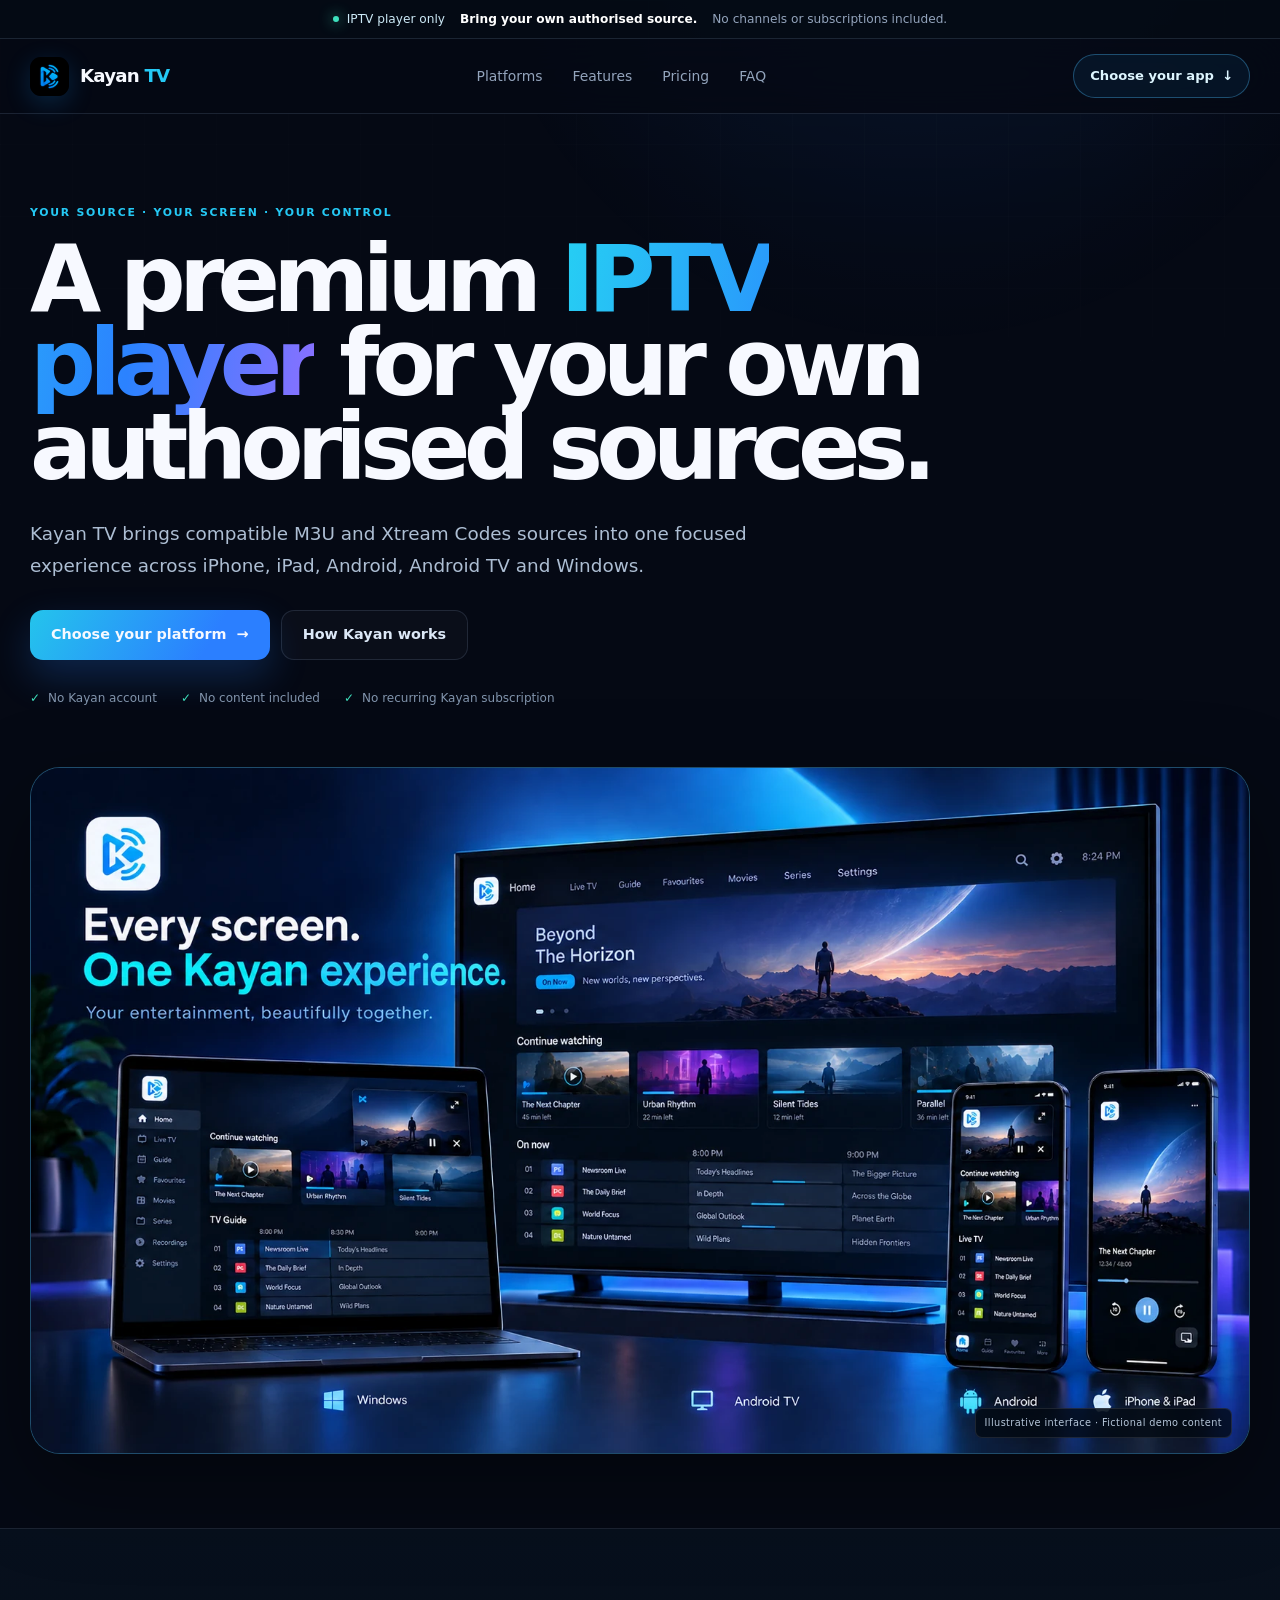
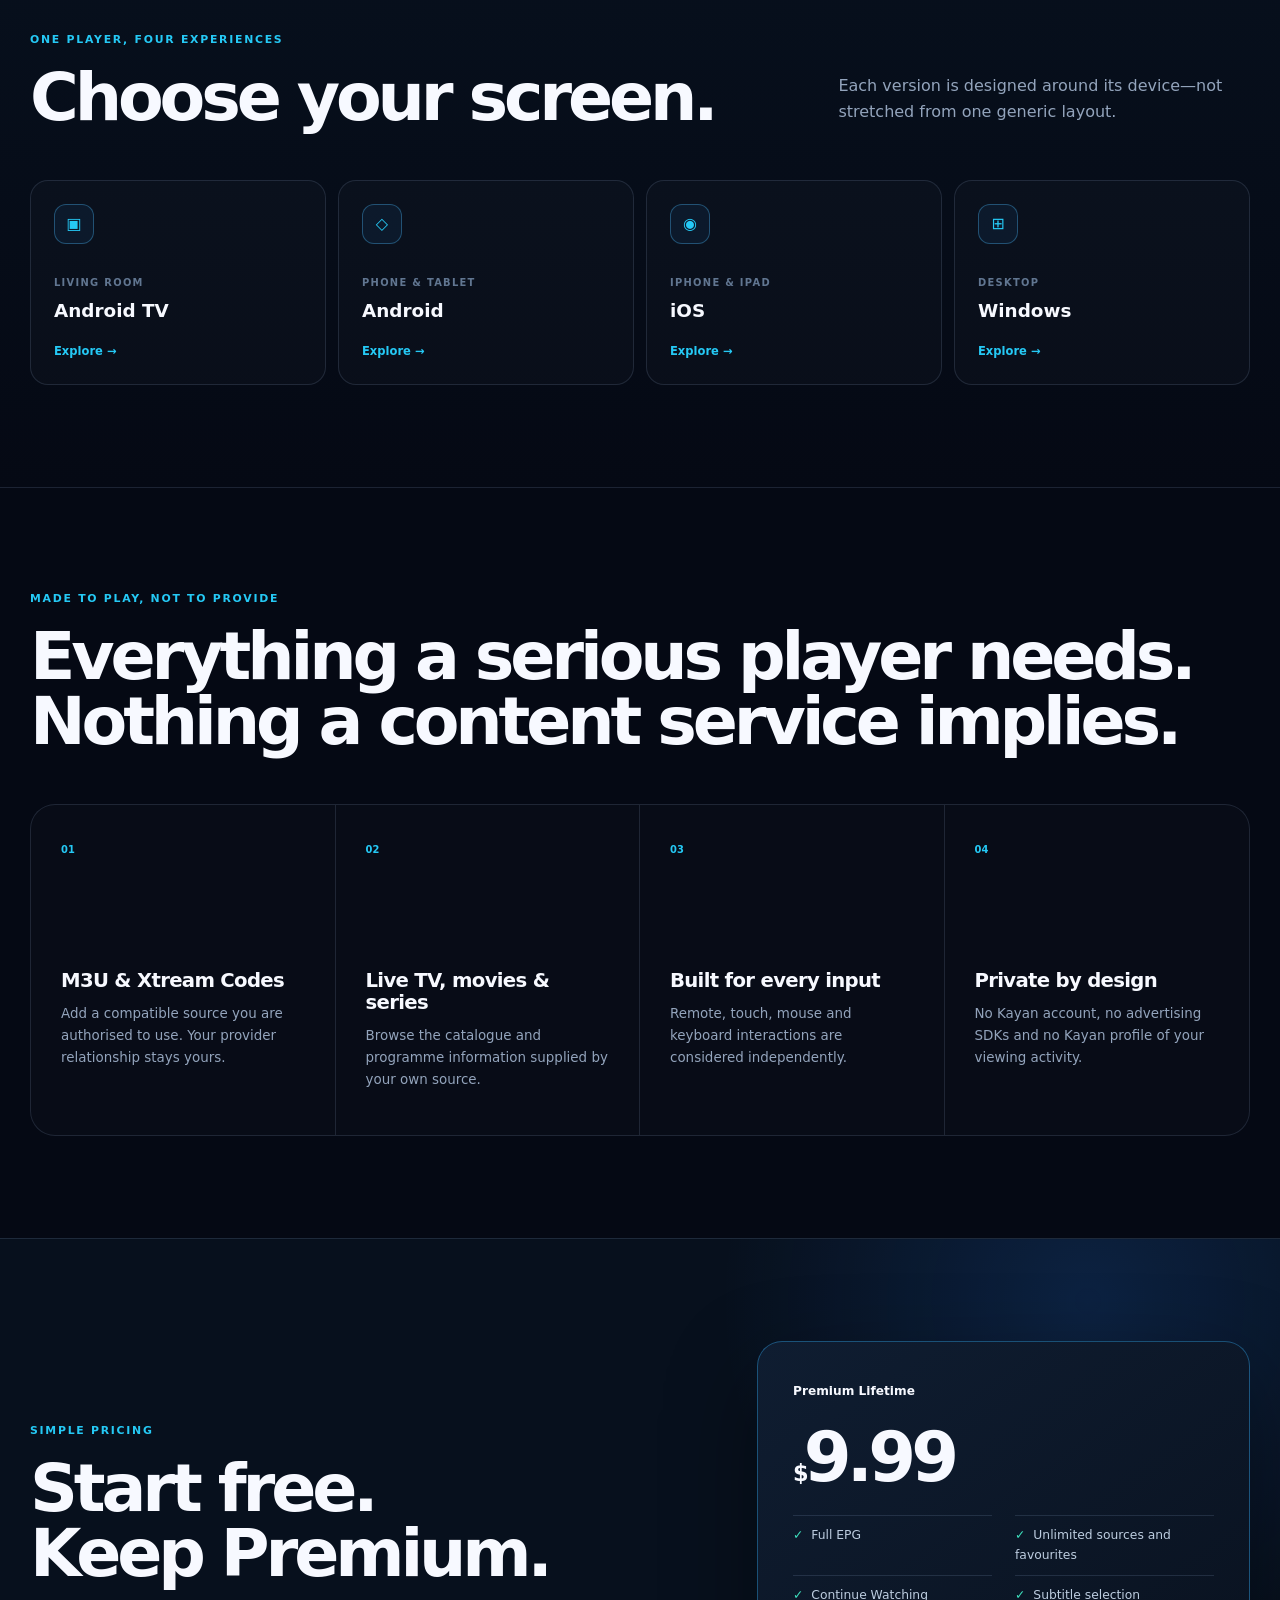
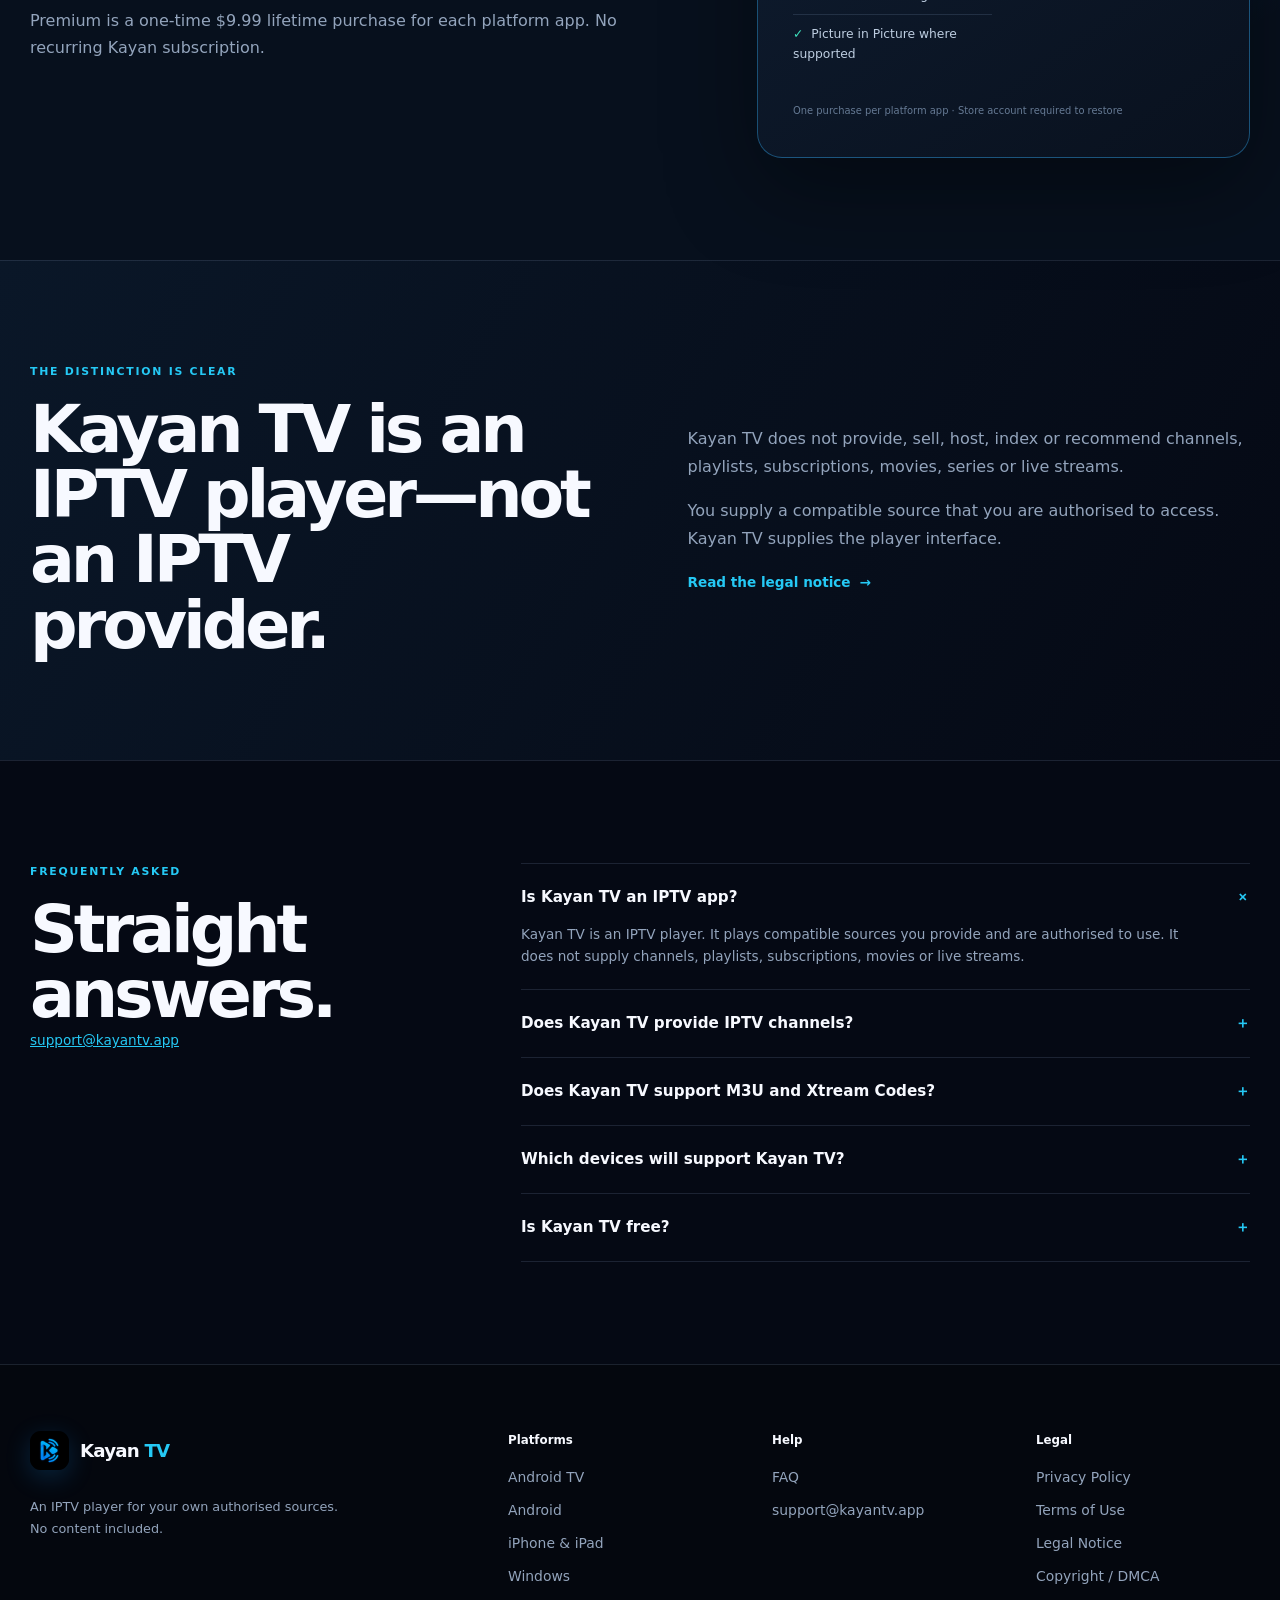
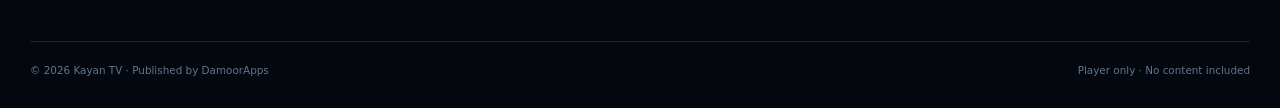
==== commit 5898e782: "Fix mobile layout and prevent stale styles" ====
--- a/index.html
+++ b/index.html
@@ -11,7 +11,7 @@
   <link rel="icon" href="/assets/kayan-icon.png">
   <link rel="apple-touch-icon" href="/assets/kayan-icon.png">
   <link rel="manifest" href="/manifest.webmanifest">
-  <link rel="stylesheet" href="/styles.css">
+  <link rel="stylesheet" href="/styles.css?v=20260917-mobile2">
   <meta property="og:type" content="website">
   <meta property="og:site_name" content="Kayan TV">
   <meta property="og:title" content="Kayan TV — A premium IPTV player for your own sources">
@@ -105,6 +105,6 @@
     </div></section>
   </main>
   <footer class="site-footer"><div class="shell footer-top"><div class="footer-brand"><a class="brand" href="/"><img src="/assets/kayan-icon.png" alt="" width="42" height="42"><span>Kayan <b>TV</b></span></a><p>An IPTV player for your own authorised sources. No content included.</p></div><div class="footer-column"><b>Platforms</b><a href="/android-tv-iptv-player">Android TV</a><a href="/android-iptv-player">Android</a><a href="/ios-iptv-player">iPhone & iPad</a><a href="/windows-iptv-player">Windows</a></div><div class="footer-column"><b>Help</b><a href="#faq">FAQ</a><a data-email="supportEmail" href="mailto:support@kayantv.app">Support</a></div><div class="footer-column"><b>Legal</b><a href="/privacy">Privacy Policy</a><a href="/terms">Terms of Use</a><a href="/legal">Legal Notice</a><a href="/copyright">Copyright / DMCA</a></div></div><div class="shell footer-bottom"><span>© 2026 Kayan TV · Published by <span data-publisher>DamoorApps</span></span><span>Player only · No content included</span></div></footer>
-  <script src="/site.config.js"></script><script src="/app.js"></script>
+  <script src="/site.config.js?v=20260917-mobile2"></script><script src="/app.js?v=20260917-mobile2"></script>
 </body>
 </html>
--- a/styles.css
+++ b/styles.css
@@ -80,7 +80,7 @@
 .hero-proof { list-style: none; display: flex; flex-wrap: wrap; gap: 24px; padding: 0; margin: 29px 0 0; color: #8295ad; font-size: .75rem; }
 .hero-proof li::before { content: "✓"; color: var(--teal); margin-right: 8px; }
 .hero-art { position: relative; margin-top: 58px; overflow: hidden; border: 1px solid var(--line-strong); border-radius: 30px; background: #07101f; box-shadow: var(--shadow); }
-.hero-art img { width: 100%; aspect-ratio: 16/9; object-fit: cover; }
+.hero-art img { width: 100%; height: auto; object-fit: contain; }
 .hero-art > span { position: absolute; right: 17px; bottom: 15px; padding: 6px 9px; border: 1px solid rgba(255, 255, 255, .1); border-radius: 7px; background: rgba(2, 8, 16, .76); backdrop-filter: blur(12px); color: #b5c6d9; font-size: .61rem; letter-spacing: .04em; }
 
 .section { padding: 102px 0; border-top: 1px solid var(--line); }
@@ -147,7 +147,7 @@
 .platform-badges { display: flex; flex-wrap: wrap; gap: 9px; margin-top: 25px; }
 .platform-badges span { padding: 7px 10px; border: 1px solid var(--line); border-radius: 999px; color: #b8c8db; background: rgba(255, 255, 255, .02); font-size: .68rem; }
 .platform-visual { margin-top: 50px; overflow: hidden; border: 1px solid var(--line-strong); border-radius: 29px; background: #070f1c; box-shadow: var(--shadow); }
-.platform-visual img { width: 100%; aspect-ratio: 16/9; object-fit: cover; }
+.platform-visual img { width: 100%; height: auto; object-fit: contain; object-position: center; }
 .visual-note { display: flex; justify-content: space-between; gap: 18px; padding: 13px 16px; color: #6f839c; font-size: .64rem; }
 .platform-intro-grid { display: grid; grid-template-columns: .8fr 1.2fr; gap: 90px; align-items: start; }
 .platform-intro-grid h2 { margin: 0; font-size: clamp(2.9rem, 5vw, 5.2rem); line-height: .98; letter-spacing: -.06em; }
@@ -165,7 +165,7 @@
 .shot-track { display: flex; gap: 17px; overflow-x: auto; scroll-snap-type: x mandatory; scrollbar-width: none; padding: 3px max(24px, calc((100vw - var(--shell)) / 2)) 20px; margin-inline: calc(-1 * max(24px, calc((100vw - var(--shell)) / 2))); }
 .shot-track::-webkit-scrollbar { display: none; }
 .shot-card { position: relative; flex: 0 0 min(980px, 82vw); min-height: 535px; overflow: hidden; scroll-snap-align: start; border: 1px solid var(--line); border-radius: 27px; background: linear-gradient(145deg, #0f1d30, #08101d); }
-.shot-card.image-card img { width: 100%; height: 100%; min-height: 535px; object-fit: cover; }
+.shot-card.image-card img { width: 100%; height: 100%; min-height: 535px; object-fit: contain; object-position: center; background: #03070d; }
 .shot-card-copy { position: absolute; left: 28px; bottom: 26px; max-width: 420px; padding: 17px 19px; border: 1px solid rgba(255, 255, 255, .1); border-radius: 15px; background: rgba(3, 9, 18, .78); backdrop-filter: blur(14px); }
 .shot-card-copy small { color: var(--cyan); font-size: .59rem; font-weight: 800; letter-spacing: .13em; text-transform: uppercase; }
 .shot-card-copy h3 { margin: 5px 0 3px; font-size: 1.25rem; }
@@ -233,7 +233,7 @@
   .home-hero h1, .platform-hero h1 { font-size: clamp(3.35rem, 15vw, 5.2rem); }
   .home-hero-copy > p:not(.eyebrow), .platform-hero-copy > p:not(.eyebrow) { font-size: 1rem; }
   .hero-art { margin-top: 40px; border-radius: 20px; }
-  .hero-art img { aspect-ratio: 4/3; object-position: 62% center; }
+  .hero-art img { height: auto; object-position: center; }
   .section { padding: 75px 0; }
   .compact-heading, .price-band-grid, .player-only-grid, .faq-layout, .platform-intro-grid { grid-template-columns: 1fr; gap: 35px; }
   .platform-tabs-home { grid-template-columns: 1fr 1fr; }
@@ -245,7 +245,7 @@
   .platform-subnav { top: 74px; }
   .platform-hero { padding-top: 55px; }
   .platform-visual { border-radius: 20px; }
-  .platform-visual img { aspect-ratio: 4/3; object-position: 60% center; }
+  .platform-visual img { height: auto; object-position: center; }
   .feature-list > div { grid-template-columns: 110px 1fr; }
   .shot-track { padding-inline: 16px; margin-inline: -16px; }
   .shot-card { flex-basis: 88vw; min-height: 440px; }
@@ -261,32 +261,50 @@
 }
 
 @media (max-width: 480px) {
+  .shell, .container { width: min(100% - 28px, var(--shell)); }
+  .notice-inner { min-height: 32px; justify-content: center; }
   .notice-inner span:last-child { display: none; }
   .nav { min-height: 66px; }
   .nav-cta { padding: 8px 11px; font-size: .7rem; }
-  .home-hero h1, .platform-hero h1 { font-size: 3.48rem; }
+  .home-hero { padding: 46px 0 48px; }
+  .home-hero h1, .platform-hero h1 { font-size: clamp(2.75rem, 13vw, 3.3rem); line-height: .96; letter-spacing: -.058em; }
+  .home-hero-copy > p:not(.eyebrow), .platform-hero-copy > p:not(.eyebrow) { margin: 22px 0; line-height: 1.62; }
   .hero-actions .button { width: 100%; }
   .hero-proof { display: grid; gap: 9px; }
-  .hero-art img, .platform-visual img { aspect-ratio: 1/1; object-position: 68% center; }
+  .hero-art { margin-top: 32px; }
+  .hero-art img, .platform-visual img { height: auto; object-position: center; }
   .hero-art > span { display: none; }
-  .section { padding: 64px 0; }
-  .section-heading h2, .price-band h2, .player-only h2, .faq-intro h2, .page h1 { font-size: 2.75rem; }
+  .section { padding: 56px 0; }
+  .section-heading { margin-bottom: 34px; }
+  .section-heading h2, .price-band h2, .player-only h2, .faq-intro h2, .page h1 { font-size: clamp(2.25rem, 11vw, 2.75rem); line-height: 1.02; }
   .platform-tabs-home { grid-template-columns: 1fr; }
   .platform-tabs-home a { padding: 20px; }
   .tab-icon { margin-bottom: 20px; }
   .platform-subnav { top: 66px; }
+  .platform-subnav .platform-tabs { padding: 9px 0; }
+  .platform-subnav .platform-tabs a { padding: 8px 12px; font-size: .72rem; }
+  .platform-hero { padding: 42px 0 30px; }
+  .platform-badges { gap: 6px; margin-top: 20px; }
+  .platform-badges span { padding: 6px 9px; }
+  .platform-visual { margin-top: 28px; }
   .visual-note { display: block; }
   .visual-note span { display: block; margin-top: 4px; }
   .feature-list > div { grid-template-columns: 1fr; gap: 4px; }
   .carousel-head { align-items: center; }
+  .carousel-head h2 { font-size: 2.25rem; }
   .carousel-controls button { width: 40px; height: 40px; }
-  .shot-card { flex-basis: 91vw; min-height: 410px; border-radius: 20px; }
-  .shot-card.image-card img { min-height: 410px; object-position: 62% center; }
-  .shot-card-copy { left: 16px; right: 16px; bottom: 15px; }
+  .shot-track { gap: 12px; }
+  .shot-card { flex-basis: calc(100vw - 28px); min-height: 0; border-radius: 20px; }
+  .shot-card.image-card { display: flex; flex-direction: column; }
+  .shot-card.image-card img { height: auto; min-height: 0; object-fit: contain; object-position: center; }
+  .shot-card-copy { position: static; max-width: none; padding: 18px; border: 0; border-top: 1px solid var(--line); border-radius: 0; background: #08111f; backdrop-filter: none; }
   .shot-card.ui-card { padding: 22px; }
+  .shot-story h3 { font-size: 1.85rem; }
   .fake-row { grid-template-columns: 1fr 1fr; }
   .epg-grid { grid-template-columns: 75px 1fr 1fr; }
   .epg-grid span:nth-child(4n) { display: none; }
+  .availability-card { padding: 25px; gap: 24px; }
+  .availability-card h2 { font-size: 2.25rem; }
   .footer-top { grid-template-columns: 1fr; }
   .footer-brand { grid-column: auto; }
   .footer-inner { flex-direction: column; }
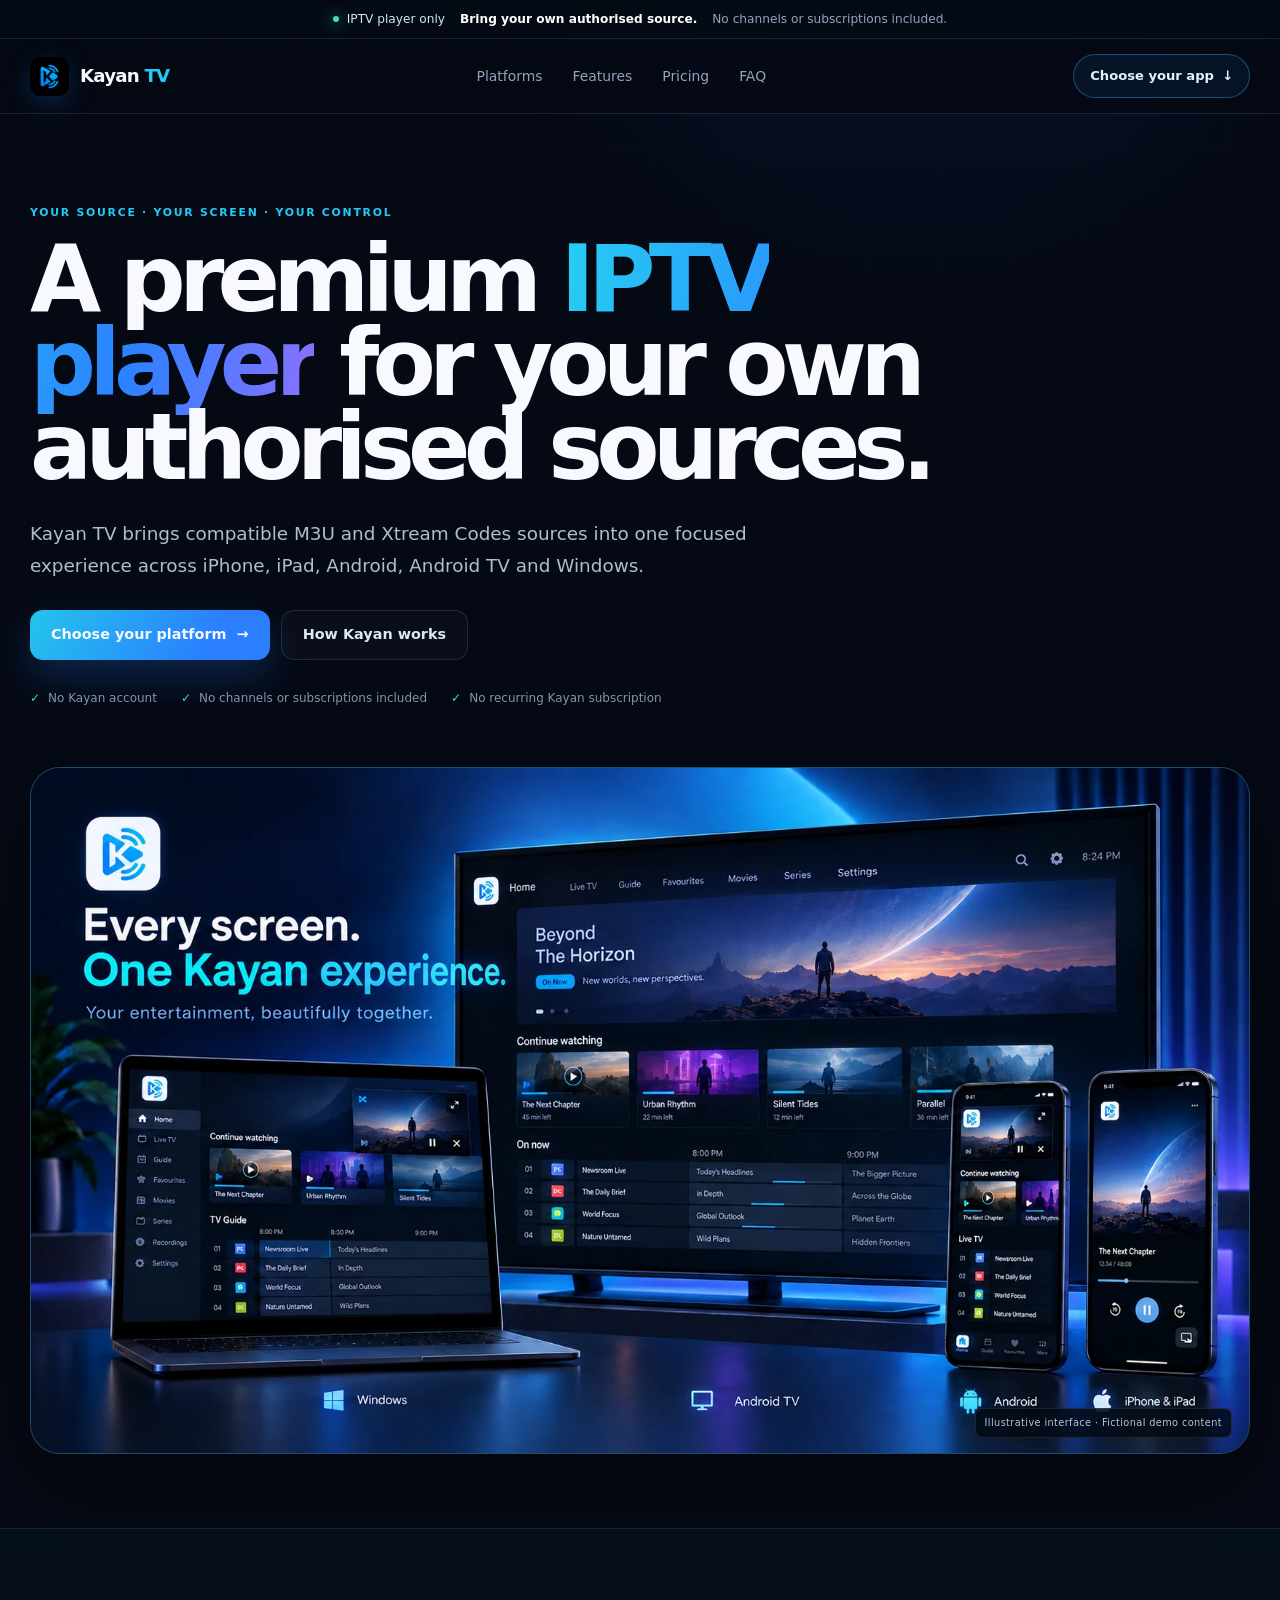
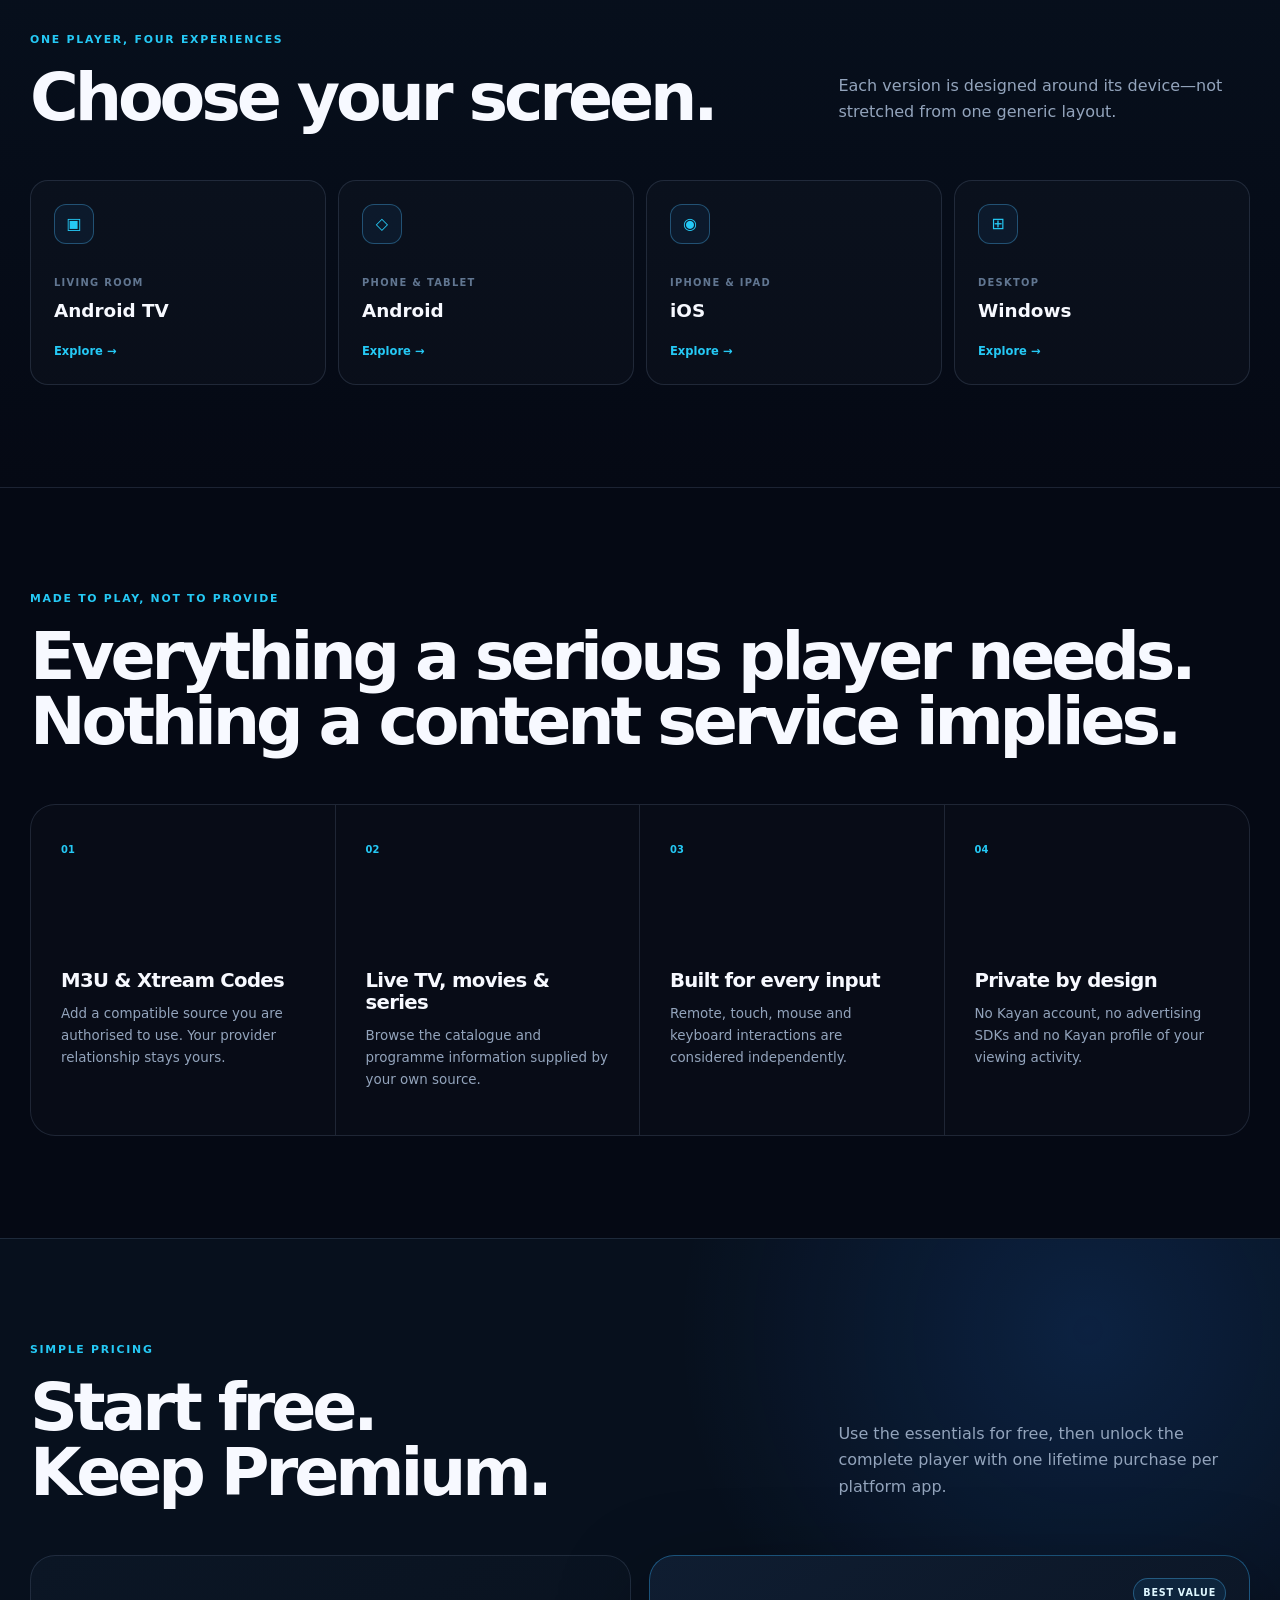
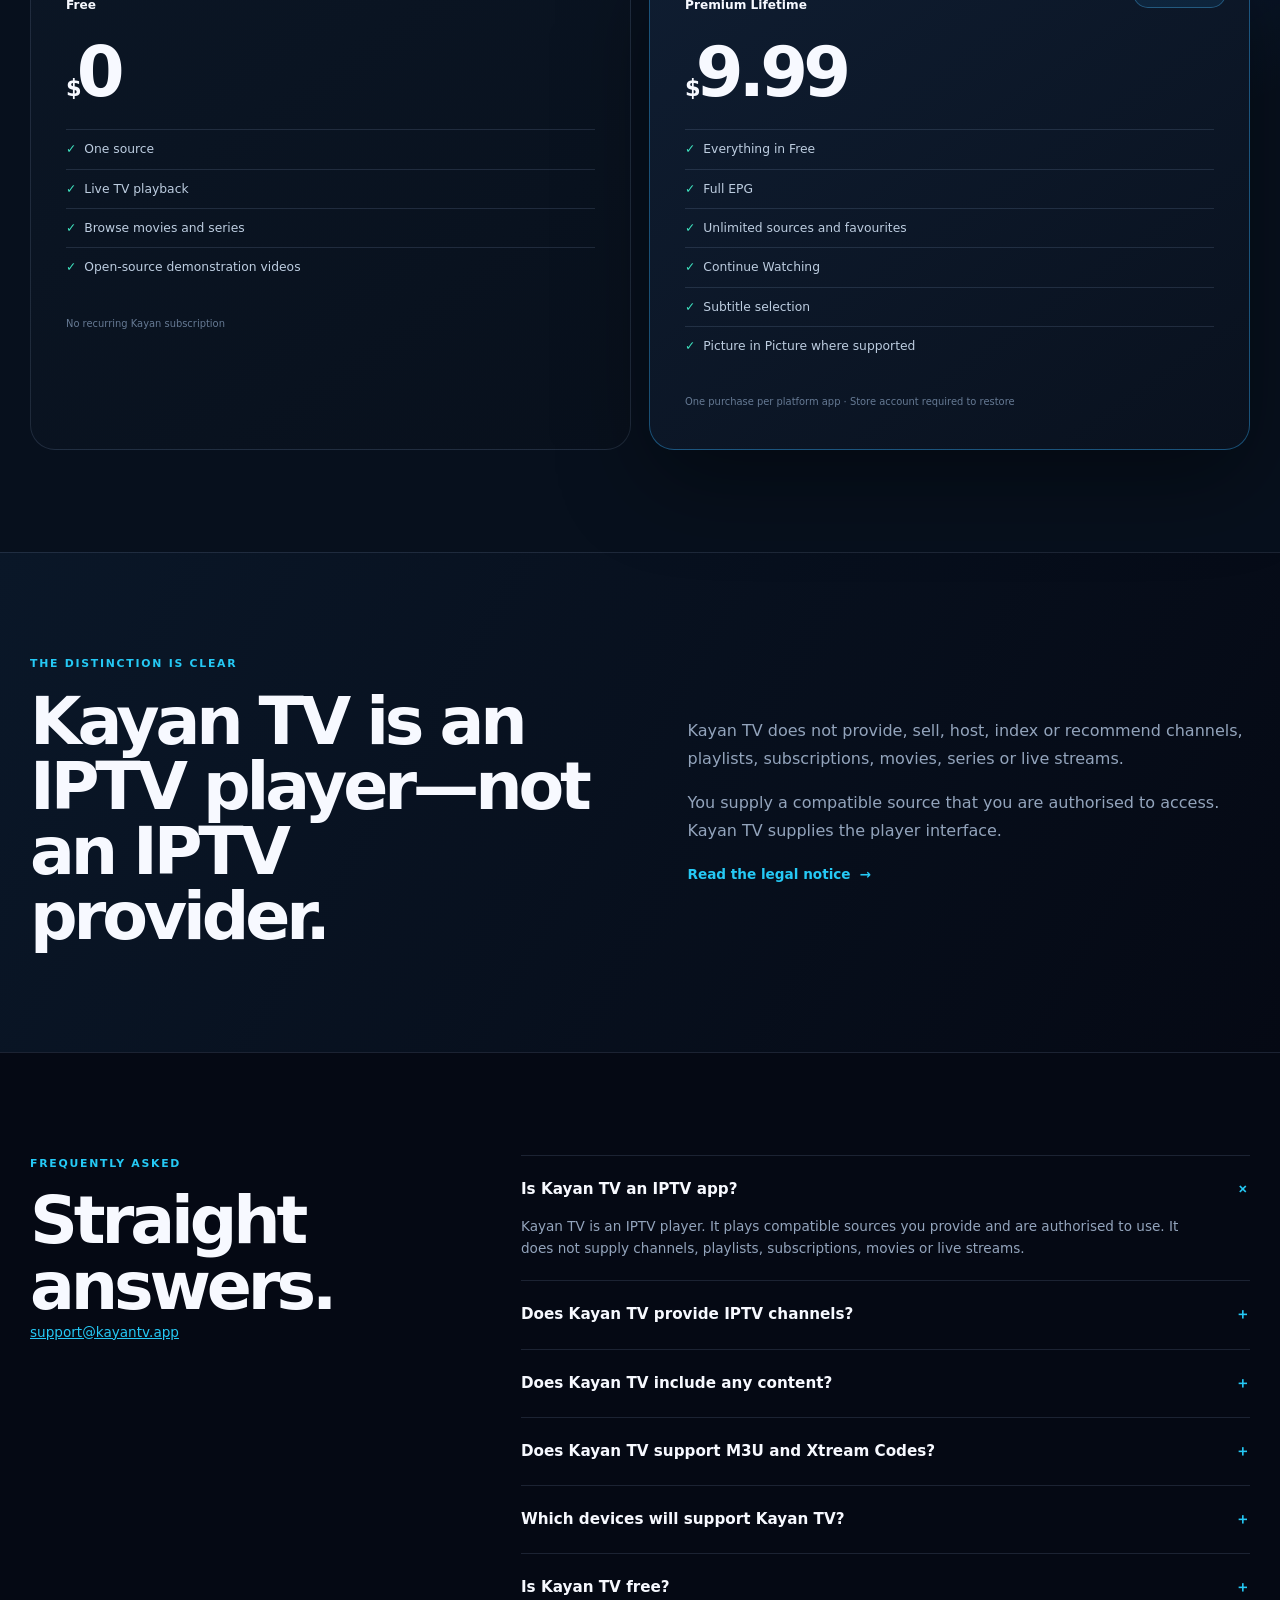
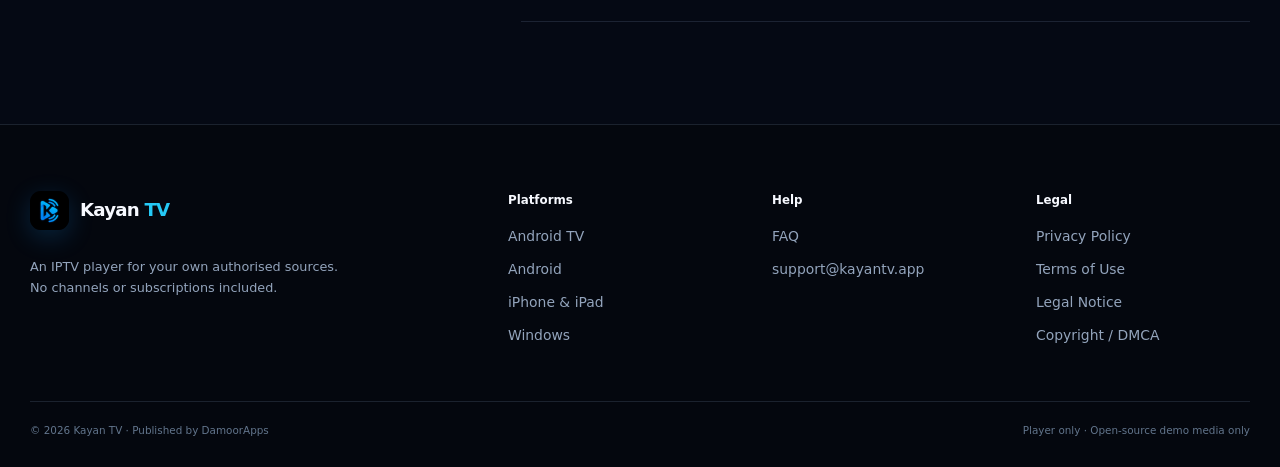
==== commit ddb31ad5: "Clarify demo media and add free pricing tier" ====
--- a/index.html
+++ b/index.html
@@ -4,24 +4,24 @@
   <meta charset="utf-8">
   <meta name="viewport" content="width=device-width,initial-scale=1,viewport-fit=cover">
   <title>Kayan TV — IPTV Player for iOS, Android TV & Windows</title>
-  <meta name="description" content="Kayan TV is an IPTV player supporting compatible M3U and Xtream Codes sources on iOS, Android, Android TV and Windows. No content included.">
+  <meta name="description" content="Kayan TV is an IPTV player supporting compatible M3U and Xtream Codes sources on iOS, Android, Android TV and Windows. No channels or subscriptions included.">
   <meta name="robots" content="index,follow,max-image-preview:large,max-snippet:-1,max-video-preview:-1">
   <meta name="theme-color" content="#050914">
   <link rel="canonical" href="https://kayantv.app/">
   <link rel="icon" href="/assets/kayan-icon.png">
   <link rel="apple-touch-icon" href="/assets/kayan-icon.png">
   <link rel="manifest" href="/manifest.webmanifest">
-  <link rel="stylesheet" href="/styles.css?v=20260917-mobile2">
+  <link rel="stylesheet" href="/styles.css?v=20260917-pricing3">
   <meta property="og:type" content="website">
   <meta property="og:site_name" content="Kayan TV">
   <meta property="og:title" content="Kayan TV — A premium IPTV player for your own sources">
-  <meta property="og:description" content="M3U and Xtream Codes player for iOS, Android, Android TV and Windows. No content included.">
+  <meta property="og:description" content="M3U and Xtream Codes player for iOS, Android, Android TV and Windows. No channels or subscriptions included.">
   <meta property="og:url" content="https://kayantv.app/">
   <meta property="og:image" content="https://kayantv.app/assets/kayan-multiplatform-carousel-v1.png">
   <meta property="og:image:alt" content="Kayan TV running across Windows, Android TV, Android and iPhone devices">
   <meta name="twitter:card" content="summary_large_image">
   <meta name="twitter:title" content="Kayan TV — IPTV player for every screen">
-  <meta name="twitter:description" content="Bring your own authorised M3U or Xtream Codes source. Kayan TV supplies no content.">
+  <meta name="twitter:description" content="Bring your own authorised M3U or Xtream Codes source. Kayan TV supplies no channels or subscriptions.">
   <meta name="twitter:image" content="https://kayantv.app/assets/kayan-multiplatform-carousel-v1.png">
   <script type="application/ld+json">
   {
@@ -29,10 +29,11 @@
     "@graph":[
       {"@type":"WebSite","@id":"https://kayantv.app/#website","url":"https://kayantv.app/","name":"Kayan TV","description":"IPTV player for authorised M3U and Xtream Codes sources","inLanguage":"en"},
       {"@type":"Organization","@id":"https://kayantv.app/#publisher","name":"DamoorApps","url":"https://kayantv.app/","logo":"https://kayantv.app/assets/kayan-icon.png","email":"support@kayantv.app"},
-      {"@type":"SoftwareApplication","@id":"https://kayantv.app/#app","name":"Kayan TV","url":"https://kayantv.app/","image":"https://kayantv.app/assets/kayan-icon.png","applicationCategory":"MultimediaApplication","operatingSystem":"iOS, iPadOS, Android, Android TV, Windows","description":"An IPTV player for compatible M3U and Xtream Codes sources the user is authorised to access. No content is included.","publisher":{"@id":"https://kayantv.app/#publisher"},"offers":[{"@type":"Offer","name":"Free","price":"0","priceCurrency":"USD"},{"@type":"Offer","name":"Premium Lifetime","price":"9.99","priceCurrency":"USD"}]},
+      {"@type":"SoftwareApplication","@id":"https://kayantv.app/#app","name":"Kayan TV","url":"https://kayantv.app/","image":"https://kayantv.app/assets/kayan-icon.png","applicationCategory":"MultimediaApplication","operatingSystem":"iOS, iPadOS, Android, Android TV, Windows","description":"An IPTV player for compatible M3U and Xtream Codes sources the user is authorised to access. No channels or subscriptions are included; only a few open-source demonstration videos are provided.","publisher":{"@id":"https://kayantv.app/#publisher"},"offers":[{"@type":"Offer","name":"Free","price":"0","priceCurrency":"USD"},{"@type":"Offer","name":"Premium Lifetime","price":"9.99","priceCurrency":"USD"}]},
       {"@type":"FAQPage","mainEntity":[
         {"@type":"Question","name":"Is Kayan TV an IPTV app?","acceptedAnswer":{"@type":"Answer","text":"Kayan TV is an IPTV player. It plays compatible sources you provide and are authorised to use. It does not supply channels, playlists, subscriptions, movies or live streams."}},
         {"@type":"Question","name":"Does Kayan TV include IPTV channels?","acceptedAnswer":{"@type":"Answer","text":"No. Kayan TV is player software only and includes no channels, playlists, subscriptions, movies or live streams."}},
+        {"@type":"Question","name":"Does Kayan TV include any content?","acceptedAnswer":{"@type":"Answer","text":"Only a few open-source demonstration videos—Apple's public test streams and Blender open movies—so you can see how the player works. Nothing else."}},
         {"@type":"Question","name":"Does Kayan TV support M3U and Xtream Codes?","acceptedAnswer":{"@type":"Answer","text":"Kayan TV supports compatible M3U and Xtream Codes sources that you provide and are authorised to use."}}
       ]}
     ]
@@ -56,7 +57,7 @@
         <h1>A premium <em>IPTV player</em> for your own authorised sources.</h1>
         <p>Kayan TV brings compatible M3U and Xtream Codes sources into one focused experience across iPhone, iPad, Android, Android TV and Windows.</p>
         <div class="hero-actions"><a class="button button-primary" href="#platforms">Choose your platform <span aria-hidden="true">→</span></a><a class="button button-secondary" href="#player-only">How Kayan works</a></div>
-        <ul class="hero-proof" aria-label="Kayan TV product promises"><li>No Kayan account</li><li>No content included</li><li>No recurring Kayan subscription</li></ul>
+        <ul class="hero-proof" aria-label="Kayan TV product promises"><li>No Kayan account</li><li>No channels or subscriptions included</li><li>No recurring Kayan subscription</li></ul>
       </div>
       <div class="hero-art"><img src="/assets/kayan-multiplatform-carousel-v1.webp" alt="Kayan TV IPTV player shown on Windows, Android TV, Android and iPhone" width="1672" height="942" fetchpriority="high"><span>Illustrative interface · Fictional demo content</span></div>
     </section>
@@ -83,9 +84,12 @@
       </div>
     </div></section>
 
-    <section class="section price-band" id="pricing"><div class="shell price-band-grid">
-      <div><p class="eyebrow">Simple pricing</p><h2>Start free.<br>Keep Premium.</h2><p>Premium is a one-time $9.99 lifetime purchase for each platform app. No recurring Kayan subscription.</p></div>
-      <div class="price-summary"><span class="price-label">Premium Lifetime</span><strong><small>$</small>9.99</strong><ul><li>Full EPG</li><li>Unlimited sources and favourites</li><li>Continue Watching</li><li>Subtitle selection</li><li>Picture in Picture where supported</li></ul><small>One purchase per platform app · Store account required to restore</small></div>
+    <section class="section price-band" id="pricing"><div class="shell">
+      <div class="section-heading compact-heading"><div><p class="eyebrow">Simple pricing</p><h2>Start free.<br>Keep Premium.</h2></div><p>Use the essentials for free, then unlock the complete player with one lifetime purchase per platform app.</p></div>
+      <div class="pricing-grid">
+        <article class="price-summary free-plan"><span class="price-label">Free</span><strong><small>$</small>0</strong><ul><li>One source</li><li>Live TV playback</li><li>Browse movies and series</li><li>Open-source demonstration videos</li></ul><small>No recurring Kayan subscription</small></article>
+        <article class="price-summary premium-plan"><span class="price-label">Premium Lifetime</span><strong><small>$</small>9.99</strong><ul><li>Everything in Free</li><li>Full EPG</li><li>Unlimited sources and favourites</li><li>Continue Watching</li><li>Subtitle selection</li><li>Picture in Picture where supported</li></ul><small>One purchase per platform app · Store account required to restore</small></article>
+      </div>
     </div></section>
 
     <section class="section player-only" id="player-only"><div class="shell player-only-grid">
@@ -98,13 +102,14 @@
       <div class="faq-list">
         <details open><summary>Is Kayan TV an IPTV app?<span>＋</span></summary><p>Kayan TV is an IPTV player. It plays compatible sources you provide and are authorised to use. It does not supply channels, playlists, subscriptions, movies or live streams.</p></details>
         <details><summary>Does Kayan TV provide IPTV channels?<span>＋</span></summary><p>No. Kayan TV is player software only. No channels or commercial media are included.</p></details>
+        <details><summary>Does Kayan TV include any content?<span>＋</span></summary><p>Only a few open-source demonstration videos—Apple’s public test streams and Blender open movies—so you can see how the player works. Nothing else.</p></details>
         <details><summary>Does Kayan TV support M3U and Xtream Codes?<span>＋</span></summary><p>Yes. Kayan TV supports compatible M3U and Xtream Codes sources that you provide and are authorised to use.</p></details>
         <details><summary>Which devices will support Kayan TV?<span>＋</span></summary><p>Kayan TV is designed for iPhone and iPad, Android phones and tablets, Android TV and Windows PCs.</p></details>
-        <details><summary>Is Kayan TV free?<span>＋</span></summary><p>Kayan TV includes free player features. Premium unlocks the complete player for a one-time $9.99 purchase per platform app. Content is never included.</p></details>
+        <details><summary>Is Kayan TV free?<span>＋</span></summary><p>Kayan TV includes free player features. Premium unlocks the complete player for a one-time $9.99 purchase per platform app. No channels or subscriptions are included.</p></details>
       </div>
     </div></section>
   </main>
-  <footer class="site-footer"><div class="shell footer-top"><div class="footer-brand"><a class="brand" href="/"><img src="/assets/kayan-icon.png" alt="" width="42" height="42"><span>Kayan <b>TV</b></span></a><p>An IPTV player for your own authorised sources. No content included.</p></div><div class="footer-column"><b>Platforms</b><a href="/android-tv-iptv-player">Android TV</a><a href="/android-iptv-player">Android</a><a href="/ios-iptv-player">iPhone & iPad</a><a href="/windows-iptv-player">Windows</a></div><div class="footer-column"><b>Help</b><a href="#faq">FAQ</a><a data-email="supportEmail" href="mailto:support@kayantv.app">Support</a></div><div class="footer-column"><b>Legal</b><a href="/privacy">Privacy Policy</a><a href="/terms">Terms of Use</a><a href="/legal">Legal Notice</a><a href="/copyright">Copyright / DMCA</a></div></div><div class="shell footer-bottom"><span>© 2026 Kayan TV · Published by <span data-publisher>DamoorApps</span></span><span>Player only · No content included</span></div></footer>
-  <script src="/site.config.js?v=20260917-mobile2"></script><script src="/app.js?v=20260917-mobile2"></script>
+  <footer class="site-footer"><div class="shell footer-top"><div class="footer-brand"><a class="brand" href="/"><img src="/assets/kayan-icon.png" alt="" width="42" height="42"><span>Kayan <b>TV</b></span></a><p>An IPTV player for your own authorised sources. No channels or subscriptions included.</p></div><div class="footer-column"><b>Platforms</b><a href="/android-tv-iptv-player">Android TV</a><a href="/android-iptv-player">Android</a><a href="/ios-iptv-player">iPhone & iPad</a><a href="/windows-iptv-player">Windows</a></div><div class="footer-column"><b>Help</b><a href="#faq">FAQ</a><a data-email="supportEmail" href="mailto:support@kayantv.app">Support</a></div><div class="footer-column"><b>Legal</b><a href="/privacy">Privacy Policy</a><a href="/terms">Terms of Use</a><a href="/legal">Legal Notice</a><a href="/copyright">Copyright / DMCA</a></div></div><div class="shell footer-bottom"><span>© 2026 Kayan TV · Published by <span data-publisher>DamoorApps</span></span><span>Player only · Open-source demo media only</span></div></footer>
+  <script src="/site.config.js?v=20260917-pricing3"></script><script src="/app.js?v=20260917-pricing3"></script>
 </body>
 </html>
--- a/styles.css
+++ b/styles.css
@@ -86,7 +86,7 @@
 .section { padding: 102px 0; border-top: 1px solid var(--line); }
 .section-heading { margin-bottom: 50px; }
 .section-heading h2, .price-band h2, .player-only h2, .faq-intro h2, .page h1 { margin: 0; font-size: clamp(2.8rem, 5.2vw, 5.2rem); line-height: .98; letter-spacing: -.062em; }
-.section-heading > p:last-child, .compact-heading > p, .price-band-grid > div > p:last-child, .player-only-grid > div:last-child p { color: var(--muted); }
+.section-heading > p:last-child, .compact-heading > p, .player-only-grid > div:last-child p { color: var(--muted); }
 .compact-heading { display: grid; grid-template-columns: 1fr .55fr; align-items: end; gap: 60px; }
 .compact-heading > p { margin: 0 0 5px; max-width: 430px; }
 
@@ -109,13 +109,14 @@
 .value-grid p { color: var(--muted); font-size: .84rem; }
 
 .price-band { background: radial-gradient(circle at 85% 10%, rgba(38, 126, 255, .16), transparent 30%), #07101d; }
-.price-band-grid { display: grid; grid-template-columns: 1fr .78fr; align-items: center; gap: 95px; }
-.price-band-grid > div:first-child > p:last-child { max-width: 600px; margin-top: 22px; }
+.pricing-grid { display: grid; grid-template-columns: 1fr 1fr; gap: 18px; }
 .price-summary { position: relative; padding: 35px; border: 1px solid rgba(51, 180, 255, .38); border-radius: 25px; background: linear-gradient(145deg, #0f1d31, #09111e); box-shadow: var(--shadow); }
+.price-summary.free-plan { border-color: var(--line); background: linear-gradient(145deg, #0b1625, #08101c); box-shadow: none; }
+.price-summary.premium-plan::before { content: "Best value"; position: absolute; top: 22px; right: 23px; padding: 6px 9px; border: 1px solid var(--line-strong); border-radius: 999px; color: #dff7ff; background: rgba(36, 156, 239, .1); font-size: .6rem; font-weight: 800; letter-spacing: .08em; text-transform: uppercase; }
 .price-label { font-size: .76rem; font-weight: 780; }
 .price-summary > strong { display: block; margin: 20px 0 23px; font-size: 4.3rem; line-height: 1; letter-spacing: -.07em; }
 .price-summary > strong small { font-size: 1.4rem; }
-.price-summary ul { list-style: none; padding: 0; margin: 0 0 22px; display: grid; grid-template-columns: 1fr 1fr; gap: 0 23px; }
+.price-summary ul { list-style: none; padding: 0; margin: 0 0 22px; display: grid; grid-template-columns: 1fr; gap: 0; }
 .price-summary li { padding: 9px 0; border-top: 1px solid var(--line); color: #bdcde0; font-size: .77rem; }
 .price-summary li::before { content: "✓"; color: var(--teal); margin-right: 8px; }
 .price-summary > small { color: #667a94; font-size: .62rem; }
@@ -219,7 +220,7 @@
   .value-grid { grid-template-columns: 1fr 1fr; }
   .value-grid article:nth-child(2) { border-right: 0; }
   .value-grid article:nth-child(-n+2) { border-bottom: 1px solid var(--line); }
-  .price-band-grid, .platform-intro-grid { gap: 50px; }
+  .platform-intro-grid { gap: 50px; }
   .shot-card { min-height: 475px; }
   .shot-card.image-card img { min-height: 475px; }
 }
@@ -235,7 +236,7 @@
   .hero-art { margin-top: 40px; border-radius: 20px; }
   .hero-art img { height: auto; object-position: center; }
   .section { padding: 75px 0; }
-  .compact-heading, .price-band-grid, .player-only-grid, .faq-layout, .platform-intro-grid { grid-template-columns: 1fr; gap: 35px; }
+  .compact-heading, .pricing-grid, .player-only-grid, .faq-layout, .platform-intro-grid { grid-template-columns: 1fr; gap: 35px; }
   .platform-tabs-home { grid-template-columns: 1fr 1fr; }
   .value-grid { grid-template-columns: 1fr; }
   .value-grid article { min-height: 225px; border-right: 0; border-bottom: 1px solid var(--line); }
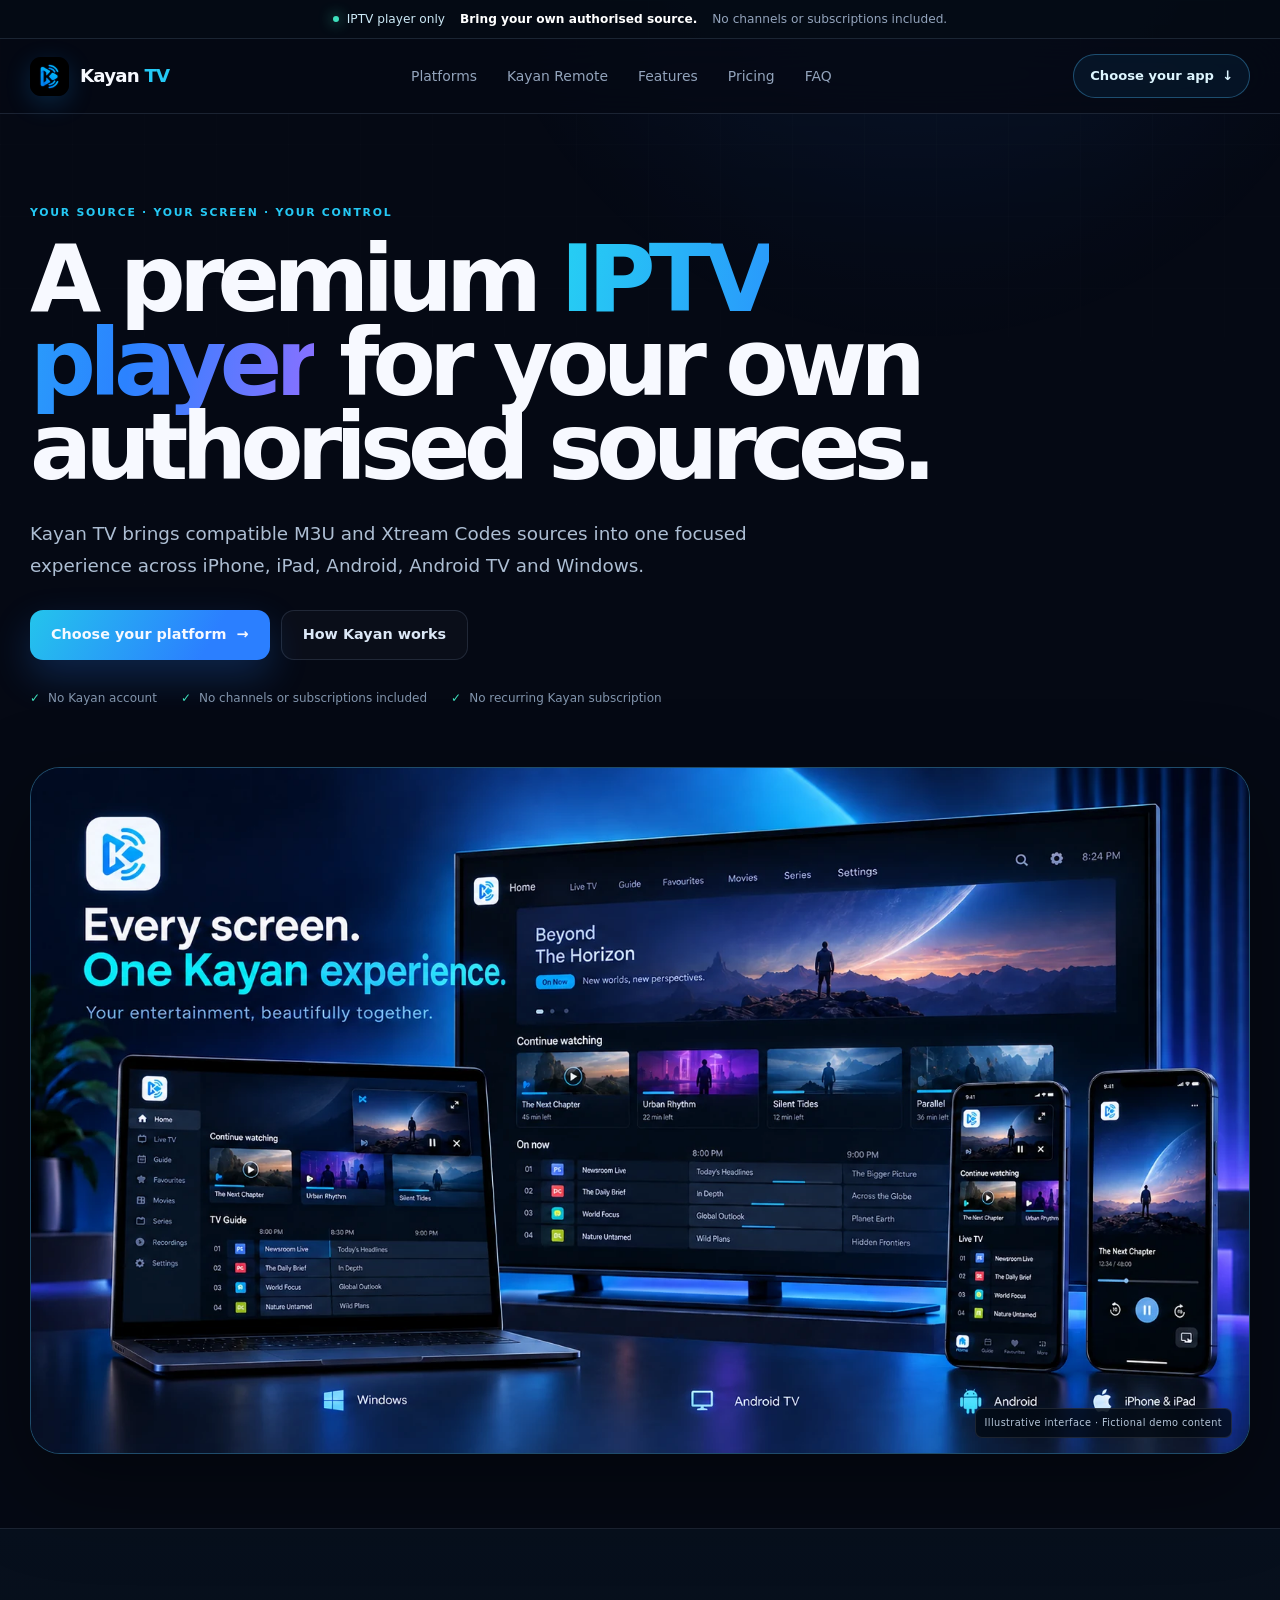
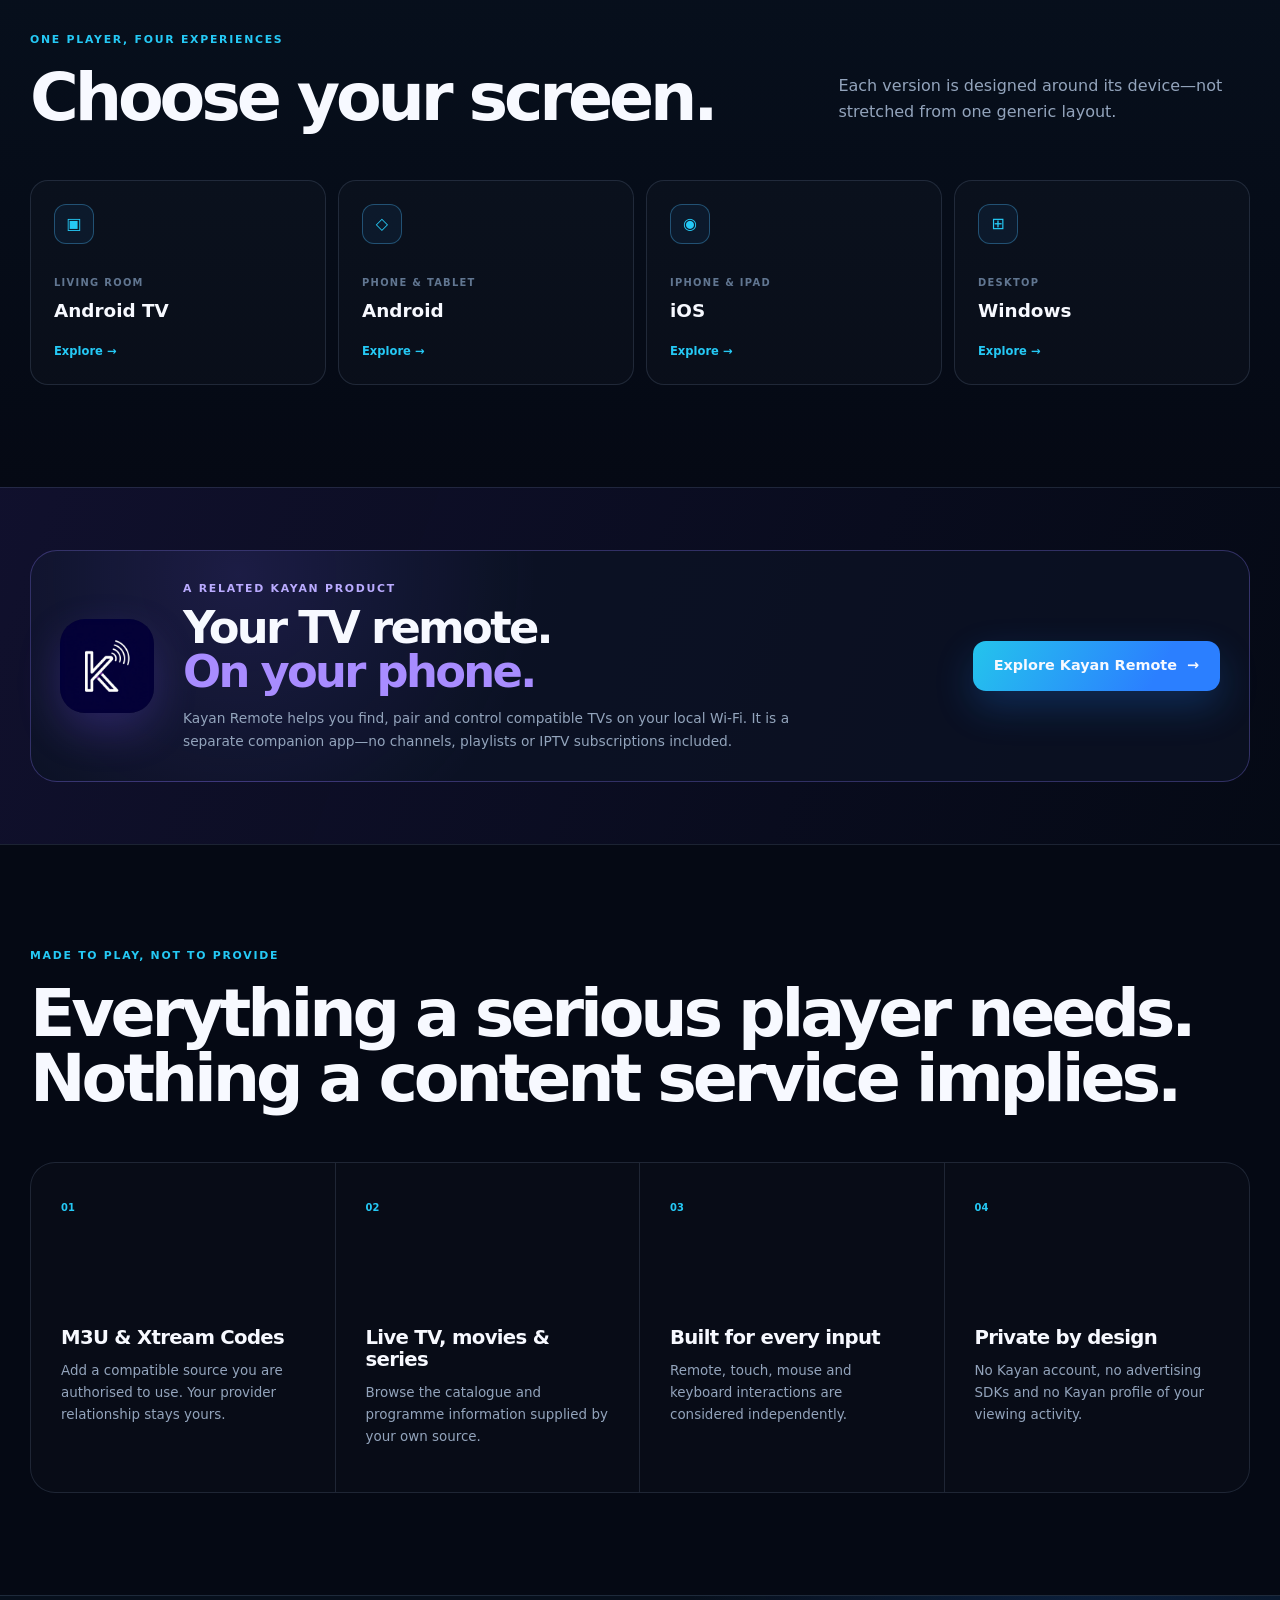
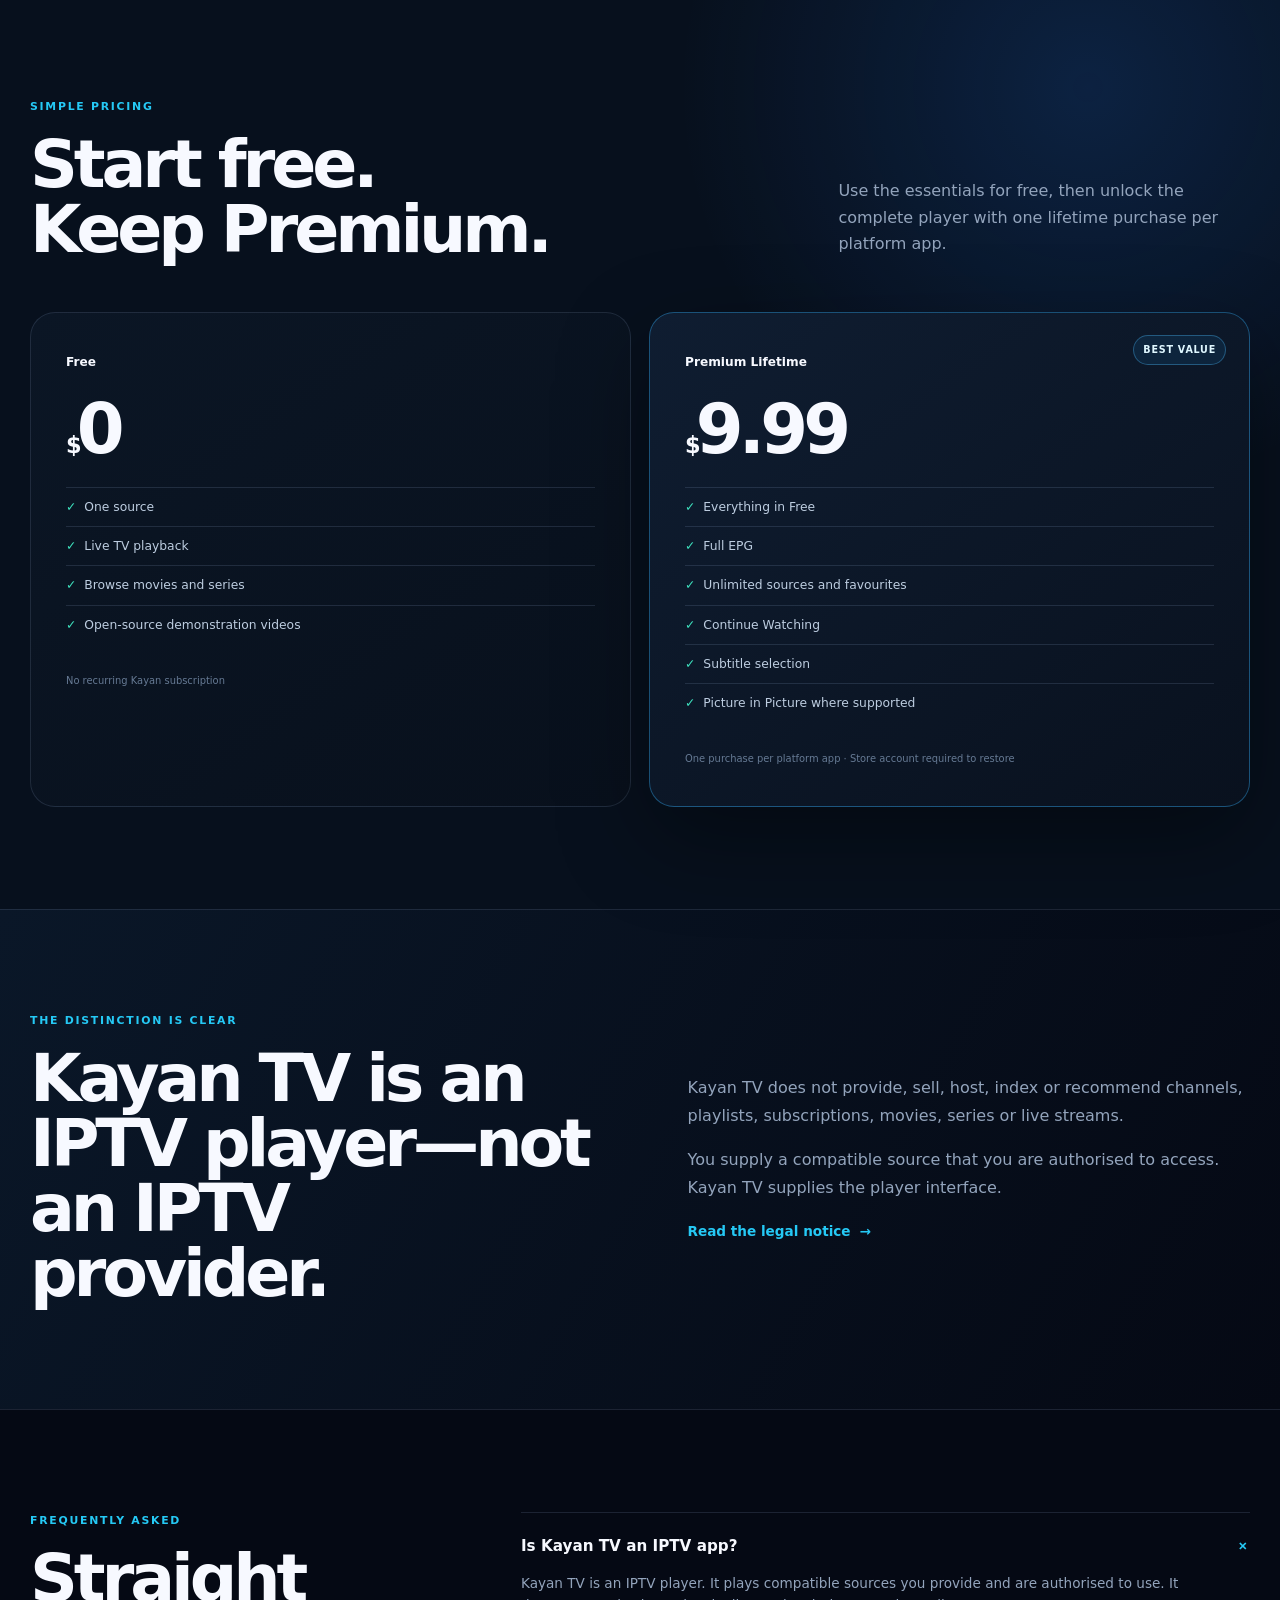
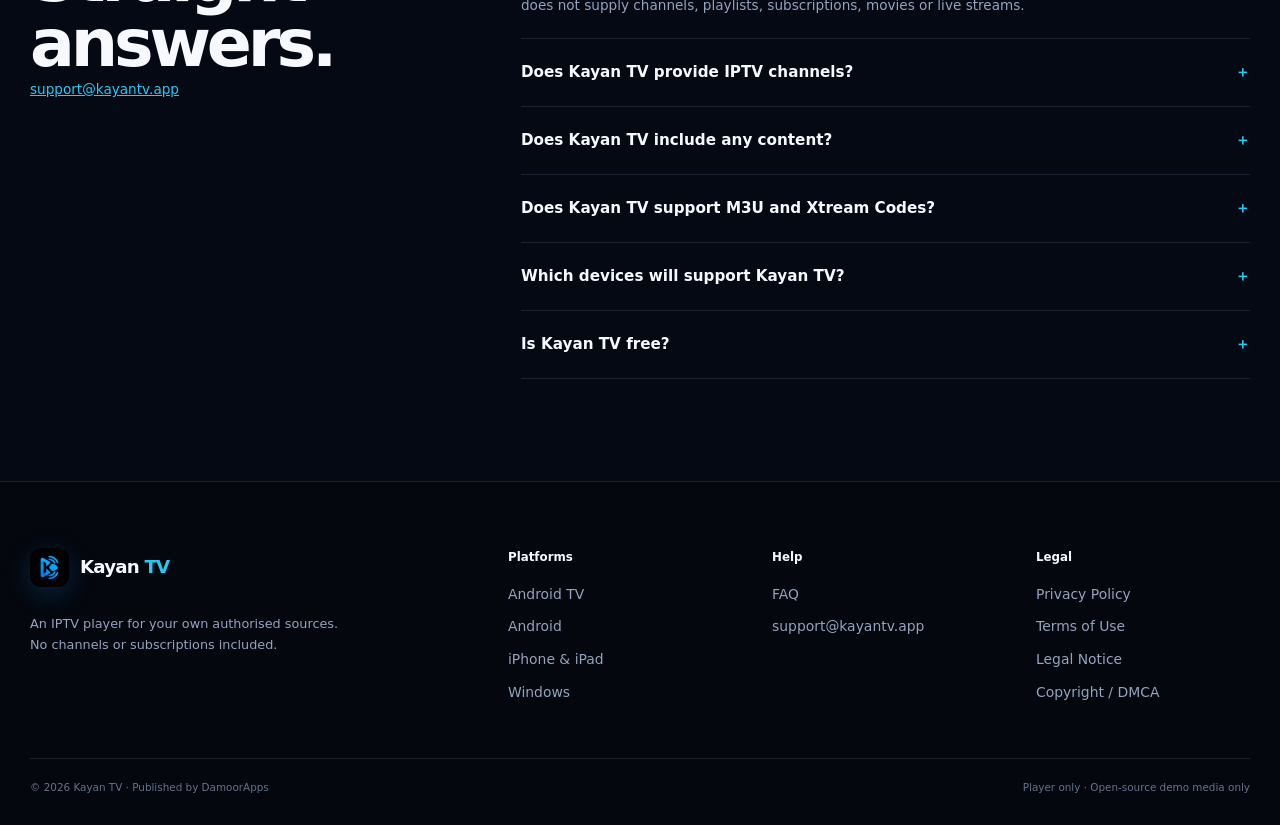
==== commit b5a8bdba: "Add Kayan Remote product page" ====
--- a/index.html
+++ b/index.html
@@ -11,7 +11,7 @@
   <link rel="icon" href="/assets/kayan-icon.png">
   <link rel="apple-touch-icon" href="/assets/kayan-icon.png">
   <link rel="manifest" href="/manifest.webmanifest">
-  <link rel="stylesheet" href="/styles.css?v=20260917-pricing3">
+  <link rel="stylesheet" href="/styles.css?v=20260926-remote1">
   <meta property="og:type" content="website">
   <meta property="og:site_name" content="Kayan TV">
   <meta property="og:title" content="Kayan TV — A premium IPTV player for your own sources">
@@ -46,7 +46,7 @@
   <header class="site-header">
     <nav class="shell nav" aria-label="Primary navigation">
       <a class="brand" href="/" aria-label="Kayan TV home"><img src="/assets/kayan-icon.png" alt="" width="42" height="42"><span>Kayan <b>TV</b></span></a>
-      <div class="nav-links"><a href="#platforms">Platforms</a><a href="#why-kayan">Features</a><a href="#pricing">Pricing</a><a href="#faq">FAQ</a></div>
+      <div class="nav-links"><a href="#platforms">Platforms</a><a href="/remote">Kayan Remote</a><a href="#why-kayan">Features</a><a href="#pricing">Pricing</a><a href="#faq">FAQ</a></div>
       <a class="nav-cta" href="#platforms">Choose your app <span aria-hidden="true">↓</span></a>
     </nav>
   </header>
@@ -73,6 +73,12 @@
         </nav>
       </div>
     </section>
+
+    <section class="section related-product" aria-labelledby="remote-heading"><div class="shell remote-callout">
+      <div class="remote-callout-icon"><img src="/assets/kayan-remote-icon.png" alt="Kayan Remote app icon" width="160" height="160"></div>
+      <div><p class="eyebrow">A related Kayan product</p><h2 id="remote-heading">Your TV remote.<br><em>On your phone.</em></h2><p>Kayan Remote helps you find, pair and control compatible TVs on your local Wi-Fi. It is a separate companion app—no channels, playlists or IPTV subscriptions included.</p></div>
+      <a class="button button-primary" href="/remote">Explore Kayan Remote <span aria-hidden="true">→</span></a>
+    </div></section>
 
     <section class="section" id="why-kayan"><div class="shell">
       <div class="section-heading"><p class="eyebrow">Made to play, not to provide</p><h2>Everything a serious player needs.<br>Nothing a content service implies.</h2></div>
--- a/styles.css
+++ b/styles.css
@@ -207,6 +207,7 @@
 /* Legal and policy pages */
 .container .nav { min-height: 74px; }
 .page { max-width: 820px; padding: 72px 0; }
+.page h1 { margin-bottom: 28px; }
 .page h2 { margin-top: 40px; letter-spacing: -.035em; }
 .page p, .page li { color: var(--muted); }
 .page a { color: var(--cyan); }
@@ -214,6 +215,89 @@
 .footer-inner { display: flex; justify-content: space-between; gap: 24px; color: var(--muted); font-size: .8rem; }
 .footer-inner nav { display: flex; flex-wrap: wrap; gap: 20px; }
 .footer-inner a { color: #a9bbd1; text-decoration: none; }
+
+/* Kayan Remote */
+.remote-page { background: radial-gradient(circle at 80% 6%, rgba(117, 86, 255, .17), transparent 28%), var(--bg); }
+.remote-header { background: rgba(5, 9, 20, .84); }
+.remote-hero { display: grid; grid-template-columns: .88fr 1.12fr; align-items: center; gap: 72px; padding: 92px 0 100px; }
+.remote-product-label { display: inline-flex; align-items: center; gap: 11px; margin-bottom: 31px; color: #f3f6ff; font-size: 1.12rem; font-weight: 820; letter-spacing: -.04em; }
+.remote-product-label img { width: 50px; height: 50px; border-radius: 14px; box-shadow: 0 13px 32px rgba(103, 86, 255, .24); }
+.remote-product-label b, .related-product h2 em { color: #a88cff; font-style: normal; }
+.remote-hero h1 { max-width: 680px; margin: 0; font-size: clamp(4rem, 7vw, 7.15rem); line-height: .91; letter-spacing: -.075em; }
+.remote-hero h1 em { font-style: normal; background: linear-gradient(105deg, var(--cyan), #778cff 66%, #b56cff); background-clip: text; -webkit-background-clip: text; color: transparent; }
+.remote-hero-copy > p:not(.eyebrow):not(.remote-hero-note) { max-width: 630px; margin: 29px 0; color: #adbed3; font-size: 1.08rem; line-height: 1.75; }
+.remote-hero-actions { display: flex; flex-wrap: wrap; gap: 11px; }
+.remote-hero-note { max-width: 600px; margin: 24px 0 0; color: #8497b0; font-size: .77rem; }
+.remote-visual { position: relative; min-height: 570px; overflow: hidden; display: grid; place-items: center; border: 1px solid rgba(131, 145, 255, .36); border-radius: 31px; background: radial-gradient(circle at 80% 8%, rgba(76, 210, 244, .16), transparent 25%), radial-gradient(circle at 15% 65%, rgba(138, 84, 255, .24), transparent 35%), #091225; box-shadow: var(--shadow); isolation: isolate; }
+.remote-visual::before { content: ""; position: absolute; inset: 0; z-index: -1; opacity: .43; background: linear-gradient(rgba(255,255,255,.027) 1px, transparent 1px), linear-gradient(90deg, rgba(255,255,255,.027) 1px, transparent 1px); background-size: 42px 42px; mask-image: linear-gradient(115deg, #000, transparent 75%); }
+.remote-tv { position: absolute; top: 59px; right: 38px; width: 70%; min-height: 322px; padding: 15px; border: 7px solid #151b2a; border-radius: 19px; background: #07101d; box-shadow: 0 34px 80px rgba(0,0,0,.42); transform: perspective(900px) rotateY(-9deg) rotateX(2deg); }
+.remote-tv::after { content: ""; position: absolute; left: 50%; bottom: -26px; width: 27%; height: 18px; transform: translateX(-50%); border-radius: 0 0 7px 7px; background: #151b2a; }
+.remote-tv-glow { position: absolute; inset: 0; border-radius: 12px; background: radial-gradient(circle at 78% 32%, rgba(51, 214, 255, .38), transparent 20%), linear-gradient(135deg, #112944, #1a1c5c 57%, #42205f); }
+.remote-tv-top, .remote-tv-dock { position: relative; z-index: 1; display: flex; align-items: center; gap: 8px; color: #cfddf5; font-size: .61rem; }
+.remote-tv-top span:last-child { margin-left: auto; color: #8ff0d1; }
+.remote-status-dot { width: 6px; height: 6px; border-radius: 50%; background: var(--teal); box-shadow: 0 0 11px var(--teal); }
+.remote-tv-screen { position: relative; z-index: 1; display: flex; flex-direction: column; justify-content: end; min-height: 195px; margin: 12px 0; padding: 22px; border: 1px solid rgba(255,255,255,.12); border-radius: 10px; background: linear-gradient(90deg, rgba(4,12,31,.87), rgba(5,11,32,.13)); }
+.remote-tv-screen span { max-width: 220px; font-size: 1.52rem; font-weight: 810; line-height: 1.04; letter-spacing: -.055em; }
+.remote-tv-screen small { margin-top: 8px; color: #bbcae4; font-size: .63rem; }
+.remote-tv-dock { gap: 12px; color: #92a7c6; }
+.remote-tv-dock span:first-child { color: #fff; }
+.remote-phone { position: absolute; left: 8%; bottom: 18px; width: 245px; padding: 13px 14px 16px; border: 7px solid #151926; border-radius: 37px; background: linear-gradient(165deg, #101a2c, #060b15); box-shadow: 0 28px 65px rgba(0,0,0,.55); transform: rotate(-5deg); }
+.remote-phone-top { display: flex; justify-content: space-between; padding: 0 4px 8px; color: #d8e1f1; font-size: .59rem; }
+.remote-phone-app { display: flex; align-items: center; gap: 7px; padding: 7px 2px 12px; color: #f7f9ff; font-size: .66rem; font-weight: 780; }
+.remote-phone-app img { width: 27px; height: 27px; border-radius: 8px; }
+.remote-phone-app i { margin-left: auto; color: var(--teal); font-size: .49rem; }
+.remote-device { padding: 10px; border-radius: 10px; background: rgba(139, 109, 255, .17); color: #edf1ff; font-size: .63rem; font-weight: 720; }
+.remote-device small { display: block; margin-top: 2px; color: #9ef2d1; font-size: .52rem; font-weight: 600; }
+.remote-pad { display: grid; grid-template-columns: repeat(3, 1fr); gap: 7px; place-items: center; margin: 17px auto; width: 158px; }
+.remote-pad span { display: grid; place-items: center; width: 42px; height: 36px; border: 1px solid rgba(183, 202, 242, .16); border-radius: 10px; background: #141d2e; color: #d9e8ff; font: inherit; font-size: .83rem; }
+.remote-pad span:first-child { grid-column: 2; }
+.remote-pad span:nth-child(5) { grid-column: 2; }
+.remote-pad .remote-select { border-color: rgba(51, 205, 245, .55); background: linear-gradient(145deg, #197cb4, #4d58bb); color: #fff; font-size: .58rem; font-weight: 820; }
+.remote-shortcuts { display: grid; grid-template-columns: repeat(4, 1fr); gap: 7px; }
+.remote-shortcuts span { display: grid; place-items: center; min-height: 32px; border-radius: 8px; background: #111a29; color: #d1dcef; font-size: .85rem; }
+.remote-visual > p { position: absolute; right: 17px; bottom: 12px; margin: 0; color: #aabbd4; font-size: .59rem; }
+
+.related-product { padding: 62px 0; background: linear-gradient(110deg, rgba(113, 75, 255, .11), rgba(10, 19, 36, .08)); }
+.remote-callout { display: grid; grid-template-columns: auto 1fr auto; align-items: center; gap: 29px; padding: 29px; border: 1px solid rgba(143, 123, 255, .3); border-radius: 27px; background: radial-gradient(circle at 17% 10%, rgba(126, 90, 255, .15), transparent 29%), rgba(12, 20, 37, .78); }
+.remote-callout-icon img { width: 94px; height: 94px; border-radius: 25px; box-shadow: 0 17px 43px rgba(120, 86, 255, .23); }
+.remote-callout .eyebrow { margin-bottom: 8px; color: #baabff; }
+.remote-callout h2 { margin: 0; font-size: clamp(2rem, 3.5vw, 3.5rem); line-height: .98; letter-spacing: -.06em; }
+.remote-callout p:not(.eyebrow) { max-width: 650px; margin: 13px 0 0; color: var(--muted); font-size: .86rem; }
+.remote-callout .button { white-space: nowrap; }
+
+.remote-compatibility { background: #07101d; }
+.tv-brand-grid { display: grid; grid-template-columns: repeat(3, 1fr); gap: 16px; }
+.tv-brand-grid article { min-height: 245px; padding: 30px; border: 1px solid var(--line); border-radius: 22px; background: linear-gradient(145deg, rgba(21, 34, 54, .88), rgba(7, 13, 24, .86)); }
+.tv-brand-mark { display: inline-flex; align-items: center; min-height: 34px; padding: 0 11px; border: 1px solid var(--line-strong); border-radius: 9px; color: #dcecff; font-size: .73rem; font-weight: 820; letter-spacing: .03em; }
+.android-mark { color: #b8f4c8; background: rgba(65, 178, 96, .12); }
+.lg-mark { color: #ffc0d5; background: rgba(193, 43, 95, .1); }
+.samsung-mark { color: #badcff; background: rgba(42, 127, 255, .1); font-size: .62rem; letter-spacing: .1em; }
+.tv-brand-grid h3 { margin: 78px 0 10px; font-size: 1.25rem; line-height: 1.1; letter-spacing: -.035em; }
+.tv-brand-grid p { margin: 0; color: var(--muted); font-size: .83rem; }
+.compatibility-note { max-width: 810px; margin: 24px 0 0; color: #7e91aa; font-size: .74rem; }
+
+.remote-features { background: linear-gradient(145deg, #091527, #050914 72%); }
+.remote-feature-grid { display: grid; grid-template-columns: repeat(3, 1fr); gap: 14px; }
+.remote-feature-grid article { min-height: 260px; padding: 28px; border: 1px solid var(--line); border-radius: 21px; background: rgba(255,255,255,.018); }
+.remote-feature-icon { display: grid; place-items: center; width: 42px; height: 42px; border: 1px solid rgba(68, 201, 246, .3); border-radius: 12px; color: var(--cyan); background: rgba(44, 143, 237, .09); font-size: 1.12rem; }
+.remote-feature-grid h3 { margin: 75px 0 9px; font-size: 1.2rem; letter-spacing: -.035em; }
+.remote-feature-grid p, .remote-capability-row p { margin: 0; color: var(--muted); font-size: .82rem; }
+.remote-capability-row { display: grid; grid-template-columns: 1fr 1fr; gap: 15px; margin-top: 15px; }
+.remote-capability-row > div { display: grid; grid-template-columns: 42px 1fr; gap: 13px; padding: 24px; border: 1px solid rgba(121, 104, 255, .24); border-radius: 20px; background: linear-gradient(145deg, rgba(65, 61, 129, .12), rgba(10, 19, 36, .35)); }
+.remote-capability-row b { display: block; margin: 2px 0 7px; font-size: .94rem; }
+
+.remote-how { background: #07101d; }
+.remote-how-grid { display: grid; grid-template-columns: .83fr 1.17fr; gap: 100px; align-items: start; }
+.remote-how-grid h2 { margin: 0; font-size: clamp(2.85rem, 5.1vw, 5.1rem); line-height: .98; letter-spacing: -.06em; }
+.remote-how-grid > div > p:last-child { max-width: 490px; margin: 25px 0 0; color: var(--muted); }
+.remote-steps { display: grid; gap: 0; padding: 0; margin: 0; list-style: none; border-top: 1px solid var(--line); }
+.remote-steps li { display: grid; grid-template-columns: 65px 1fr; gap: 16px; padding: 24px 0; border-bottom: 1px solid var(--line); }
+.remote-steps span { color: var(--cyan); font-size: .68rem; font-weight: 820; letter-spacing: .1em; }
+.remote-steps b { font-size: 1.05rem; }
+.remote-steps p { margin: 5px 0 0; color: var(--muted); font-size: .84rem; }
+.remote-availability { background: radial-gradient(circle at 80% 5%, rgba(131, 89, 255, .15), transparent 29%), #07101d; }
+.remote-faq { background: #050914; }
+
 
 @media (max-width: 1030px) {
   .home-hero h1, .platform-hero h1 { font-size: clamp(3.7rem, 8.8vw, 6.3rem); }
@@ -223,6 +307,8 @@
   .platform-intro-grid { gap: 50px; }
   .shot-card { min-height: 475px; }
   .shot-card.image-card img { min-height: 475px; }
+  .remote-hero { grid-template-columns: .85fr 1.15fr; gap: 42px; }
+  .remote-how-grid { gap: 58px; }
 }
 
 @media (max-width: 780px) {
@@ -259,6 +345,17 @@
   .footer-brand { grid-column: 1 / -1; }
   .footer-bottom { display: block; }
   .footer-bottom span { display: block; margin-top: 8px; }
+  .remote-hero { grid-template-columns: 1fr; gap: 42px; padding: 62px 0 75px; }
+  .remote-hero h1 { font-size: clamp(3.35rem, 15vw, 5.2rem); }
+  .remote-visual { min-height: 510px; }
+  .remote-callout { grid-template-columns: auto 1fr; }
+  .remote-callout .button { grid-column: 1 / -1; justify-self: start; }
+  .tv-brand-grid { grid-template-columns: 1fr; }
+  .tv-brand-grid article { min-height: 205px; }
+  .tv-brand-grid h3 { margin-top: 45px; }
+  .remote-feature-grid { grid-template-columns: 1fr 1fr; }
+  .remote-capability-row, .remote-how-grid { grid-template-columns: 1fr; }
+  .remote-how-grid { gap: 43px; }
 }
 
 @media (max-width: 480px) {
@@ -309,6 +406,33 @@
   .footer-top { grid-template-columns: 1fr; }
   .footer-brand { grid-column: auto; }
   .footer-inner { flex-direction: column; }
+  .remote-hero { padding: 45px 0 56px; }
+  .remote-product-label { margin-bottom: 25px; }
+  .remote-hero h1 { font-size: clamp(2.75rem, 13vw, 3.35rem); line-height: .96; letter-spacing: -.058em; }
+  .remote-hero-copy > p:not(.eyebrow):not(.remote-hero-note) { margin: 22px 0; font-size: 1rem; line-height: 1.62; }
+  .remote-hero-actions .button { width: 100%; }
+  .remote-visual { min-height: 423px; border-radius: 21px; }
+  .remote-tv { top: 37px; right: 13px; width: 79%; min-height: 253px; padding: 11px; border-width: 5px; }
+  .remote-tv-screen { min-height: 145px; padding: 15px; }
+  .remote-tv-screen span { font-size: 1.15rem; }
+  .remote-phone { left: 5%; bottom: 12px; width: 194px; padding: 9px 10px 11px; border-width: 5px; border-radius: 28px; }
+  .remote-phone-top { padding-bottom: 3px; }
+  .remote-phone-app { padding-bottom: 7px; }
+  .remote-device { padding: 7px; }
+  .remote-pad { width: 135px; gap: 5px; margin: 11px auto; }
+  .remote-pad span { width: 35px; height: 29px; border-radius: 8px; }
+  .remote-shortcuts span { min-height: 27px; }
+  .remote-visual > p { display: none; }
+  .related-product { padding: 45px 0; }
+  .remote-callout { grid-template-columns: 1fr; gap: 18px; padding: 24px; }
+  .remote-callout-icon img { width: 72px; height: 72px; border-radius: 20px; }
+  .remote-callout .button { width: 100%; justify-self: stretch; }
+  .remote-feature-grid { grid-template-columns: 1fr; }
+  .remote-feature-grid article { min-height: 205px; }
+  .remote-feature-grid h3 { margin-top: 47px; }
+  .remote-capability-row > div { grid-template-columns: 36px 1fr; padding: 20px; }
+  .remote-feature-icon { width: 36px; height: 36px; border-radius: 10px; font-size: .95rem; }
+  .remote-steps li { grid-template-columns: 45px 1fr; }
 }
 
 @media (prefers-reduced-motion: reduce) {
